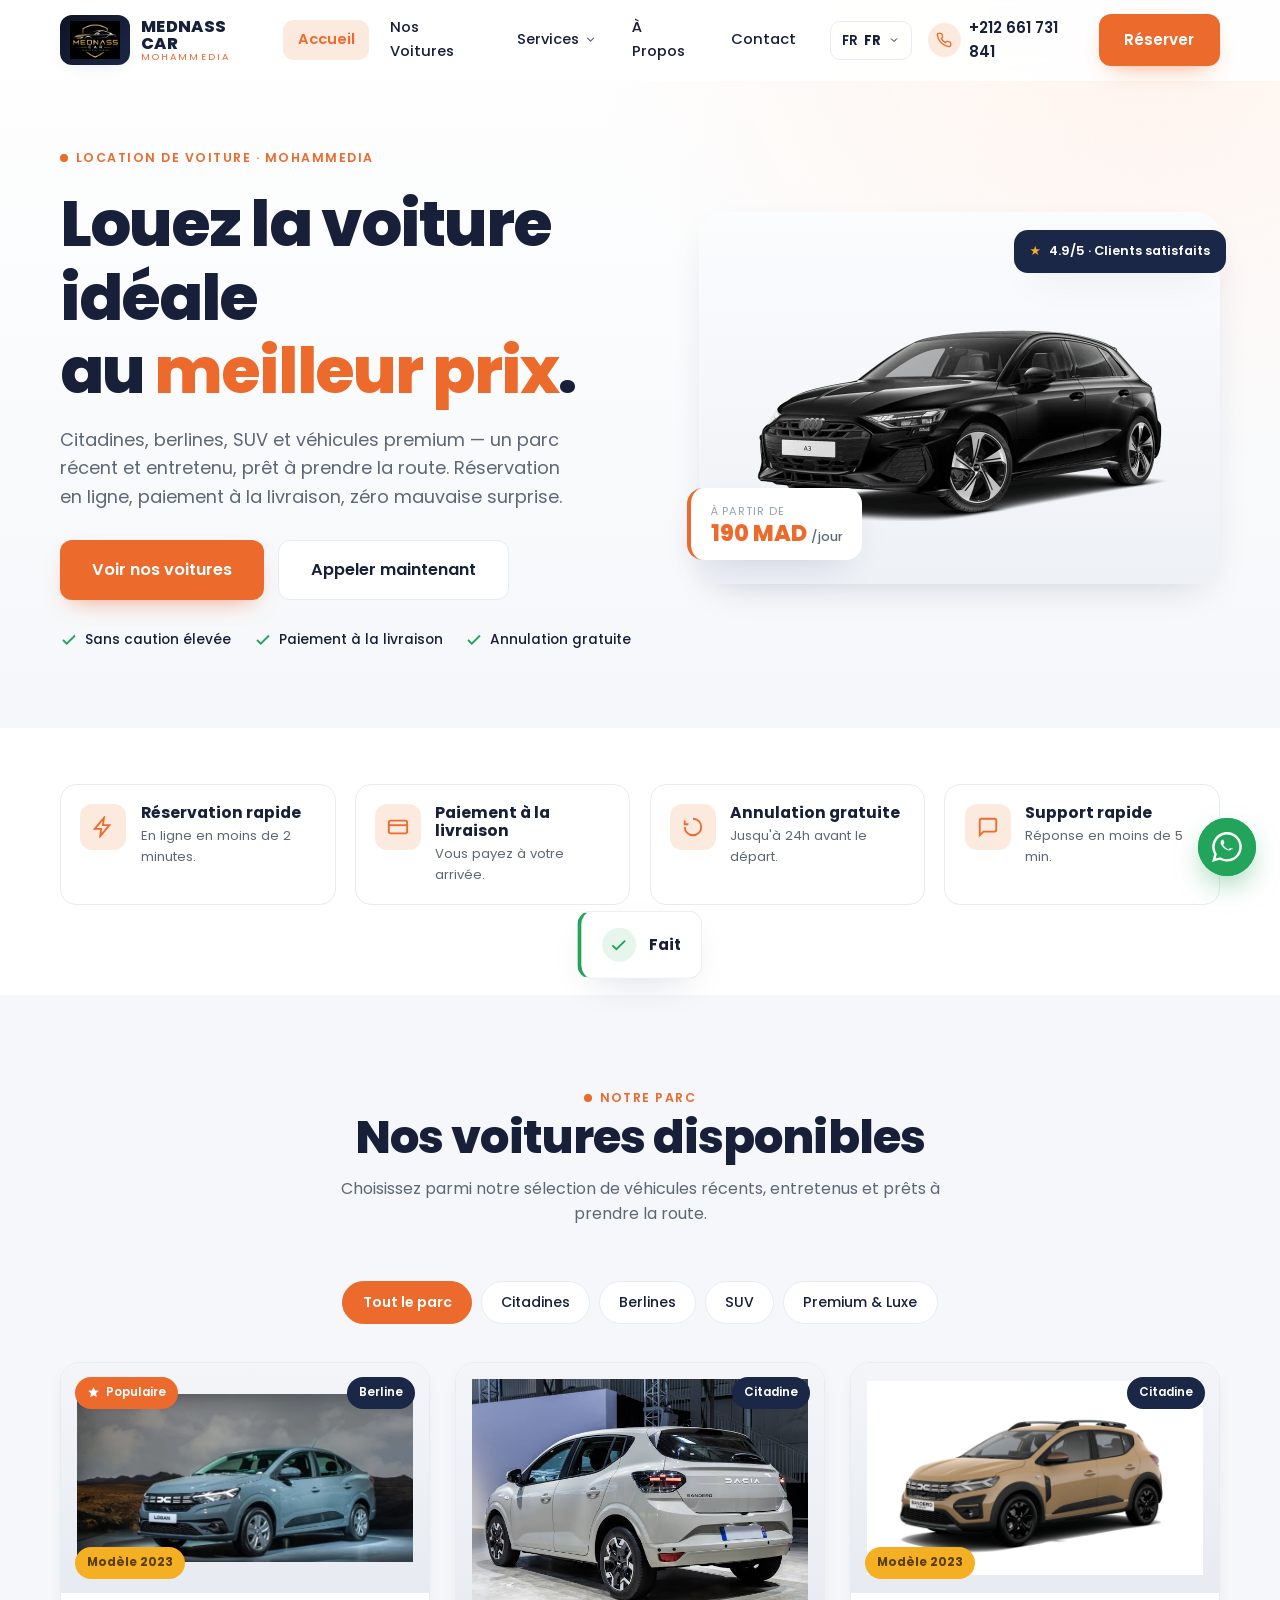
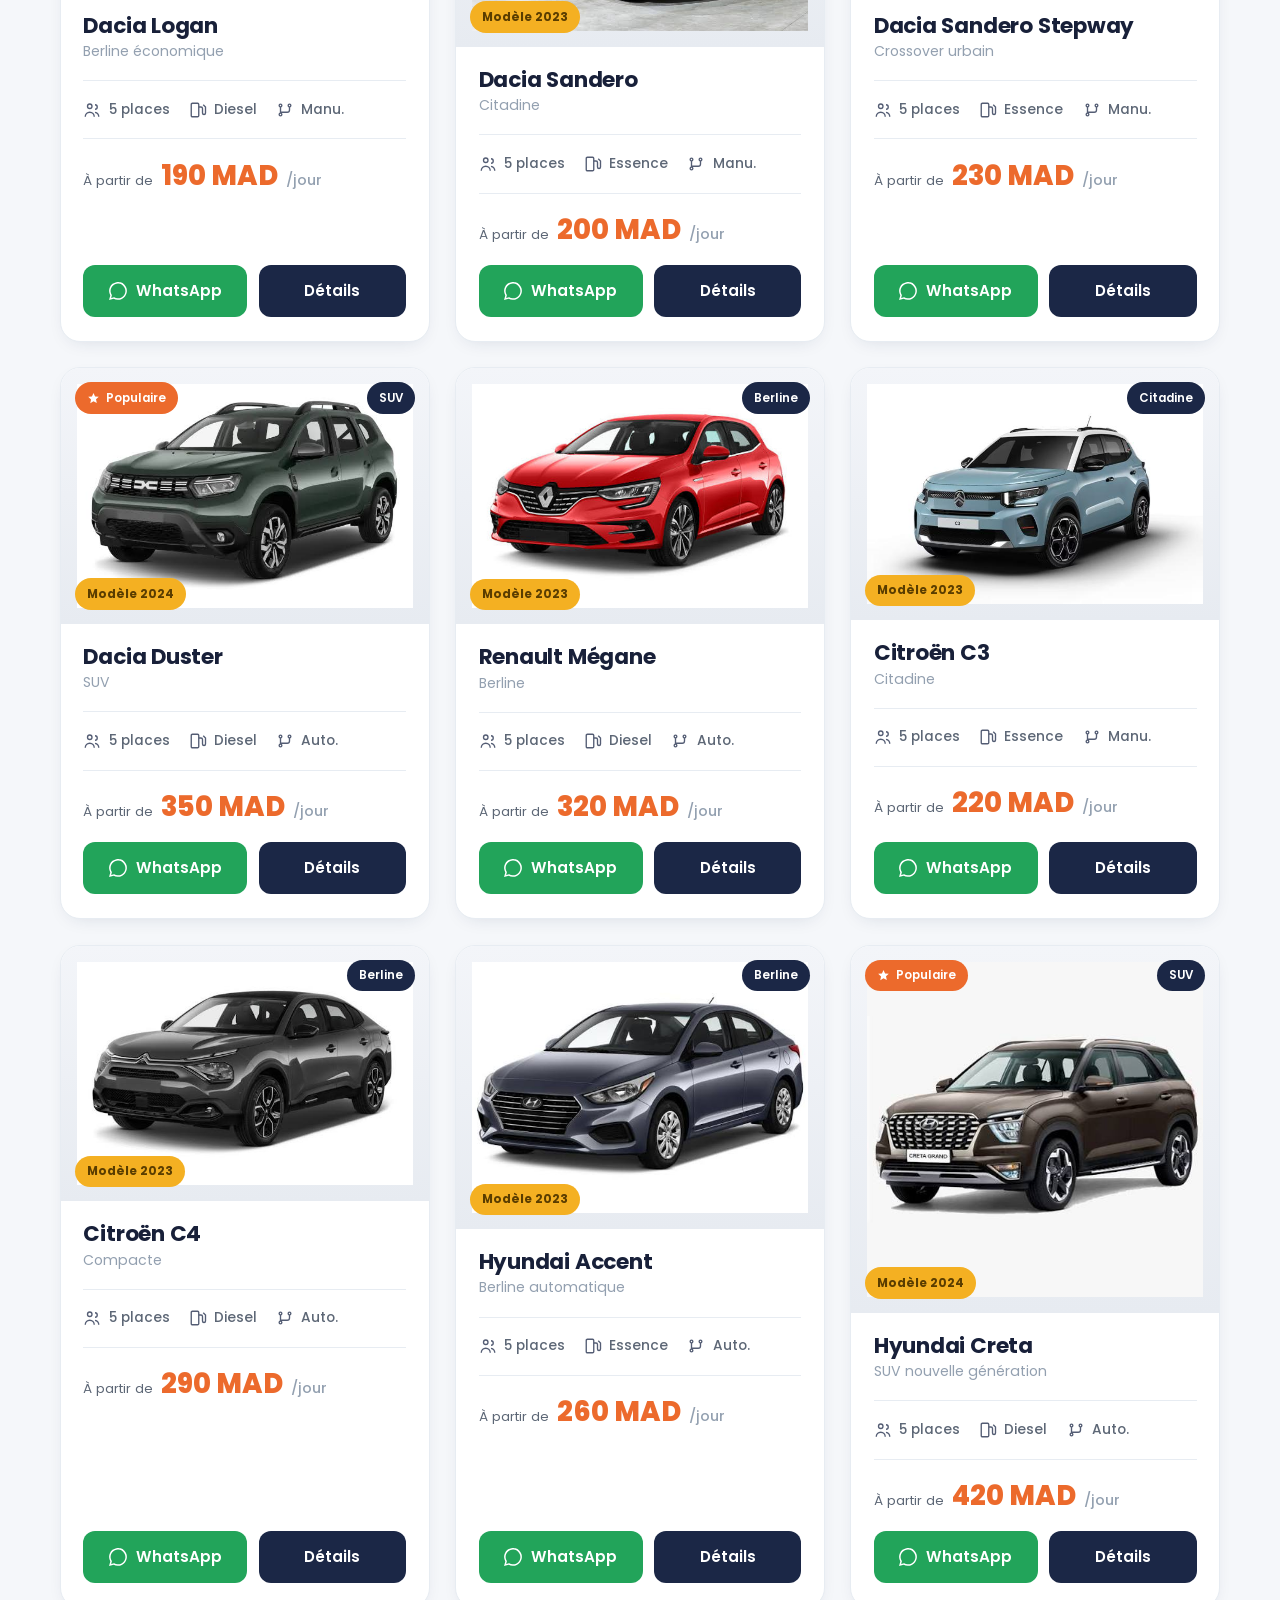
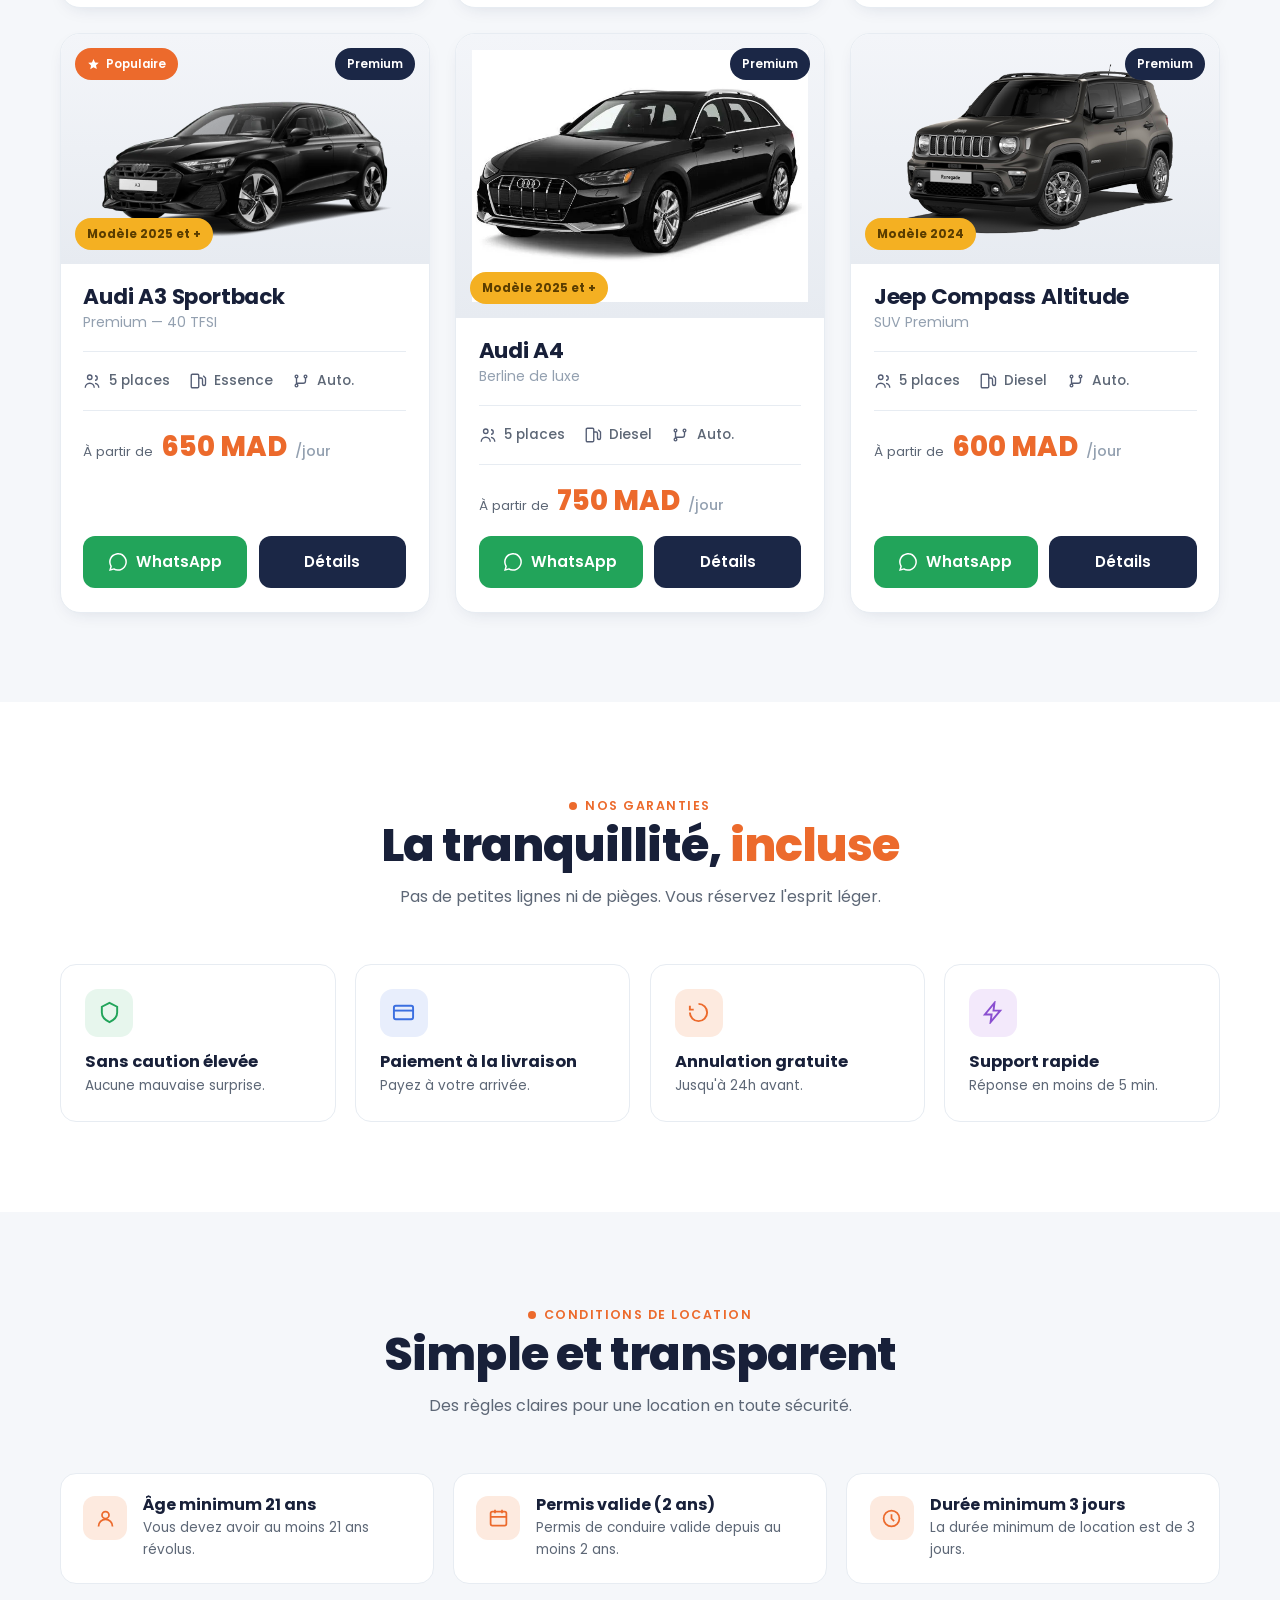
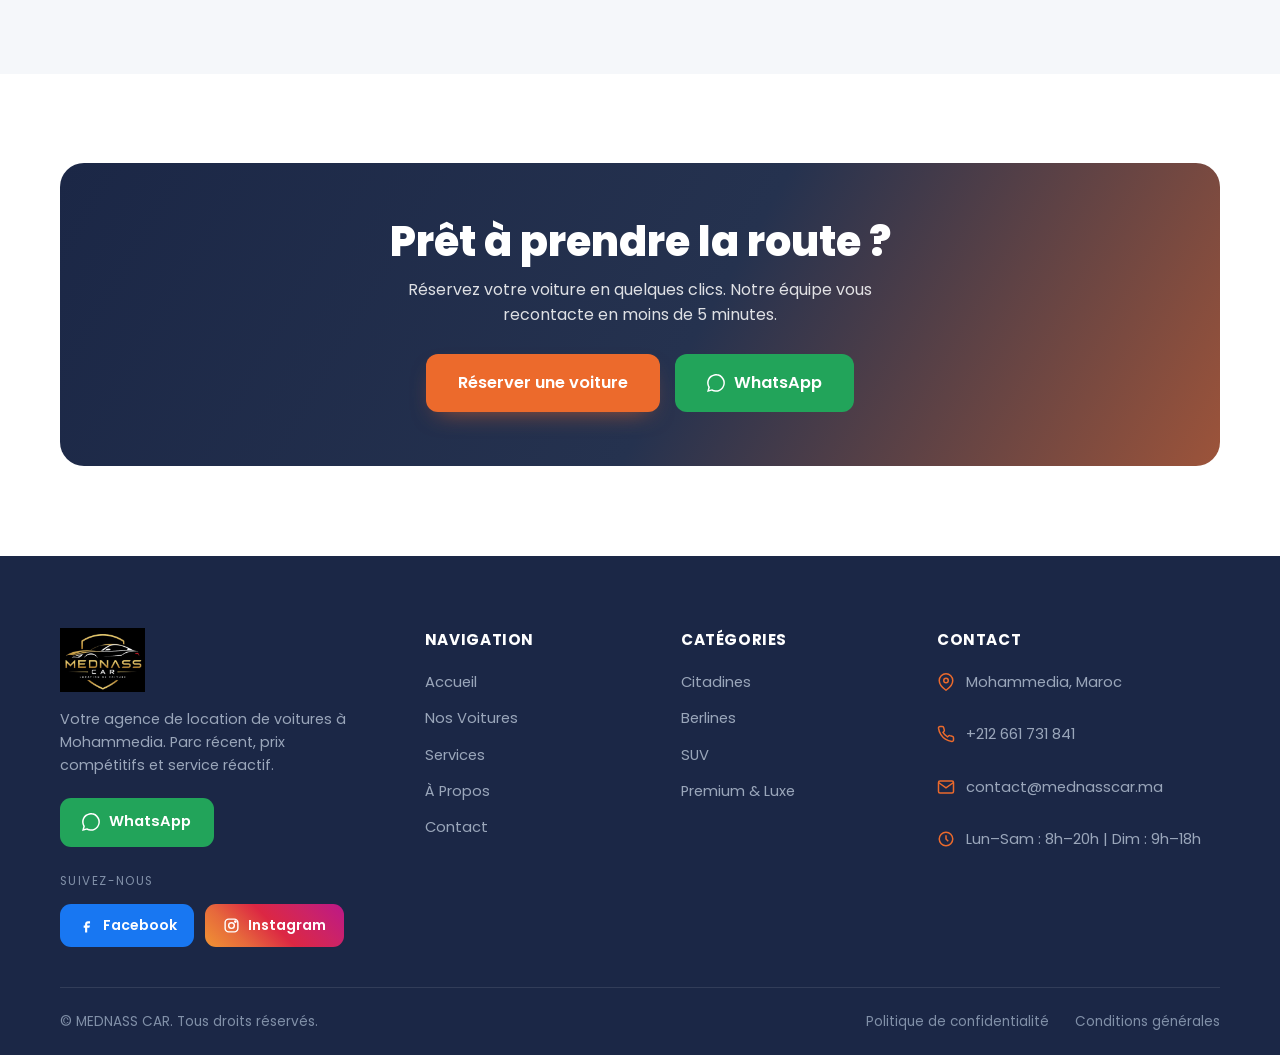
==== index.html @ d64ea8f4 "Mednass Car  Mohammedia first commit" ====
<!DOCTYPE html>
<html lang="fr">
<head>
<meta charset="UTF-8" />
<meta name="viewport" content="width=device-width, initial-scale=1.0" />
<title>MEDNASS CAR — Location de voiture à Mohammedia</title>
<meta name="description" content="MEDNASS CAR — Location de voitures à Mohammedia. Citadines, berlines, SUV et voitures premium. Paiement à la livraison, sans caution élevée, annulation gratuite." />
<link rel="icon" href="images/logo.png" />
<script>document.documentElement.className += ' js';
  window.addEventListener('load',function(){setTimeout(function(){document.querySelectorAll('.reveal:not(.in)').forEach(function(e){e.classList.add('in')})},1600)});</script>
<link rel="stylesheet" href="css/style.css" />
</head>
<body>

<!-- ===================== HEADER ===================== -->
<header id="header">
  <div class="wrap nav">
    <a href="index.html" class="brand">
      <span class="logo-chip"><img src="images/logo.png" alt="Mednass Car" /></span>
      <span class="bt"><b>MEDNASS CAR</b><span>Mohammedia</span></span>
    </a>
    <nav class="nav-links" id="navlinks">
      <a href="index.html" class="active">Accueil</a>
      <a href="#voitures">Nos Voitures</a>
      <a href="#garanties">Services <svg viewBox="0 0 24 24" fill="none" stroke="currentColor" stroke-width="2"><path d="M6 9l6 6 6-6"/></svg></a>
      <a href="#apropos">À Propos</a>
      <a href="#contact">Contact</a>
    </nav>
    <div class="nav-right">
      <span class="lang">FR <b>FR</b> <svg viewBox="0 0 24 24" fill="none" stroke="currentColor" stroke-width="2"><path d="M6 9l6 6 6-6"/></svg></span>
      <a href="tel:+212661731841" class="navphone"><span class="pi"><svg viewBox="0 0 24 24" fill="none" stroke="currentColor" stroke-width="2"><path d="M22 16.9v3a2 2 0 0 1-2.2 2 19.8 19.8 0 0 1-8.6-3.1 19.5 19.5 0 0 1-6-6A19.8 19.8 0 0 1 2 4.2 2 2 0 0 1 4 2h3a2 2 0 0 1 2 1.7c.1 1 .4 1.9.7 2.8a2 2 0 0 1-.5 2.1L8 9.9a16 16 0 0 0 6 6l1.3-1.3a2 2 0 0 1 2.1-.4c.9.3 1.8.6 2.8.7A2 2 0 0 1 22 16.9z"/></svg></span>+212 661 731 841</a>
      <a href="#voitures" class="btn btn-orange">Réserver</a>
      <button class="burger" id="burger" aria-label="Menu"><span></span><span></span><span></span></button>
    </div>
  </div>
</header>

<!-- ===================== HERO ===================== -->
<section class="hero">
  <div class="wrap hero-grid">
    <div class="reveal">
      <span class="eyebrow">Location de voiture · Mohammedia</span>
      <h1>Louez la voiture idéale<br>au <span class="txt-orange">meilleur prix</span>.</h1>
      <p class="lead">Citadines, berlines, SUV et véhicules premium — un parc récent et entretenu, prêt à prendre la route. Réservation en ligne, paiement à la livraison, zéro mauvaise surprise.</p>
      <div class="hero-cta">
        <a href="#voitures" class="btn btn-orange btn-lg">Voir nos voitures</a>
        <a href="tel:+212661731841" class="btn btn-outline btn-lg">Appeler maintenant</a>
      </div>
      <div class="hero-trust">
        <span><svg viewBox="0 0 24 24" fill="none" stroke="currentColor" stroke-width="2.4"><path d="M20 6L9 17l-5-5"/></svg> Sans caution élevée</span>
        <span><svg viewBox="0 0 24 24" fill="none" stroke="currentColor" stroke-width="2.4"><path d="M20 6L9 17l-5-5"/></svg> Paiement à la livraison</span>
        <span><svg viewBox="0 0 24 24" fill="none" stroke="currentColor" stroke-width="2.4"><path d="M20 6L9 17l-5-5"/></svg> Annulation gratuite</span>
      </div>
    </div>
    <div class="hero-media reveal">
      <div class="hero-card">
        <img src="images/Audi A3 Sportback 40 TFSI.webp" alt="Voiture premium MEDNASS CAR" />
      </div>
      <div class="hero-price">
        <small>À partir de</small>
        <b>190 MAD <span>/jour</span></b>
      </div>
      <div class="hero-badge"><span class="star">★</span> 4.9/5 · Clients satisfaits</div>
    </div>
  </div>
</section>

<!-- ===================== FEATURE STRIP ===================== -->
<section class="section" style="padding-top:0">
  <div class="wrap">
    <div class="feat-strip">
      <div class="feat reveal">
        <span class="fi"><svg viewBox="0 0 24 24" fill="none" stroke="currentColor" stroke-width="2"><path d="M13 2L3 14h7l-1 8 10-12h-7z"/></svg></span>
        <div><h4>Réservation rapide</h4><p>En ligne en moins de 2 minutes.</p></div>
      </div>
      <div class="feat reveal">
        <span class="fi"><svg viewBox="0 0 24 24" fill="none" stroke="currentColor" stroke-width="2"><rect x="2" y="5" width="20" height="14" rx="2"/><path d="M2 10h20"/></svg></span>
        <div><h4>Paiement à la livraison</h4><p>Vous payez à votre arrivée.</p></div>
      </div>
      <div class="feat reveal">
        <span class="fi"><svg viewBox="0 0 24 24" fill="none" stroke="currentColor" stroke-width="2"><path d="M3 12a9 9 0 1 0 9-9"/><path d="M3 5v4h4"/></svg></span>
        <div><h4>Annulation gratuite</h4><p>Jusqu'à 24h avant le départ.</p></div>
      </div>
      <div class="feat reveal">
        <span class="fi"><svg viewBox="0 0 24 24" fill="none" stroke="currentColor" stroke-width="2"><path d="M21 15a2 2 0 0 1-2 2H7l-4 4V5a2 2 0 0 1 2-2h14a2 2 0 0 1 2 2z"/></svg></span>
        <div><h4>Support rapide</h4><p>Réponse en moins de 5 min.</p></div>
      </div>
    </div>
  </div>
</section>

<!-- ===================== FLEET ===================== -->
<section class="section soft" id="voitures">
  <div class="wrap">
    <div class="sec-head reveal">
      <span class="eyebrow" style="justify-content:center">Notre parc</span>
      <h2>Nos voitures disponibles</h2>
      <p>Choisissez parmi notre sélection de véhicules récents, entretenus et prêts à prendre la route.</p>
    </div>
    <div class="filters reveal" id="filters">
      <button class="chip active" data-f="all">Tout le parc</button>
      <button class="chip" data-f="citadine">Citadines</button>
      <button class="chip" data-f="berline">Berlines</button>
      <button class="chip" data-f="suv">SUV</button>
      <button class="chip" data-f="luxe">Premium &amp; Luxe</button>
    </div>
    <div class="grid" id="fleet"><!-- injecté par JS --></div>
  </div>
</section>

<!-- ===================== GARANTIES ===================== -->
<section class="section" id="garanties">
  <div class="wrap">
    <div class="sec-head reveal">
      <span class="eyebrow" style="justify-content:center">Nos garanties</span>
      <h2>La tranquillité, <span class="txt-orange">incluse</span></h2>
      <p>Pas de petites lignes ni de pièges. Vous réservez l'esprit léger.</p>
    </div>
    <div class="gcards">
      <div class="gcard reveal">
        <span class="gi g1"><svg viewBox="0 0 24 24" fill="none" stroke="currentColor" stroke-width="2"><path d="M12 2l8 4v6c0 5-3.5 8-8 10-4.5-2-8-5-8-10V6z"/></svg></span>
        <h4>Sans caution élevée</h4><p>Aucune mauvaise surprise.</p>
      </div>
      <div class="gcard reveal">
        <span class="gi g2"><svg viewBox="0 0 24 24" fill="none" stroke="currentColor" stroke-width="2"><rect x="2" y="5" width="20" height="14" rx="2"/><path d="M2 10h20"/></svg></span>
        <h4>Paiement à la livraison</h4><p>Payez à votre arrivée.</p>
      </div>
      <div class="gcard reveal">
        <span class="gi g3"><svg viewBox="0 0 24 24" fill="none" stroke="currentColor" stroke-width="2"><path d="M3 12a9 9 0 1 0 9-9"/><path d="M3 5v4h4"/></svg></span>
        <h4>Annulation gratuite</h4><p>Jusqu'à 24h avant.</p>
      </div>
      <div class="gcard reveal">
        <span class="gi g4"><svg viewBox="0 0 24 24" fill="none" stroke="currentColor" stroke-width="2"><path d="M13 2L3 14h7l-1 8 10-12h-7z"/></svg></span>
        <h4>Support rapide</h4><p>Réponse en moins de 5 min.</p>
      </div>
    </div>
  </div>
</section>

<!-- ===================== CONDITIONS ===================== -->
<section class="section soft" id="apropos">
  <div class="wrap">
    <div class="sec-head reveal">
      <span class="eyebrow" style="justify-content:center">Conditions de location</span>
      <h2>Simple et transparent</h2>
      <p>Des règles claires pour une location en toute sécurité.</p>
    </div>
    <div class="cond-list">
      <div class="cond reveal">
        <span class="ci"><svg viewBox="0 0 24 24" fill="none" stroke="currentColor" stroke-width="2"><circle cx="12" cy="8" r="4"/><path d="M4 21a8 8 0 0 1 16 0"/></svg></span>
        <div><h4>Âge minimum 21 ans</h4><p>Vous devez avoir au moins 21 ans révolus.</p></div>
      </div>
      <div class="cond reveal">
        <span class="ci"><svg viewBox="0 0 24 24" fill="none" stroke="currentColor" stroke-width="2"><rect x="3" y="4" width="18" height="16" rx="2"/><path d="M3 10h18M8 2v4M16 2v4"/></svg></span>
        <div><h4>Permis valide (2 ans)</h4><p>Permis de conduire valide depuis au moins 2 ans.</p></div>
      </div>
      <div class="cond reveal">
        <span class="ci"><svg viewBox="0 0 24 24" fill="none" stroke="currentColor" stroke-width="2"><circle cx="12" cy="12" r="9"/><path d="M12 7v5l3 3"/></svg></span>
        <div><h4>Durée minimum 3 jours</h4><p>La durée minimum de location est de 3 jours.</p></div>
      </div>
    </div>
  </div>
</section>

<!-- ===================== CTA BAND ===================== -->
<section class="section" id="contact">
  <div class="wrap">
    <div class="cta-band reveal">
      <h2>Prêt à prendre la route ?</h2>
      <p>Réservez votre voiture en quelques clics. Notre équipe vous recontacte en moins de 5 minutes.</p>
      <div class="btn-row">
        <a href="#voitures" class="btn btn-orange btn-lg">Réserver une voiture</a>
        <a id="ctaWa" href="#" target="_blank" rel="noopener" class="btn btn-green btn-lg">
          <svg viewBox="0 0 24 24" fill="currentColor"><path d="M.06 24l1.69-6.16a11.86 11.86 0 1 1 4.43 4.34L.06 24zM6.6 20.2l.37.22a9.86 9.86 0 1 0-3.34-3.26l.24.38-1 3.65 3.73-.99z"/></svg>
          WhatsApp
        </a>
      </div>
    </div>
  </div>
</section>

<!-- ===================== FOOTER ===================== -->
<footer>
  <div class="wrap">
    <div class="foot-main">
      <div class="foot-brand">
        <img src="images/logo.png" alt="Mednass Car" />
        <p>Votre agence de location de voitures à Mohammedia. Parc récent, prix compétitifs et service réactif.</p>
        <a id="footWa" href="#" target="_blank" rel="noopener" class="foot-wa">
          <svg viewBox="0 0 24 24" fill="currentColor"><path d="M.06 24l1.69-6.16a11.86 11.86 0 1 1 4.43 4.34L.06 24zM6.6 20.2l.37.22a9.86 9.86 0 1 0-3.34-3.26l.24.38-1 3.65 3.73-.99z"/></svg>
          WhatsApp
        </a>
        <div class="foot-social-label">Suivez-nous</div>
        <div class="foot-socials">
          <a href="#" class="fsoc fb"><svg viewBox="0 0 24 24" fill="currentColor"><path d="M14 9h3V6h-3c-2.2 0-4 1.8-4 4v2H8v3h2v7h3v-7h3l1-3h-4v-2c0-.6.4-1 1-1z"/></svg> Facebook</a>
          <a href="#" class="fsoc ig"><svg viewBox="0 0 24 24" fill="none" stroke="currentColor" stroke-width="2"><rect x="3" y="3" width="18" height="18" rx="5"/><circle cx="12" cy="12" r="4"/><circle cx="17.5" cy="6.5" r="1" fill="currentColor"/></svg> Instagram</a>
        </div>
      </div>
      <div class="foot-col">
        <h5>Navigation</h5>
        <a href="index.html">Accueil</a>
        <a href="#voitures">Nos Voitures</a>
        <a href="#garanties">Services</a>
        <a href="#apropos">À Propos</a>
        <a href="#contact">Contact</a>
      </div>
      <div class="foot-col">
        <h5>Catégories</h5>
        <a href="#voitures">Citadines</a>
        <a href="#voitures">Berlines</a>
        <a href="#voitures">SUV</a>
        <a href="#voitures">Premium &amp; Luxe</a>
      </div>
      <div class="foot-col">
        <h5>Contact</h5>
        <ul class="foot-contact">
          <li><svg viewBox="0 0 24 24" fill="none" stroke="currentColor" stroke-width="2"><path d="M21 10c0 7-9 13-9 13s-9-6-9-13a9 9 0 0 1 18 0z"/><circle cx="12" cy="10" r="3"/></svg> <a href="https://maps.app.goo.gl/XJT6pZZTTBKeiHqv8" target="_blank" rel="noopener">Mohammedia, Maroc</a></li>
          <li><svg viewBox="0 0 24 24" fill="none" stroke="currentColor" stroke-width="2"><path d="M22 16.9v3a2 2 0 0 1-2.2 2 19.8 19.8 0 0 1-8.6-3.1 19.5 19.5 0 0 1-6-6A19.8 19.8 0 0 1 2 4.2 2 2 0 0 1 4 2h3a2 2 0 0 1 2 1.7c.1 1 .4 1.9.7 2.8a2 2 0 0 1-.5 2.1L8 9.9a16 16 0 0 0 6 6l1.3-1.3a2 2 0 0 1 2.1-.4c.9.3 1.8.6 2.8.7A2 2 0 0 1 22 16.9z"/></svg> <a href="tel:+212661731841">+212 661 731 841</a></li>
          <li><svg viewBox="0 0 24 24" fill="none" stroke="currentColor" stroke-width="2"><rect x="2" y="4" width="20" height="16" rx="2"/><path d="M22 6l-10 7L2 6"/></svg> <a href="mailto:contact@mednasscar.ma">contact@mednasscar.ma</a></li>
          <li><svg viewBox="0 0 24 24" fill="none" stroke="currentColor" stroke-width="2"><circle cx="12" cy="12" r="9"/><path d="M12 7v5l3 3"/></svg> Lun–Sam : 8h–20h | Dim : 9h–18h</li>
        </ul>
      </div>
    </div>
    <div class="foot-bottom">
      <small>© <span id="year"></span> MEDNASS CAR. Tous droits réservés.</small>
      <div class="fb-links">
        <a href="#">Politique de confidentialité</a>
        <a href="#">Conditions générales</a>
      </div>
    </div>
  </div>
</footer>

<!-- floating whatsapp -->
<a id="waFloat" class="wa-float" href="#" target="_blank" rel="noopener" aria-label="WhatsApp">
  <svg viewBox="0 0 24 24" fill="currentColor"><path d="M.06 24l1.69-6.16a11.86 11.86 0 1 1 4.43 4.34L.06 24zM6.6 20.2l.37.22a9.86 9.86 0 1 0-3.34-3.26l.24.38-1 3.65 3.73-.99zM17.4 14.3c-.15-.25-.55-.4-1.15-.7s-1.35-.65-1.55-.72c-.2-.07-.35-.1-.5.1s-.57.72-.7.87c-.13.15-.26.17-.48.06a8 8 0 0 1-2.35-1.45 8.8 8.8 0 0 1-1.63-2.02c-.17-.3 0-.46.13-.6.13-.13.28-.34.42-.51.14-.17.18-.3.28-.5.1-.2.05-.37-.02-.52-.07-.15-.5-1.2-.68-1.65-.18-.43-.36-.37-.5-.37h-.42c-.15 0-.4.06-.6.3-.2.25-.78.76-.78 1.85 0 1.1.8 2.15.92 2.3.12.15 1.57 2.4 3.8 3.36.53.23.95.37 1.27.47.53.17 1.02.15 1.4.09.43-.06 1.32-.54 1.5-1.06.19-.52.19-.97.13-1.07z"/></svg>
</a>

<!-- toast -->
<div class="toast" id="toast">
  <span class="tic"><svg viewBox="0 0 24 24" fill="none" stroke="currentColor" stroke-width="2.4"><path d="M20 6L9 17l-5-5"/></svg></span>
  <div><b id="toastTitle">Fait</b><p id="toastMsg"></p></div>
</div>

<script src="js/data.js"></script>
<script src="js/main.js"></script>
</body>
</html>
---- css/style.css ----
/* ============================================================
   MEDNASS CAR — Mohammedia
   Thème clair · Orange & Bleu marine · style "Lux"
   ============================================================ */

@import url('https://fonts.googleapis.com/css2?family=Poppins:wght@400;500;600;700;800&display=swap');

:root{
  --orange:      #ec6a2c;
  --orange-d:    #d65a20;
  --orange-soft: #fdeadf;
  --navy:        #1b2746;
  --navy-2:      #25324f;
  --ink:         #182039;   /* titres */
  --text:        #5d6776;   /* corps */
  --muted:       #93a0b0;
  --bg:          #ffffff;
  --bg-soft:     #f5f7fa;
  --line:        #e7ecf2;
  --green:       #22a45a;
  --green-d:     #1c8f4d;
  --gold:        #f4b022;
  --shadow:      0 14px 40px -18px rgba(24,40,80,.22);
  --shadow-sm:   0 6px 20px -10px rgba(24,40,80,.18);
  --radius:      18px;
  --maxw:        1240px;
  --ease:        cubic-bezier(.2,.7,.2,1);
}

*{box-sizing:border-box;margin:0;padding:0}
html{scroll-behavior:smooth;-webkit-text-size-adjust:100%}
body{
  background:var(--bg);color:var(--text);
  font-family:'Poppins',system-ui,sans-serif;font-size:16px;line-height:1.6;
  overflow-x:hidden;-webkit-font-smoothing:antialiased;
}
body.no-scroll{overflow:hidden}
a{color:inherit;text-decoration:none}
img{display:block;max-width:100%}
ul{list-style:none}
button{font-family:inherit;cursor:pointer;border:none;background:none;color:inherit}
::selection{background:var(--orange);color:#fff}
h1,h2,h3,h4{color:var(--ink);line-height:1.15;font-weight:700}

.wrap{max-width:var(--maxw);margin:0 auto;padding:0 clamp(18px,4vw,40px)}
.section{padding:clamp(3.5rem,7vw,6rem) 0}
.section.soft{background:var(--bg-soft)}

/* buttons */
.btn{display:inline-flex;align-items:center;justify-content:center;gap:.55rem;font-weight:600;font-size:.95rem;
  padding:.85rem 1.6rem;border-radius:12px;transition:transform .2s var(--ease),box-shadow .25s,background .25s,filter .2s;white-space:nowrap}
.btn svg{width:18px;height:18px}
.btn-orange{background:var(--orange);color:#fff;box-shadow:0 10px 24px -12px rgba(236,106,44,.7)}
.btn-orange:hover{background:var(--orange-d);transform:translateY(-2px)}
.btn-navy{background:var(--navy);color:#fff}
.btn-navy:hover{background:var(--navy-2);transform:translateY(-2px)}
.btn-green{background:var(--green);color:#fff}
.btn-green:hover{background:var(--green-d);transform:translateY(-2px)}
.btn-outline{border:1.5px solid var(--line);color:var(--ink);background:#fff}
.btn-outline:hover{border-color:var(--orange);color:var(--orange)}
.btn-lg{padding:1rem 2rem;font-size:1.02rem}
.btn-block{width:100%}

.eyebrow{display:inline-flex;align-items:center;gap:.5rem;font-size:.78rem;font-weight:600;letter-spacing:.12em;
  text-transform:uppercase;color:var(--orange)}
.eyebrow::before{content:"";width:8px;height:8px;border-radius:50%;background:var(--orange)}

.sec-head{text-align:center;max-width:640px;margin:0 auto clamp(2.2rem,5vw,3.4rem)}
.sec-head h2{font-size:clamp(1.9rem,4.5vw,2.9rem);font-weight:800;letter-spacing:-.02em}
.sec-head p{margin-top:.8rem;color:var(--text)}
.txt-orange{color:var(--orange)}

/* ============================================================
   HEADER
   ============================================================ */
header{position:fixed;top:0;left:0;right:0;z-index:200;background:rgba(255,255,255,.9);
  backdrop-filter:blur(12px);border-bottom:1px solid transparent;transition:box-shadow .3s,border-color .3s}
header.scrolled{box-shadow:0 6px 24px -16px rgba(24,40,80,.4);border-bottom:1px solid var(--line)}
.nav{display:flex;align-items:center;justify-content:space-between;gap:1.2rem;height:80px}
.brand{display:flex;align-items:center;gap:.7rem}
.brand .logo-chip{background:linear-gradient(135deg,#0e1424,#1b2746);border-radius:12px;padding:6px 10px;
  display:grid;place-items:center;box-shadow:var(--shadow-sm)}
.brand .logo-chip img{height:38px;width:auto}
.brand .bt{display:flex;flex-direction:column;line-height:1.05}
.brand .bt b{font-weight:800;font-size:1.02rem;color:var(--ink);letter-spacing:.02em}
.brand .bt span{font-size:.6rem;letter-spacing:.22em;text-transform:uppercase;color:var(--orange)}
.nav-links{display:flex;align-items:center;gap:.4rem}
.nav-links a{font-size:.92rem;font-weight:500;color:var(--ink);padding:.5rem .9rem;border-radius:10px;transition:.2s;display:flex;align-items:center;gap:.3rem}
.nav-links a:hover{color:var(--orange);background:var(--orange-soft)}
.nav-links a.active{color:var(--orange);background:var(--orange-soft);font-weight:600}
.nav-links a svg{width:13px;height:13px;opacity:.7}
.nav-right{display:flex;align-items:center;gap:1rem}
.lang{display:flex;align-items:center;gap:.4rem;border:1.5px solid var(--line);border-radius:10px;padding:.5rem .7rem;font-size:.82rem;font-weight:600;color:var(--ink)}
.lang svg{width:12px;height:12px}
.navphone{display:flex;align-items:center;gap:.5rem;font-weight:600;color:var(--ink);font-size:.95rem}
.navphone .pi{width:34px;height:34px;border-radius:50%;display:grid;place-items:center;background:var(--orange-soft);color:var(--orange)}
.navphone .pi svg{width:16px;height:16px}
.burger{display:none;flex-direction:column;gap:5px;padding:8px}
.burger span{width:25px;height:2px;background:var(--ink);border-radius:2px;transition:.3s}

/* ============================================================
   HERO
   ============================================================ */
.hero{padding:calc(80px + clamp(2.5rem,5vw,4rem)) 0 clamp(3rem,6vw,5rem);
  background:radial-gradient(80% 120% at 90% 0%,#fff3ec 0%,rgba(255,243,236,0) 55%),linear-gradient(180deg,#fff,#f5f7fa)}
.hero-grid{display:grid;grid-template-columns:1.05fr .95fr;gap:clamp(2rem,5vw,4rem);align-items:center}
.hero h1{font-size:clamp(2.3rem,5.4vw,4rem);font-weight:800;letter-spacing:-.03em;margin:1.1rem 0}
.hero p.lead{font-size:clamp(1rem,1.4vw,1.15rem);color:var(--text);max-width:46ch}
.hero-cta{display:flex;gap:.9rem;flex-wrap:wrap;margin-top:1.8rem}
.hero-trust{display:flex;gap:1.4rem;flex-wrap:wrap;margin-top:1.8rem}
.hero-trust span{display:flex;align-items:center;gap:.45rem;font-size:.86rem;font-weight:500;color:var(--ink)}
.hero-trust svg{width:18px;height:18px;color:var(--green)}
.hero-media{position:relative}
.hero-card{background:#fff;border-radius:24px;box-shadow:var(--shadow);padding:1.4rem;position:relative;
  background:linear-gradient(180deg,#fbfcfe,#eef1f6)}
.hero-card img{width:100%;border-radius:16px;object-fit:contain;aspect-ratio:16/11}
.hero-price{position:absolute;left:-12px;bottom:24px;background:#fff;border-radius:16px;box-shadow:var(--shadow);
  padding:.9rem 1.2rem;display:flex;flex-direction:column;border-left:4px solid var(--orange)}
.hero-price small{font-size:.7rem;color:var(--muted);text-transform:uppercase;letter-spacing:.08em}
.hero-price b{font-size:1.4rem;color:var(--orange);font-weight:800;line-height:1.1}
.hero-price b span{font-size:.8rem;color:var(--text);font-weight:500}
.hero-badge{position:absolute;right:-6px;top:18px;background:var(--navy);color:#fff;border-radius:14px;padding:.7rem 1rem;
  box-shadow:var(--shadow);font-size:.8rem;font-weight:600;display:flex;align-items:center;gap:.5rem}
.hero-badge .star{color:var(--gold)}

/* ============================================================
   FEATURE STRIP
   ============================================================ */
.feat-strip{display:grid;grid-template-columns:repeat(4,1fr);gap:1.2rem;margin-top:clamp(2rem,5vw,3.5rem)}
.feat{display:flex;gap:.9rem;align-items:flex-start;background:#fff;border:1px solid var(--line);border-radius:16px;padding:1.2rem}
.feat .fi{width:46px;height:46px;border-radius:12px;display:grid;place-items:center;background:var(--orange-soft);color:var(--orange);flex:none}
.feat .fi svg{width:22px;height:22px}
.feat h4{font-size:.98rem;font-weight:700}
.feat p{font-size:.82rem;color:var(--text);margin-top:.15rem}

/* ============================================================
   FILTERS + FLEET
   ============================================================ */
.filters{display:flex;gap:.55rem;flex-wrap:wrap;justify-content:center;margin-bottom:2.4rem}
.chip{padding:.6rem 1.2rem;border-radius:100px;border:1.5px solid var(--line);background:#fff;font-size:.88rem;font-weight:500;color:var(--ink);transition:.2s}
.chip:hover{border-color:var(--orange);color:var(--orange)}
.chip.active{background:var(--orange);border-color:var(--orange);color:#fff;font-weight:600}

.grid{display:grid;grid-template-columns:repeat(3,1fr);gap:1.6rem}
.vcard{background:#fff;border:1px solid var(--line);border-radius:20px;overflow:hidden;box-shadow:var(--shadow-sm);
  transition:transform .35s var(--ease),box-shadow .35s;display:flex;flex-direction:column}
.vcard:hover{transform:translateY(-6px);box-shadow:var(--shadow)}
.vcard-media{position:relative;aspect-ratio:16/10;background:linear-gradient(180deg,#f3f5f9,#e7ebf1);display:grid;place-items:center;padding:1rem}
.vcard-media img{width:100%;height:100%;object-fit:contain}
.badge{position:absolute;display:inline-flex;align-items:center;gap:.35rem;font-size:.74rem;font-weight:600;padding:.4rem .75rem;border-radius:100px}
.badge-pop{top:14px;left:14px;background:var(--orange);color:#fff}
.badge-cat{top:14px;right:14px;background:var(--navy);color:#fff}
.badge-model{left:14px;bottom:14px;background:var(--gold);color:#5a3d00;font-weight:700}
.badge svg{width:13px;height:13px}
.vcard-body{padding:1.3rem 1.4rem 1.5rem;display:flex;flex-direction:column;flex:1}
.vcard-body h3{font-size:1.35rem;font-weight:700;letter-spacing:-.01em}
.vcard-sub{color:var(--muted);font-size:.88rem;margin-top:.1rem}
.vcard-specs{display:flex;gap:1.2rem;flex-wrap:wrap;margin:1.1rem 0;padding:1.1rem 0;border-top:1px solid var(--line);border-bottom:1px solid var(--line)}
.vcard-specs span{display:flex;align-items:center;gap:.45rem;font-size:.86rem;color:var(--text);font-weight:500}
.vcard-specs svg{width:18px;height:18px;color:var(--navy);opacity:.75}
.vcard-price{display:flex;align-items:baseline;gap:.5rem;margin:.3rem 0 1.2rem}
.vcard-price .lbl{font-size:.82rem;color:var(--text)}
.vcard-price .val{font-size:1.7rem;font-weight:800;color:var(--orange);line-height:1}
.vcard-price .per{font-size:.9rem;color:var(--muted);font-weight:500}
.vcard-actions{display:grid;grid-template-columns:1fr 1fr;gap:.7rem;margin-top:auto}

/* ============================================================
   GUARANTEES + CONDITIONS (home + detail)
   ============================================================ */
.gcards{display:grid;grid-template-columns:repeat(4,1fr);gap:1.2rem}
.gcard{background:#fff;border:1px solid var(--line);border-radius:16px;padding:1.5rem}
.gcard .gi{width:48px;height:48px;border-radius:13px;display:grid;place-items:center;margin-bottom:1rem}
.gcard .gi svg{width:23px;height:23px}
.gcard h4{font-size:1.02rem;font-weight:700}
.gcard p{font-size:.85rem;color:var(--text);margin-top:.25rem}
.gi.g1{background:#e7f6ed;color:var(--green)}
.gi.g2{background:#e8eefc;color:#3b6fe0}
.gi.g3{background:#fdeadf;color:var(--orange)}
.gi.g4{background:#f3e9fb;color:#8a4fd0}

.cond-list{display:grid;grid-template-columns:repeat(3,1fr);gap:1.2rem}
.cond{display:flex;gap:1rem;align-items:flex-start;background:#fff;border:1px solid var(--line);border-radius:16px;padding:1.4rem}
.cond .ci{width:44px;height:44px;border-radius:12px;display:grid;place-items:center;background:var(--orange-soft);color:var(--orange);flex:none}
.cond .ci svg{width:21px;height:21px}
.cond h4{font-size:1rem;font-weight:700}
.cond p{font-size:.85rem;color:var(--text);margin-top:.15rem}

/* ============================================================
   CTA BAND
   ============================================================ */
.cta-band{background:linear-gradient(120deg,var(--navy) 0%,var(--navy-2) 55%,var(--orange) 130%);border-radius:24px;
  padding:clamp(2.2rem,5vw,3.4rem);text-align:center;color:#fff;position:relative;overflow:hidden}
.cta-band h2{color:#fff;font-size:clamp(1.7rem,4vw,2.6rem);font-weight:800}
.cta-band p{color:rgba(255,255,255,.85);margin:.7rem auto 1.6rem;max-width:50ch}
.cta-band .btn-row{display:flex;gap:.9rem;justify-content:center;flex-wrap:wrap}

/* ============================================================
   DETAIL PAGE
   ============================================================ */
.detail-wrap{padding-top:calc(80px + 1.5rem);padding-bottom:clamp(3rem,6vw,5rem);background:var(--bg-soft);min-height:100vh}
.back-link{display:inline-flex;align-items:center;gap:.5rem;color:var(--text);font-weight:500;font-size:.92rem;margin-bottom:1.4rem}
.back-link:hover{color:var(--orange)}
.back-link svg{width:18px;height:18px}
.detail-grid{display:grid;grid-template-columns:1.55fr 1fr;gap:1.8rem;align-items:start}
.panel{background:#fff;border:1px solid var(--line);border-radius:20px;padding:clamp(1.5rem,3vw,2.2rem);box-shadow:var(--shadow-sm);margin-bottom:1.6rem}
.d-breadcrumb{color:var(--muted);font-size:.85rem;font-weight:500}
.d-title{font-size:clamp(1.7rem,3.6vw,2.6rem);font-weight:800;letter-spacing:-.02em;margin:.4rem 0 .6rem}
.d-meta{color:var(--text);font-size:.95rem}
.d-stars{display:flex;align-items:center;gap:.5rem;margin:1rem 0}
.d-stars .stars{color:var(--gold);letter-spacing:2px;font-size:1.05rem}
.d-stars span{color:var(--muted);font-size:.88rem}
.d-price{display:flex;align-items:baseline;gap:.6rem;margin:.6rem 0 .3rem}
.d-price .lbl{font-size:1rem;color:var(--text)}
.d-price .val{font-size:clamp(2rem,5vw,2.8rem);font-weight:800;color:var(--orange);line-height:1}
.d-price .per{color:var(--muted);font-weight:500}
.d-subprice{color:var(--muted);font-size:.92rem}
.d-specs{display:grid;grid-template-columns:repeat(3,1fr);gap:1rem;margin-top:1.6rem}
.d-spec{background:var(--bg-soft);border:1px solid var(--line);border-radius:14px;padding:1.2rem;text-align:center}
.d-spec svg{width:24px;height:24px;color:var(--navy);margin-bottom:.5rem}
.d-spec .v{font-weight:600;color:var(--ink);font-size:.95rem}

.d-img-card{position:relative;background:linear-gradient(180deg,#f3f5f9,#e7ebf1);border-radius:20px;overflow:hidden;
  border:1px solid var(--line);margin-bottom:1.6rem;padding:1.5rem;min-height:280px;display:grid;place-items:center}
.d-img-card img{width:100%;max-height:360px;object-fit:contain}
.d-img-badges{position:absolute;top:16px;left:16px;display:flex;gap:.5rem;z-index:2}
.d-thumbs{display:flex;gap:.6rem;margin-top:1rem;flex-wrap:wrap;justify-content:center;width:100%}
.d-thumbs button{width:84px;height:58px;border-radius:10px;overflow:hidden;border:2px solid transparent;background:#fff;opacity:.6;transition:.2s;padding:4px}
.d-thumbs button img{width:100%;height:100%;object-fit:contain}
.d-thumbs button.active{opacity:1;border-color:var(--orange)}
.badge-ok{background:var(--green);color:#fff}

.panel h3.block-title{font-size:1.3rem;font-weight:700;display:flex;align-items:center;gap:.6rem;margin-bottom:1rem}
.panel h3.block-title svg{width:22px;height:22px;color:var(--orange)}
.equip{display:grid;grid-template-columns:1fr 1fr;gap:.8rem 1.5rem}
.equip li{display:flex;align-items:center;gap:.6rem;font-size:.95rem;color:var(--ink);font-weight:500}
.equip li svg{width:18px;height:18px;color:var(--green);flex:none}

/* reservation card (detail) */
.resa-card{position:sticky;top:100px;background:#fff;border:1px solid var(--line);border-radius:20px;overflow:hidden;box-shadow:var(--shadow)}
.resa-head{background:linear-gradient(110deg,var(--navy) 0%,var(--navy-2) 45%,var(--orange) 135%);color:#fff;padding:1.5rem 1.6rem}
.resa-head .rh-top{font-size:.82rem;opacity:.85;font-weight:500}
.resa-head .rh-name{font-size:1.4rem;font-weight:800;margin:.2rem 0 .5rem}
.resa-head .rh-price{font-size:1rem}
.resa-head .rh-price b{font-size:1.5rem;color:#ffd9c2;font-weight:800}
.resa-body{padding:1.5rem 1.6rem 1.7rem}
.form-label-sec{font-size:.74rem;font-weight:700;letter-spacing:.1em;color:var(--muted);text-transform:uppercase;margin:.2rem 0 1rem}
.form-label-sec:not(:first-child){margin-top:1.6rem;padding-top:1.4rem;border-top:1px solid var(--line)}
.frow{display:grid;grid-template-columns:1fr 1fr;gap:.9rem}
.field{margin-bottom:1rem}
.field.full{grid-column:1/-1}
.field label{display:block;font-size:.85rem;font-weight:500;color:var(--ink);margin-bottom:.4rem}
.field label .req{color:var(--orange)}
.input-wrap{position:relative;display:flex;align-items:center}
.input-wrap .lead-ic{position:absolute;left:.85rem;color:var(--muted);display:grid;place-items:center;pointer-events:none}
.input-wrap .lead-ic svg{width:17px;height:17px}
.field input,.field select,.field textarea{width:100%;background:var(--bg-soft);border:1.5px solid var(--line);border-radius:11px;
  padding:.8rem .9rem;font-family:inherit;font-size:.93rem;color:var(--ink);transition:border-color .2s,box-shadow .2s}
.input-wrap input,.input-wrap select{padding-left:2.5rem}
.field input::placeholder,.field textarea::placeholder{color:#aab3c0}
.field input:focus,.field select:focus,.field textarea:focus{outline:none;border-color:var(--orange);box-shadow:0 0 0 3px rgba(236,106,44,.12);background:#fff}
.field textarea{resize:vertical;min-height:84px}
.field select{appearance:none;background-image:url("data:image/svg+xml,%3Csvg xmlns='http://www.w3.org/2000/svg' width='12' height='8' fill='none' stroke='%2393a0b0' stroke-width='2'%3E%3Cpath d='M1 1l5 5 5-5'/%3E%3C/svg%3E");background-repeat:no-repeat;background-position:right .9rem center;padding-right:2.2rem}
.phone-pre{position:absolute;left:0;top:0;bottom:0;display:flex;align-items:center;gap:.4rem;padding:0 .7rem 0 2.4rem;color:var(--ink);font-weight:600;font-size:.9rem;pointer-events:none}
.phone-field input{padding-left:4rem}

.resa-summary{background:var(--bg-soft);border:1px solid var(--line);border-radius:14px;padding:1.1rem 1.2rem;margin:1.2rem 0}
.resa-summary .row{display:flex;justify-content:space-between;align-items:center;padding:.35rem 0;font-size:.92rem}
.resa-summary .row span:first-child{color:var(--text)}
.resa-summary .row span:last-child{font-weight:600;color:var(--ink)}
.resa-summary .row.total{border-top:1px dashed var(--line);margin-top:.4rem;padding-top:.7rem}
.resa-summary .row.total span:last-child{color:var(--orange);font-size:1.3rem;font-weight:800}

.detail-bottom-cta{display:grid;grid-template-columns:1fr 1fr;gap:1rem;margin-top:.4rem}

/* ============================================================
   FOOTER
   ============================================================ */
footer{background:var(--navy);color:#c4ccdb}
.foot-main{display:grid;grid-template-columns:1.5fr 1fr 1fr 1.3fr;gap:2.4rem;padding:clamp(3rem,6vw,4.5rem) 0 2.5rem}
.foot-brand img{height:64px;width:auto;margin-bottom:1rem}
.foot-brand p{font-size:.9rem;color:#9aa6ba;max-width:34ch;margin-bottom:1.3rem}
.foot-wa{display:inline-flex;align-items:center;gap:.55rem;background:var(--green);color:#fff;padding:.8rem 1.4rem;border-radius:11px;font-weight:600;font-size:.92rem}
.foot-wa:hover{background:var(--green-d)}
.foot-wa svg{width:18px;height:18px}
.foot-social-label{font-size:.74rem;letter-spacing:.12em;text-transform:uppercase;color:#8190a8;margin:1.6rem 0 .8rem}
.foot-socials{display:flex;gap:.7rem}
.fsoc{display:inline-flex;align-items:center;gap:.5rem;padding:.65rem 1.1rem;border-radius:11px;color:#fff;font-weight:600;font-size:.88rem}
.fsoc svg{width:17px;height:17px}
.fsoc.fb{background:#1877f2}
.fsoc.ig{background:linear-gradient(45deg,#f09433,#e6683c,#dc2743,#cc2366,#bc1888)}
.foot-col h5{color:#fff;font-size:.95rem;font-weight:700;letter-spacing:.04em;margin-bottom:1.2rem;text-transform:uppercase}
.foot-col a,.foot-col li{display:block;color:#9aa6ba;font-size:.92rem;margin-bottom:.8rem;transition:.2s}
.foot-col a:hover{color:var(--orange)}
.foot-contact li{display:flex;gap:.7rem;align-items:flex-start;color:#9aa6ba;font-size:.92rem;margin-bottom:1rem}
.foot-contact li svg{width:18px;height:18px;color:var(--orange);flex:none;margin-top:2px}
.foot-bottom{border-top:1px solid rgba(255,255,255,.1);padding:1.4rem 0;display:flex;justify-content:space-between;align-items:center;gap:1rem;flex-wrap:wrap}
.foot-bottom small{color:#8190a8;font-size:.85rem}
.foot-bottom .fb-links{display:flex;gap:1.6rem}
.foot-bottom .fb-links a{color:#8190a8;font-size:.85rem}
.foot-bottom .fb-links a:hover{color:var(--orange)}

/* ============================================================
   FLOATING WHATSAPP + TOAST
   ============================================================ */
.wa-float{position:fixed;right:24px;bottom:24px;z-index:300;width:58px;height:58px;border-radius:50%;background:var(--green);
  display:grid;place-items:center;box-shadow:0 12px 30px -8px rgba(34,164,90,.6);transition:transform .25s}
.wa-float:hover{transform:scale(1.08)}
.wa-float svg{width:30px;height:30px;color:#fff}
.wa-float::after{content:"";position:absolute;inset:0;border-radius:50%;border:2px solid var(--green);animation:pulse 2s infinite}
@keyframes pulse{0%{transform:scale(1);opacity:.7}100%{transform:scale(1.5);opacity:0}}

.toast{position:fixed;left:50%;bottom:30px;transform:translate(-50%,160%);z-index:1000;background:#fff;border:1px solid var(--line);
  border-left:4px solid var(--green);border-radius:14px;padding:1rem 1.3rem;display:flex;gap:.8rem;align-items:center;
  box-shadow:var(--shadow);transition:transform .5s var(--ease);max-width:92vw}
.toast.show{transform:translate(-50%,0)}
.toast .tic{width:34px;height:34px;border-radius:50%;background:#e7f6ed;color:var(--green);display:grid;place-items:center;flex:none}
.toast .tic svg{width:19px;height:19px}
.toast b{color:var(--ink);font-weight:700;font-size:.95rem}
.toast p{font-size:.84rem;color:var(--text)}

/* ============================================================
   REVEAL
   ============================================================ */
.js .reveal{opacity:0;transform:translateY(22px);transition:opacity .7s var(--ease),transform .7s var(--ease)}
.reveal.in{opacity:1;transform:none}
@media(prefers-reduced-motion:reduce){.js .reveal{opacity:1;transform:none;transition:none}}

/* ============================================================
   RESPONSIVE
   ============================================================ */
@media(max-width:1080px){
  .grid{grid-template-columns:repeat(2,1fr)}
  .gcards{grid-template-columns:repeat(2,1fr)}
  .feat-strip{grid-template-columns:repeat(2,1fr)}
  .detail-grid{grid-template-columns:1fr}
  .resa-card{position:static}
  .foot-main{grid-template-columns:1fr 1fr;gap:2rem}
}
@media(max-width:860px){
  .nav-links,.navphone,.lang{display:none}
  .burger{display:flex}
  .nav-links.open{display:flex;position:absolute;top:80px;left:0;right:0;flex-direction:column;align-items:stretch;
    background:#fff;padding:1rem clamp(18px,4vw,40px) 1.4rem;gap:.3rem;box-shadow:var(--shadow);border-bottom:1px solid var(--line)}
  .hero-grid{grid-template-columns:1fr}
  .hero-media{order:-1}
  .cond-list{grid-template-columns:1fr}
}
@media(max-width:620px){
  .grid{grid-template-columns:1fr}
  .gcards{grid-template-columns:1fr}
  .feat-strip{grid-template-columns:1fr}
  .frow{grid-template-columns:1fr}
  .d-specs{grid-template-columns:1fr}
  .equip{grid-template-columns:1fr}
  .foot-main{grid-template-columns:1fr}
  .detail-bottom-cta{grid-template-columns:1fr}
  .vcard-actions{grid-template-columns:1fr}
}
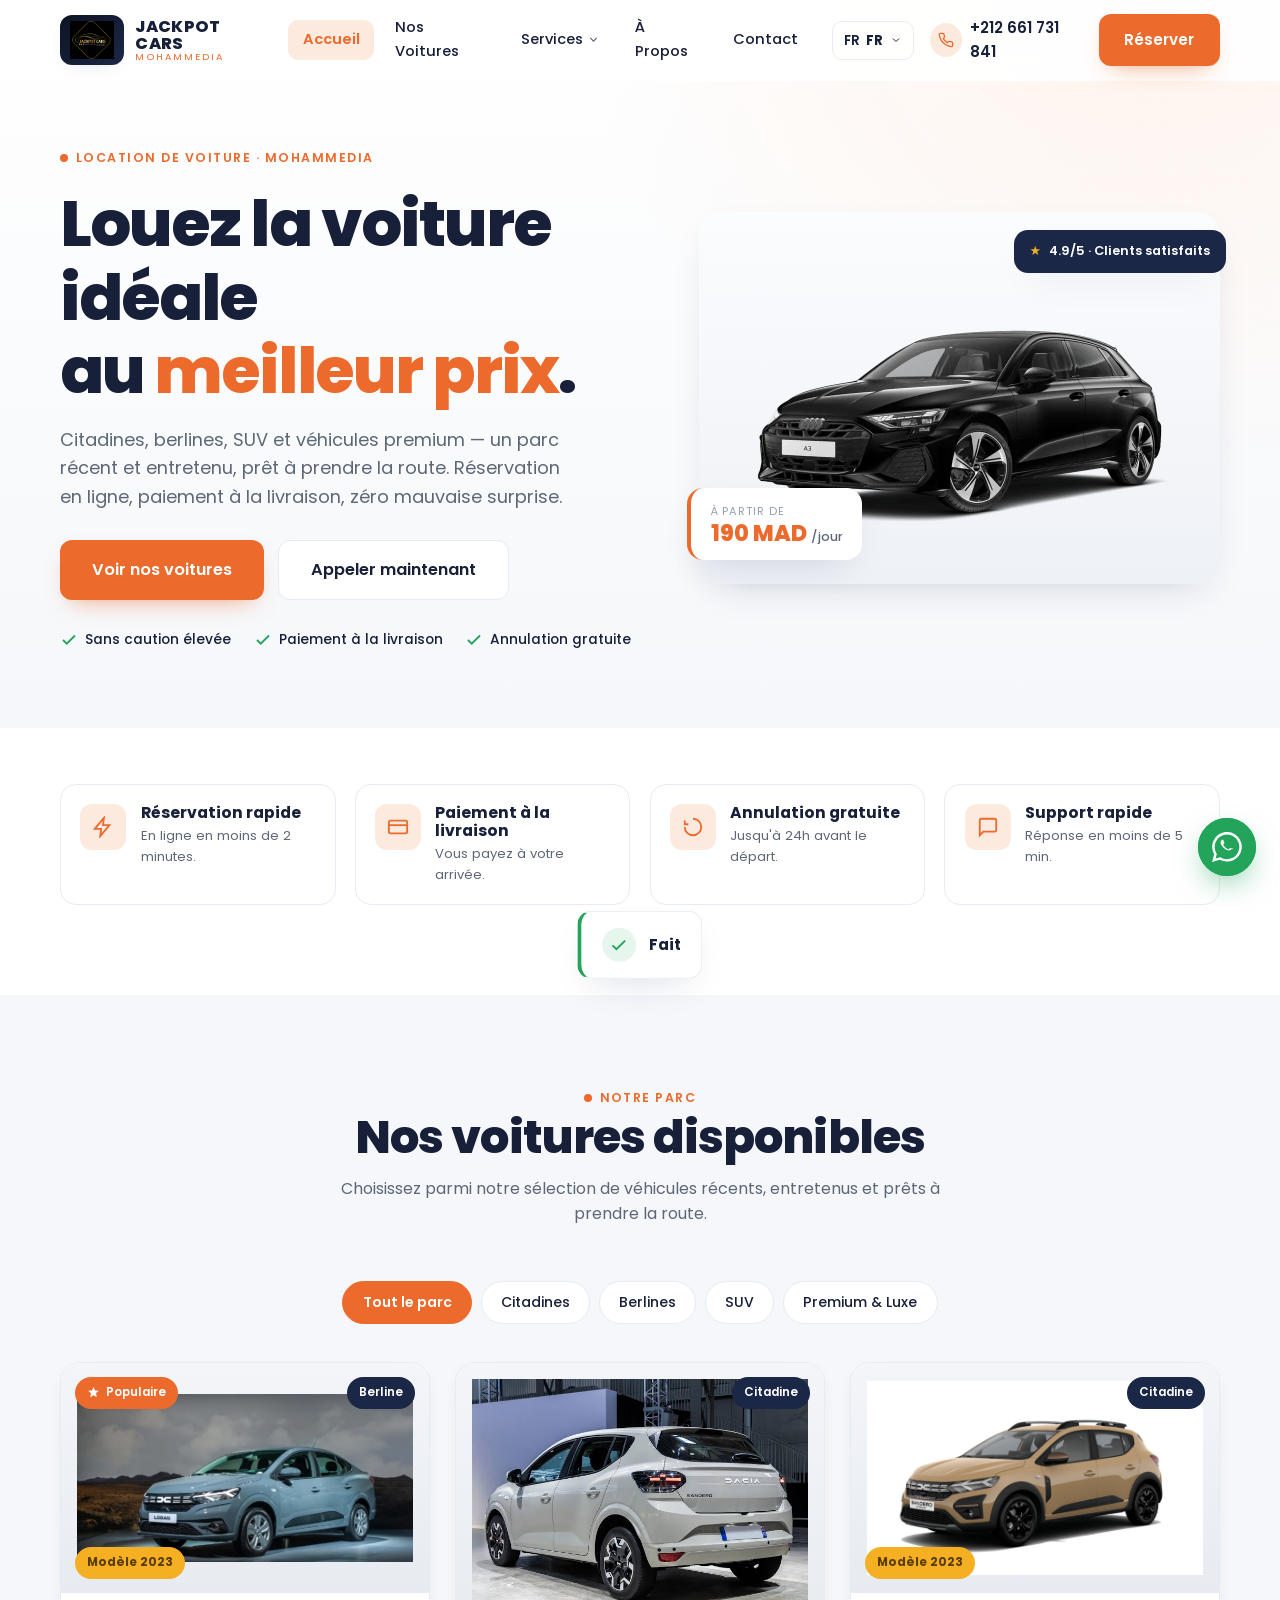
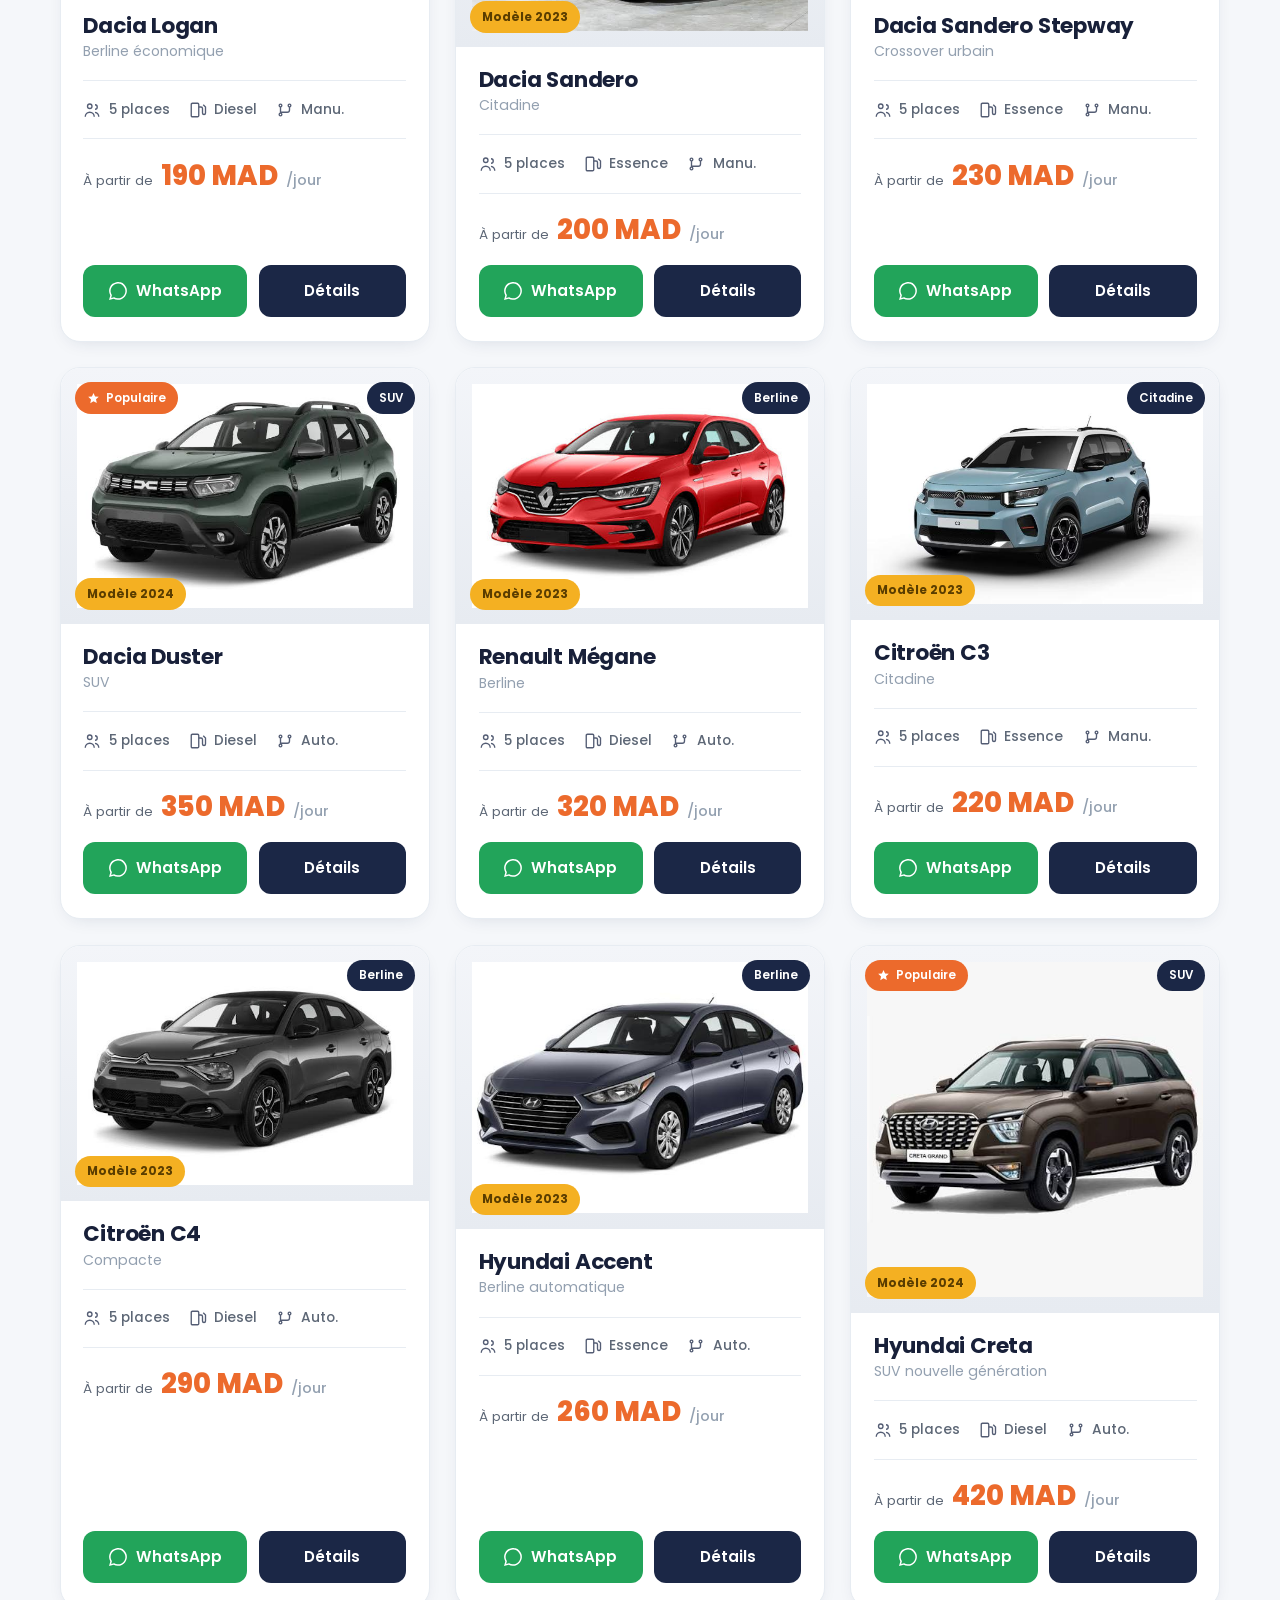
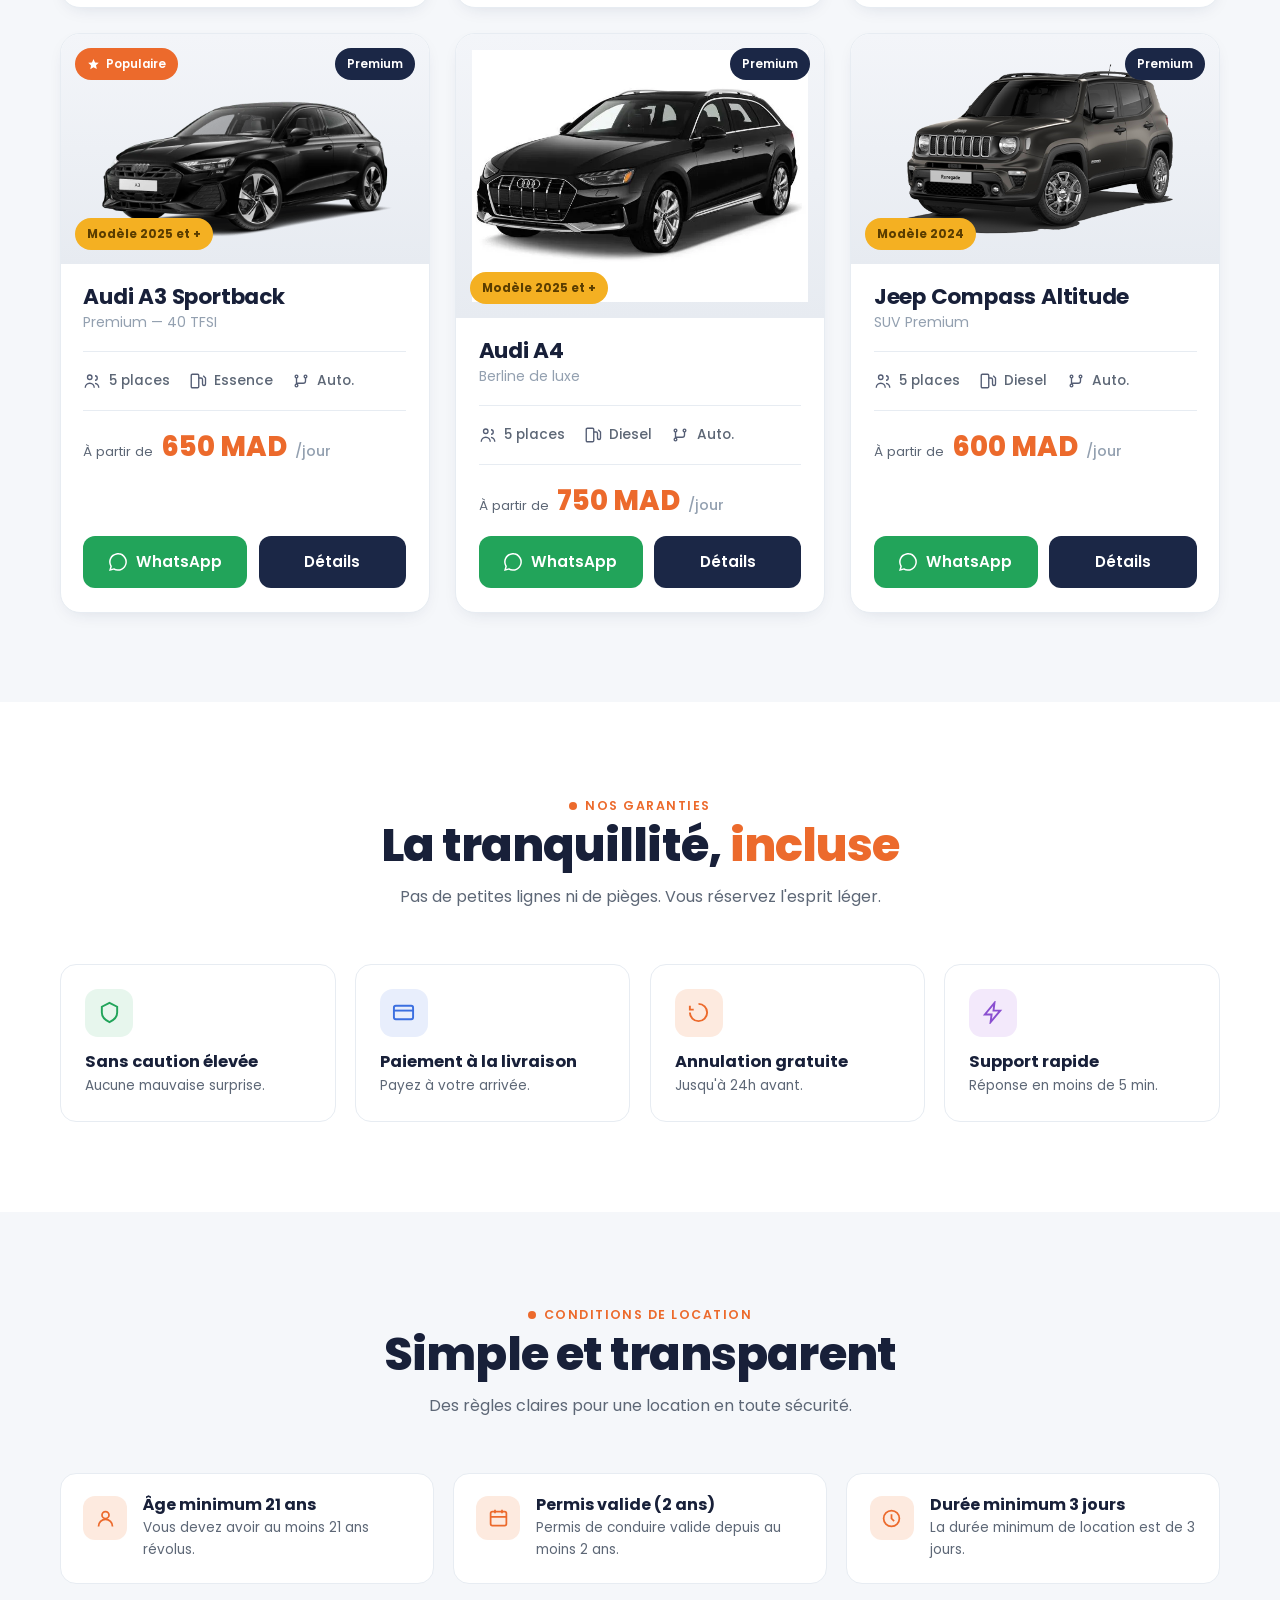
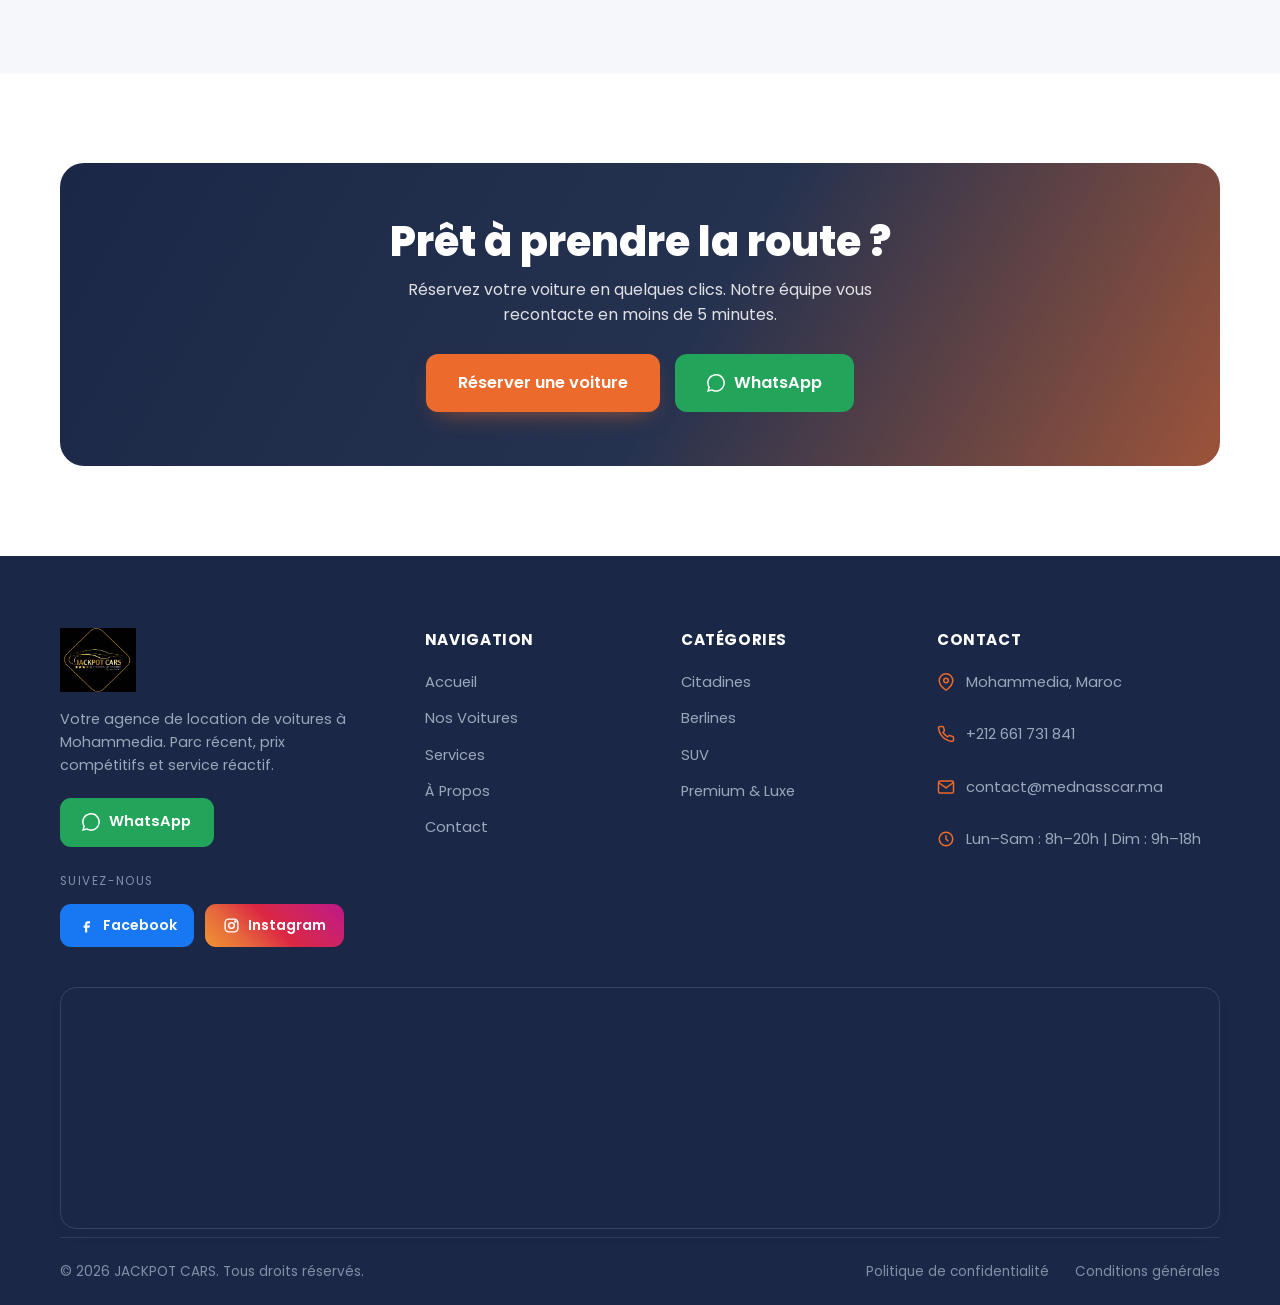
==== commit 007227e4: "Mise ajour nom du brand" ====
--- a/index.html
+++ b/index.html
@@ -3,8 +3,8 @@
 <head>
 <meta charset="UTF-8" />
 <meta name="viewport" content="width=device-width, initial-scale=1.0" />
-<title>MEDNASS CAR — Location de voiture à Mohammedia</title>
-<meta name="description" content="MEDNASS CAR — Location de voitures à Mohammedia. Citadines, berlines, SUV et voitures premium. Paiement à la livraison, sans caution élevée, annulation gratuite." />
+<title>JACKPOT CARS — Location de voiture à Mohammedia</title>
+<meta name="description" content="JACKPOT CARS — Location de voitures à Mohammedia. Citadines, berlines, SUV et voitures premium. Paiement à la livraison, sans caution élevée, annulation gratuite." />
 <link rel="icon" href="images/logo.png" />
 <script>document.documentElement.className += ' js';
   window.addEventListener('load',function(){setTimeout(function(){document.querySelectorAll('.reveal:not(.in)').forEach(function(e){e.classList.add('in')})},1600)});</script>
@@ -16,8 +16,8 @@
 <header id="header">
   <div class="wrap nav">
     <a href="index.html" class="brand">
-      <span class="logo-chip"><img src="images/logo.png" alt="Mednass Car" /></span>
-      <span class="bt"><b>MEDNASS CAR</b><span>Mohammedia</span></span>
+      <span class="logo-chip"><img src="images/logo.png" alt="Jackpot Cars" /></span>
+      <span class="bt"><b>JACKPOT CARS</b><span>Mohammedia</span></span>
     </a>
     <nav class="nav-links" id="navlinks">
       <a href="index.html" class="active">Accueil</a>
@@ -54,7 +54,7 @@
     </div>
     <div class="hero-media reveal">
       <div class="hero-card">
-        <img src="images/Audi A3 Sportback 40 TFSI.webp" alt="Voiture premium MEDNASS CAR" />
+        <img src="images/Audi A3 Sportback 40 TFSI.webp" alt="Voiture premium JACKPOT CARS" />
       </div>
       <div class="hero-price">
         <small>À partir de</small>
@@ -184,7 +184,7 @@
   <div class="wrap">
     <div class="foot-main">
       <div class="foot-brand">
-        <img src="images/logo.png" alt="Mednass Car" />
+        <img src="images/logo.png" alt="Jackpot Cars" />
         <p>Votre agence de location de voitures à Mohammedia. Parc récent, prix compétitifs et service réactif.</p>
         <a id="footWa" href="#" target="_blank" rel="noopener" class="foot-wa">
           <svg viewBox="0 0 24 24" fill="currentColor"><path d="M.06 24l1.69-6.16a11.86 11.86 0 1 1 4.43 4.34L.06 24zM6.6 20.2l.37.22a9.86 9.86 0 1 0-3.34-3.26l.24.38-1 3.65 3.73-.99z"/></svg>
@@ -214,15 +214,22 @@
       <div class="foot-col">
         <h5>Contact</h5>
         <ul class="foot-contact">
-          <li><svg viewBox="0 0 24 24" fill="none" stroke="currentColor" stroke-width="2"><path d="M21 10c0 7-9 13-9 13s-9-6-9-13a9 9 0 0 1 18 0z"/><circle cx="12" cy="10" r="3"/></svg> <a href="https://maps.app.goo.gl/XJT6pZZTTBKeiHqv8" target="_blank" rel="noopener">Mohammedia, Maroc</a></li>
+          <li><svg viewBox="0 0 24 24" fill="none" stroke="currentColor" stroke-width="2"><path d="M21 10c0 7-9 13-9 13s-9-6-9-13a9 9 0 0 1 18 0z"/><circle cx="12" cy="10" r="3"/></svg> <a href="https://maps.app.goo.gl/d7v4nVq8uvKLCQtSA" target="_blank" rel="noopener">Mohammedia, Maroc</a></li>
           <li><svg viewBox="0 0 24 24" fill="none" stroke="currentColor" stroke-width="2"><path d="M22 16.9v3a2 2 0 0 1-2.2 2 19.8 19.8 0 0 1-8.6-3.1 19.5 19.5 0 0 1-6-6A19.8 19.8 0 0 1 2 4.2 2 2 0 0 1 4 2h3a2 2 0 0 1 2 1.7c.1 1 .4 1.9.7 2.8a2 2 0 0 1-.5 2.1L8 9.9a16 16 0 0 0 6 6l1.3-1.3a2 2 0 0 1 2.1-.4c.9.3 1.8.6 2.8.7A2 2 0 0 1 22 16.9z"/></svg> <a href="tel:+212661731841">+212 661 731 841</a></li>
           <li><svg viewBox="0 0 24 24" fill="none" stroke="currentColor" stroke-width="2"><rect x="2" y="4" width="20" height="16" rx="2"/><path d="M22 6l-10 7L2 6"/></svg> <a href="mailto:contact@mednasscar.ma">contact@mednasscar.ma</a></li>
           <li><svg viewBox="0 0 24 24" fill="none" stroke="currentColor" stroke-width="2"><circle cx="12" cy="12" r="9"/><path d="M12 7v5l3 3"/></svg> Lun–Sam : 8h–20h | Dim : 9h–18h</li>
         </ul>
       </div>
     </div>
+    <div class="foot-map">
+      <iframe
+        src="https://www.google.com/maps?q=33.699343,-7.3597821&amp;z=16&amp;hl=fr&amp;output=embed"
+        title="Localisation Jackpot Cars — Mohammedia"
+        width="100%" height="240" style="border:0" loading="lazy"
+        allowfullscreen referrerpolicy="no-referrer-when-downgrade"></iframe>
+    </div>
     <div class="foot-bottom">
-      <small>© <span id="year"></span> MEDNASS CAR. Tous droits réservés.</small>
+      <small>© <span id="year"></span> JACKPOT CARS. Tous droits réservés.</small>
       <div class="fb-links">
         <a href="#">Politique de confidentialité</a>
         <a href="#">Conditions générales</a>
--- a/css/style.css
+++ b/css/style.css
@@ -1,5 +1,5 @@
 /* ============================================================
-   MEDNASS CAR — Mohammedia
+   JACKPOT CARS — Mohammedia
    Thème clair · Orange & Bleu marine · style "Lux"
    ============================================================ */
 
@@ -293,6 +293,8 @@
 .foot-col a:hover{color:var(--orange)}
 .foot-contact li{display:flex;gap:.7rem;align-items:flex-start;color:#9aa6ba;font-size:.92rem;margin-bottom:1rem}
 .foot-contact li svg{width:18px;height:18px;color:var(--orange);flex:none;margin-top:2px}
+.foot-map{border-radius:16px;overflow:hidden;border:1px solid rgba(255,255,255,.12);box-shadow:var(--shadow-sm);margin-bottom:.5rem}
+.foot-map iframe{display:block;width:100%;height:240px;filter:grayscale(.15)}
 .foot-bottom{border-top:1px solid rgba(255,255,255,.1);padding:1.4rem 0;display:flex;justify-content:space-between;align-items:center;gap:1rem;flex-wrap:wrap}
 .foot-bottom small{color:#8190a8;font-size:.85rem}
 .foot-bottom .fb-links{display:flex;gap:1.6rem}
@@ -326,33 +328,102 @@
 @media(prefers-reduced-motion:reduce){.js .reveal{opacity:1;transform:none;transition:none}}
 
 /* ============================================================
-   RESPONSIVE
-   ============================================================ */
+   RESPONSIVE  ·  Tablette & Mobile uniquement
+   (les styles desktop ci-dessus restent inchangés)
+   ============================================================ */
+
+/* ---- Tablette paysage / petits portables (≤1080px) ---- */
 @media(max-width:1080px){
   .grid{grid-template-columns:repeat(2,1fr)}
   .gcards{grid-template-columns:repeat(2,1fr)}
   .feat-strip{grid-template-columns:repeat(2,1fr)}
   .detail-grid{grid-template-columns:1fr}
   .resa-card{position:static}
-  .foot-main{grid-template-columns:1fr 1fr;gap:2rem}
-}
+  .foot-main{grid-template-columns:1.4fr 1fr 1fr;gap:2rem}
+  .foot-brand{grid-column:1/-1;max-width:none}
+  .foot-brand p{max-width:48ch}
+}
+
+/* ---- Tablette portrait (≤860px) ---- */
 @media(max-width:860px){
+  .nav{height:72px;gap:.6rem}
   .nav-links,.navphone,.lang{display:none}
   .burger{display:flex}
-  .nav-links.open{display:flex;position:absolute;top:80px;left:0;right:0;flex-direction:column;align-items:stretch;
-    background:#fff;padding:1rem clamp(18px,4vw,40px) 1.4rem;gap:.3rem;box-shadow:var(--shadow);border-bottom:1px solid var(--line)}
-  .hero-grid{grid-template-columns:1fr}
-  .hero-media{order:-1}
+  .nav-right{gap:.6rem}
+  /* menu mobile déroulant */
+  .nav-links.open{display:flex;position:absolute;top:72px;left:0;right:0;flex-direction:column;align-items:stretch;
+    background:#fff;padding:.8rem clamp(18px,4vw,40px) 1.2rem;gap:.2rem;box-shadow:var(--shadow);border-bottom:1px solid var(--line)}
+  .nav-links.open a{padding:.95rem 1rem;border-radius:12px;font-size:1rem;min-height:48px}
+  .burger{padding:10px}
+
+  .hero-grid{grid-template-columns:1fr;gap:2rem}
+  .hero-media{order:-1;width:100%;max-width:520px;margin:0 auto}
+  .hero h1,.hero p.lead{text-align:left}
+
   .cond-list{grid-template-columns:1fr}
-}
+
+  /* footer en 2 colonnes lisibles */
+  .foot-main{grid-template-columns:1fr 1fr;gap:1.8rem 2rem}
+  .foot-brand{grid-column:1/-1}
+}
+
+/* ---- Mobile (≤620px) ---- */
 @media(max-width:620px){
   .grid{grid-template-columns:1fr}
-  .gcards{grid-template-columns:1fr}
+  .gcards{grid-template-columns:1fr 1fr}
   .feat-strip{grid-template-columns:1fr}
   .frow{grid-template-columns:1fr}
-  .d-specs{grid-template-columns:1fr}
+  .d-specs{grid-template-columns:1fr 1fr}
   .equip{grid-template-columns:1fr}
   .foot-main{grid-template-columns:1fr}
+  .foot-brand{grid-column:auto}
   .detail-bottom-cta{grid-template-columns:1fr}
   .vcard-actions{grid-template-columns:1fr}
-}
+
+  /* en-tête compacte */
+  .nav{height:64px}
+  .nav-links.open{top:64px}
+  header .btn-orange{padding:.7rem 1.1rem;font-size:.9rem}
+  .brand .logo-chip img{height:32px}
+  .brand .bt b{font-size:.95rem}
+
+  /* hero : CTA pleine largeur, badges repositionnés dans le cadre */
+  .hero{padding-top:calc(64px + 1.8rem)}
+  .hero-cta{flex-direction:column;align-items:stretch}
+  .hero-cta .btn{width:100%}
+  .hero-trust{gap:.7rem 1.2rem;margin-top:1.4rem}
+  .hero-price{left:8px;bottom:8px;padding:.7rem 1rem}
+  .hero-price b{font-size:1.2rem}
+  .hero-badge{right:8px;top:8px;padding:.55rem .8rem;font-size:.74rem}
+
+  /* sections un peu plus serrées */
+  .section{padding:clamp(2.6rem,9vw,3.5rem) 0}
+  .filters{gap:.45rem;margin-bottom:1.8rem}
+  .chip{padding:.55rem 1rem;font-size:.84rem}
+
+  /* boutons : cible tactile confortable */
+  .btn{min-height:46px}
+  .btn-lg{padding:.95rem 1.6rem}
+
+  /* page détail : galerie & réservation */
+  .d-thumbs button{width:64px;height:46px}
+  .resa-head,.resa-body{padding-left:1.2rem;padding-right:1.2rem}
+
+  /* bas de footer empilé */
+  .foot-bottom{flex-direction:column;align-items:flex-start;gap:.6rem}
+  .foot-map iframe{height:200px}
+
+  /* WhatsApp flottant un peu plus discret */
+  .wa-float{right:16px;bottom:16px;width:52px;height:52px}
+  .wa-float svg{width:26px;height:26px}
+}
+
+/* ---- Très petit mobile (≤380px) ---- */
+@media(max-width:380px){
+  .gcards{grid-template-columns:1fr}
+  .d-specs{grid-template-columns:1fr}
+  .brand .bt span{display:none}
+  header .btn-orange{padding:.6rem .9rem}
+  .hero h1{font-size:clamp(1.9rem,8vw,2.3rem)}
+  .vcard-specs{gap:.8rem}
+}
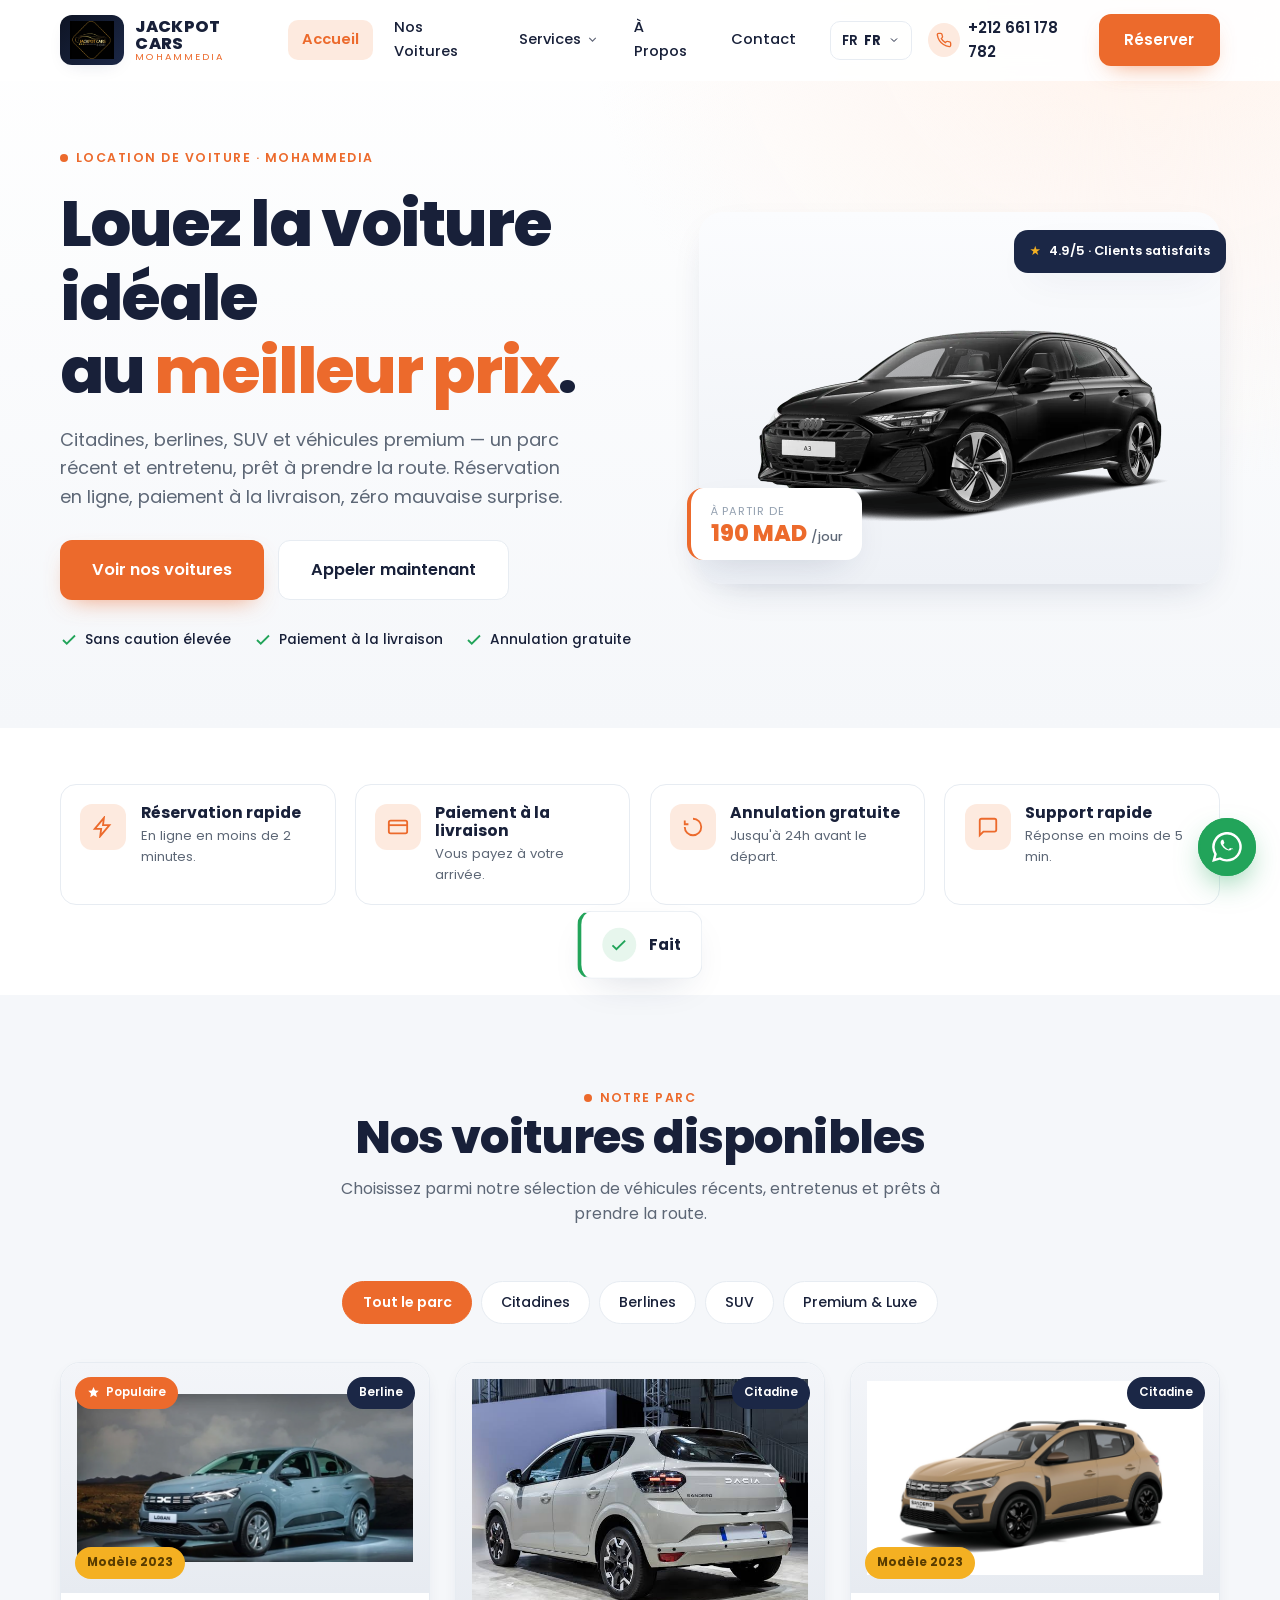
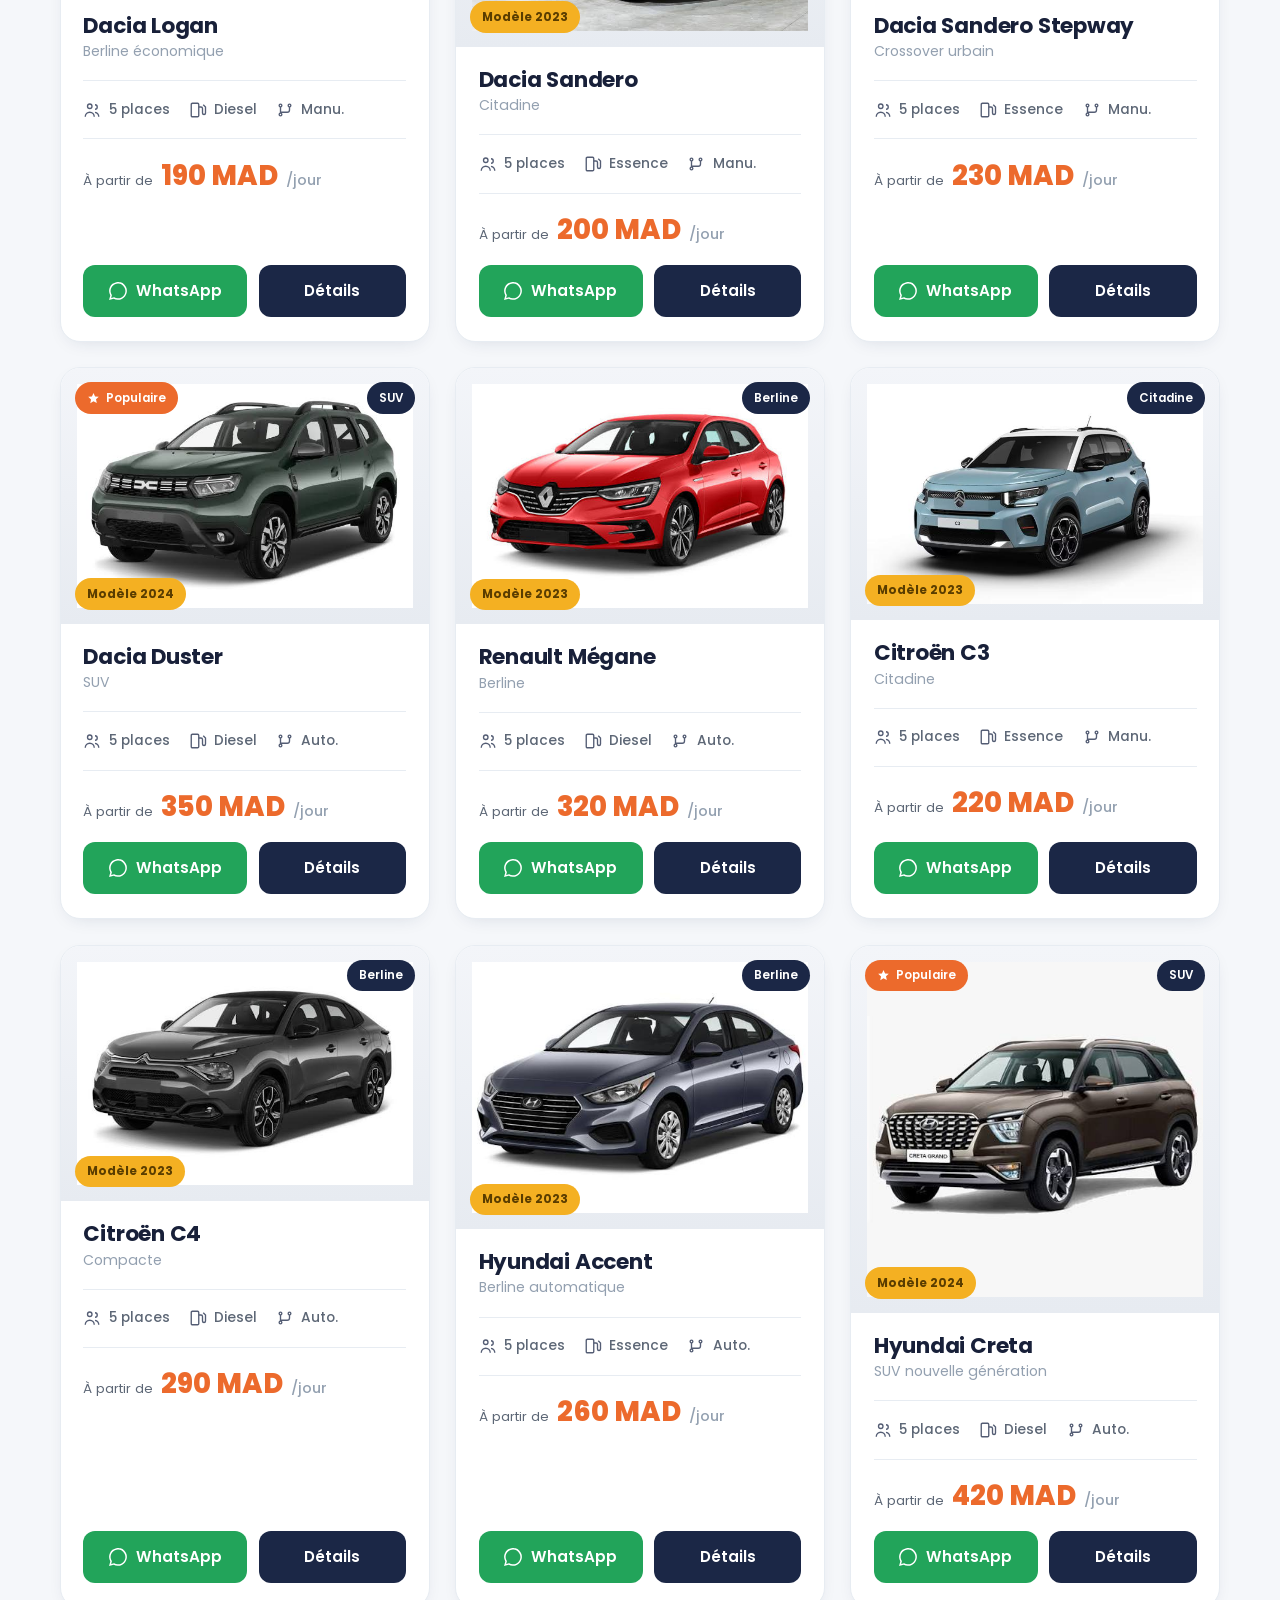
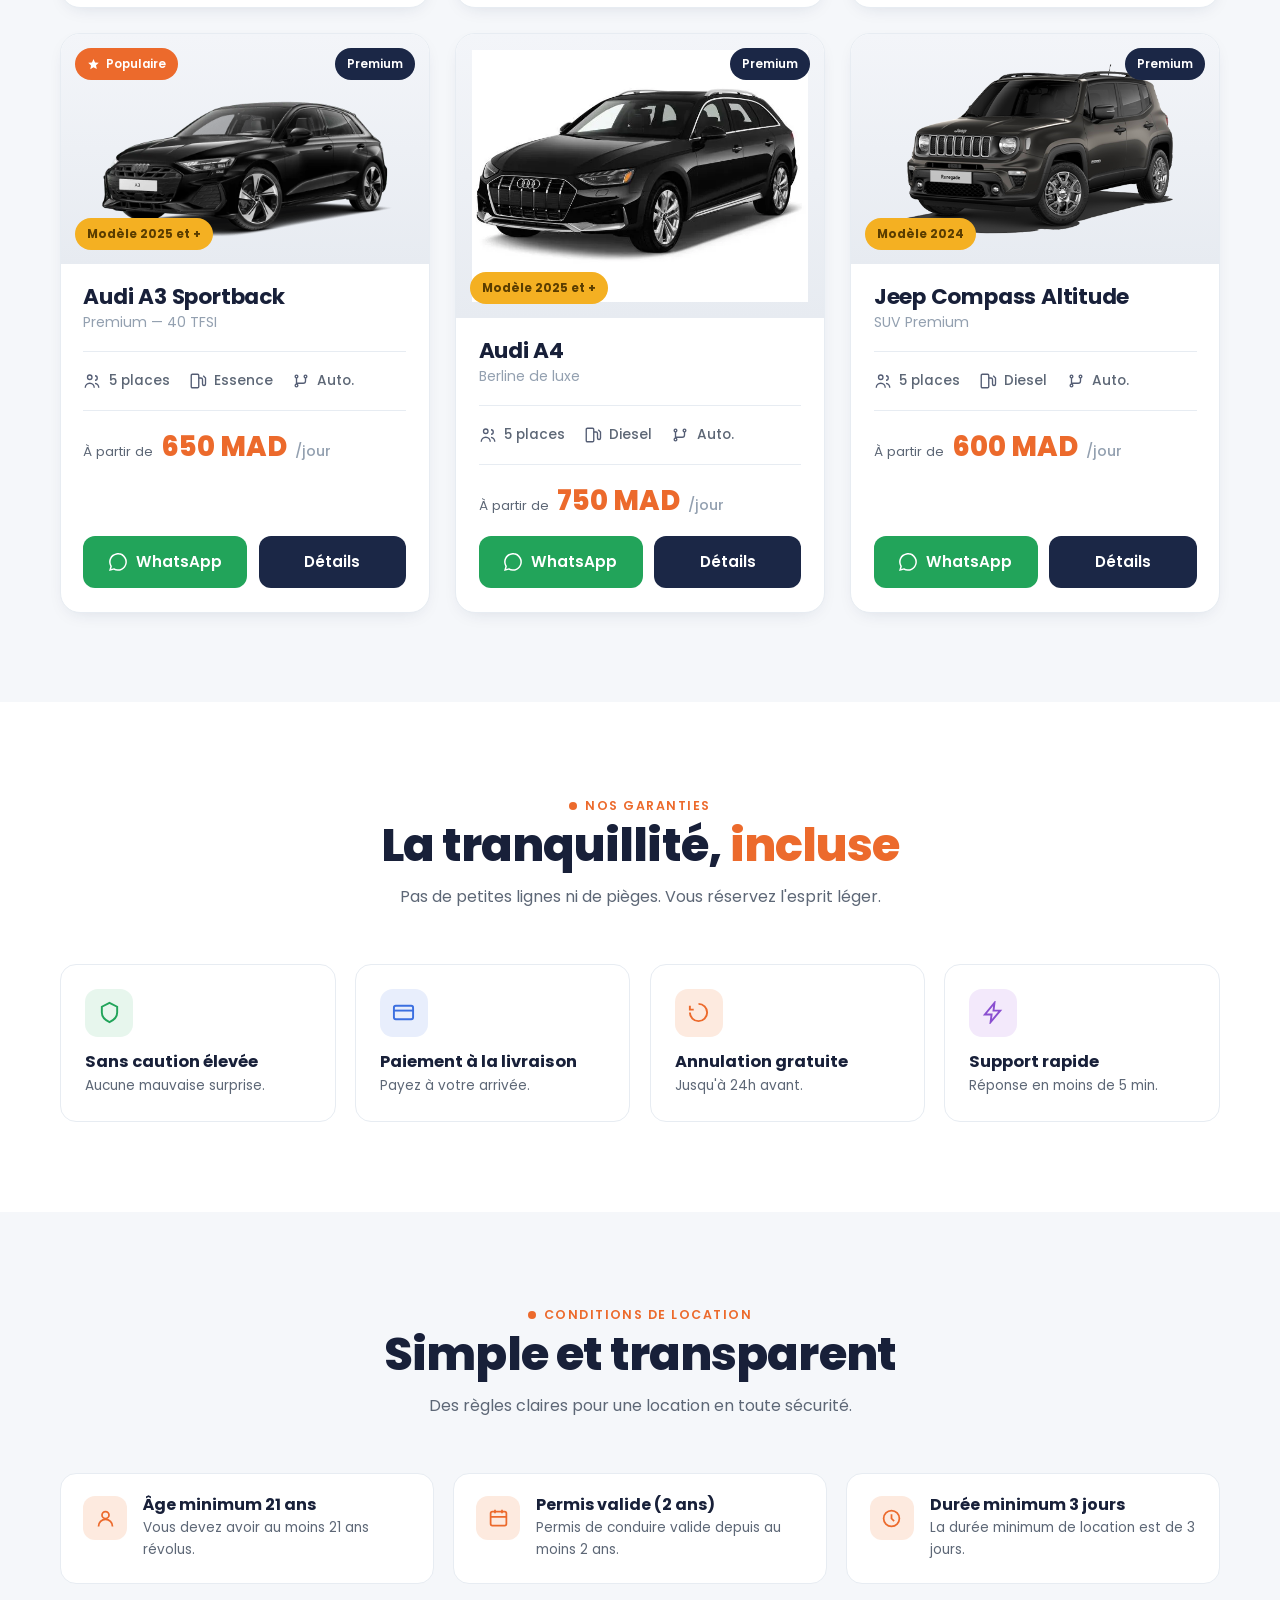
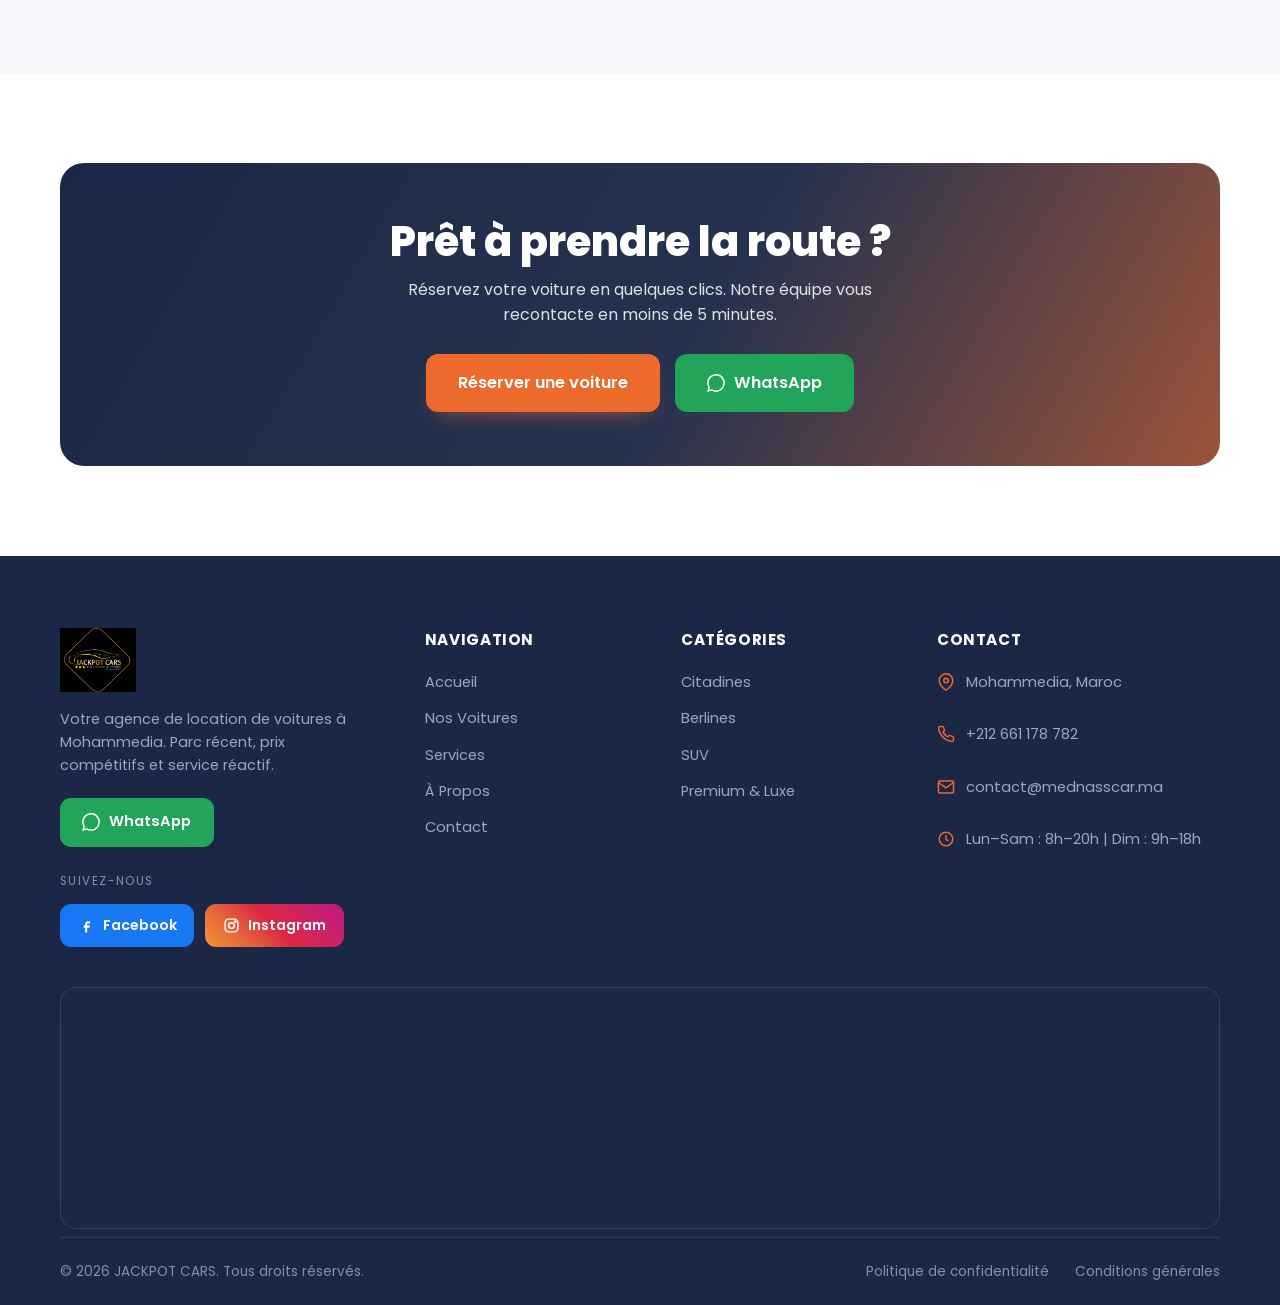
==== commit 1026d992: "Mise ajour nom du brand numero de telephone" ====
--- a/index.html
+++ b/index.html
@@ -28,7 +28,7 @@
     </nav>
     <div class="nav-right">
       <span class="lang">FR <b>FR</b> <svg viewBox="0 0 24 24" fill="none" stroke="currentColor" stroke-width="2"><path d="M6 9l6 6 6-6"/></svg></span>
-      <a href="tel:+212661731841" class="navphone"><span class="pi"><svg viewBox="0 0 24 24" fill="none" stroke="currentColor" stroke-width="2"><path d="M22 16.9v3a2 2 0 0 1-2.2 2 19.8 19.8 0 0 1-8.6-3.1 19.5 19.5 0 0 1-6-6A19.8 19.8 0 0 1 2 4.2 2 2 0 0 1 4 2h3a2 2 0 0 1 2 1.7c.1 1 .4 1.9.7 2.8a2 2 0 0 1-.5 2.1L8 9.9a16 16 0 0 0 6 6l1.3-1.3a2 2 0 0 1 2.1-.4c.9.3 1.8.6 2.8.7A2 2 0 0 1 22 16.9z"/></svg></span>+212 661 731 841</a>
+      <a href="tel:+212661178782" class="navphone"><span class="pi"><svg viewBox="0 0 24 24" fill="none" stroke="currentColor" stroke-width="2"><path d="M22 16.9v3a2 2 0 0 1-2.2 2 19.8 19.8 0 0 1-8.6-3.1 19.5 19.5 0 0 1-6-6A19.8 19.8 0 0 1 2 4.2 2 2 0 0 1 4 2h3a2 2 0 0 1 2 1.7c.1 1 .4 1.9.7 2.8a2 2 0 0 1-.5 2.1L8 9.9a16 16 0 0 0 6 6l1.3-1.3a2 2 0 0 1 2.1-.4c.9.3 1.8.6 2.8.7A2 2 0 0 1 22 16.9z"/></svg></span>+212 661 178 782</a>
       <a href="#voitures" class="btn btn-orange">Réserver</a>
       <button class="burger" id="burger" aria-label="Menu"><span></span><span></span><span></span></button>
     </div>
@@ -44,7 +44,7 @@
       <p class="lead">Citadines, berlines, SUV et véhicules premium — un parc récent et entretenu, prêt à prendre la route. Réservation en ligne, paiement à la livraison, zéro mauvaise surprise.</p>
       <div class="hero-cta">
         <a href="#voitures" class="btn btn-orange btn-lg">Voir nos voitures</a>
-        <a href="tel:+212661731841" class="btn btn-outline btn-lg">Appeler maintenant</a>
+        <a href="tel:+212661178782" class="btn btn-outline btn-lg">Appeler maintenant</a>
       </div>
       <div class="hero-trust">
         <span><svg viewBox="0 0 24 24" fill="none" stroke="currentColor" stroke-width="2.4"><path d="M20 6L9 17l-5-5"/></svg> Sans caution élevée</span>
@@ -215,7 +215,7 @@
         <h5>Contact</h5>
         <ul class="foot-contact">
           <li><svg viewBox="0 0 24 24" fill="none" stroke="currentColor" stroke-width="2"><path d="M21 10c0 7-9 13-9 13s-9-6-9-13a9 9 0 0 1 18 0z"/><circle cx="12" cy="10" r="3"/></svg> <a href="https://maps.app.goo.gl/d7v4nVq8uvKLCQtSA" target="_blank" rel="noopener">Mohammedia, Maroc</a></li>
-          <li><svg viewBox="0 0 24 24" fill="none" stroke="currentColor" stroke-width="2"><path d="M22 16.9v3a2 2 0 0 1-2.2 2 19.8 19.8 0 0 1-8.6-3.1 19.5 19.5 0 0 1-6-6A19.8 19.8 0 0 1 2 4.2 2 2 0 0 1 4 2h3a2 2 0 0 1 2 1.7c.1 1 .4 1.9.7 2.8a2 2 0 0 1-.5 2.1L8 9.9a16 16 0 0 0 6 6l1.3-1.3a2 2 0 0 1 2.1-.4c.9.3 1.8.6 2.8.7A2 2 0 0 1 22 16.9z"/></svg> <a href="tel:+212661731841">+212 661 731 841</a></li>
+          <li><svg viewBox="0 0 24 24" fill="none" stroke="currentColor" stroke-width="2"><path d="M22 16.9v3a2 2 0 0 1-2.2 2 19.8 19.8 0 0 1-8.6-3.1 19.5 19.5 0 0 1-6-6A19.8 19.8 0 0 1 2 4.2 2 2 0 0 1 4 2h3a2 2 0 0 1 2 1.7c.1 1 .4 1.9.7 2.8a2 2 0 0 1-.5 2.1L8 9.9a16 16 0 0 0 6 6l1.3-1.3a2 2 0 0 1 2.1-.4c.9.3 1.8.6 2.8.7A2 2 0 0 1 22 16.9z"/></svg> <a href="tel:+212661178782">+212 661 178 782</a></li>
           <li><svg viewBox="0 0 24 24" fill="none" stroke="currentColor" stroke-width="2"><rect x="2" y="4" width="20" height="16" rx="2"/><path d="M22 6l-10 7L2 6"/></svg> <a href="mailto:contact@mednasscar.ma">contact@mednasscar.ma</a></li>
           <li><svg viewBox="0 0 24 24" fill="none" stroke="currentColor" stroke-width="2"><circle cx="12" cy="12" r="9"/><path d="M12 7v5l3 3"/></svg> Lun–Sam : 8h–20h | Dim : 9h–18h</li>
         </ul>
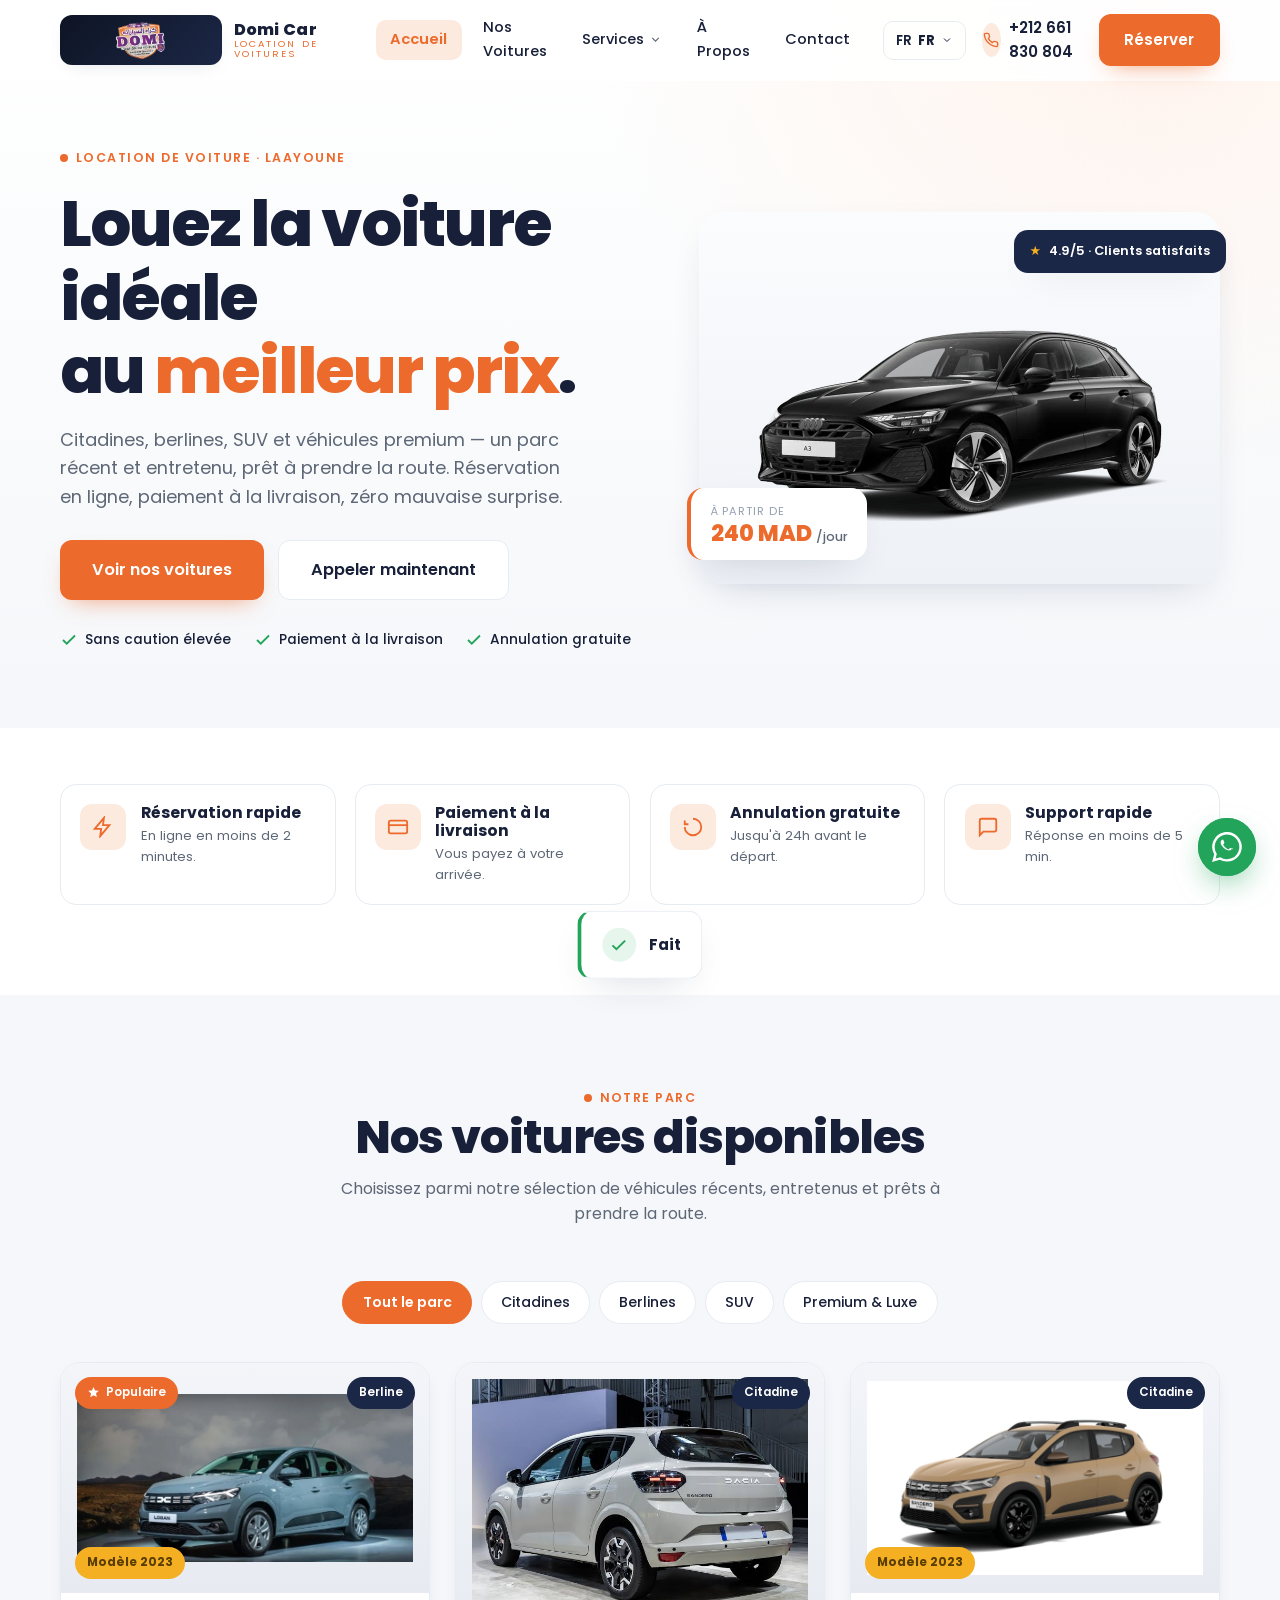
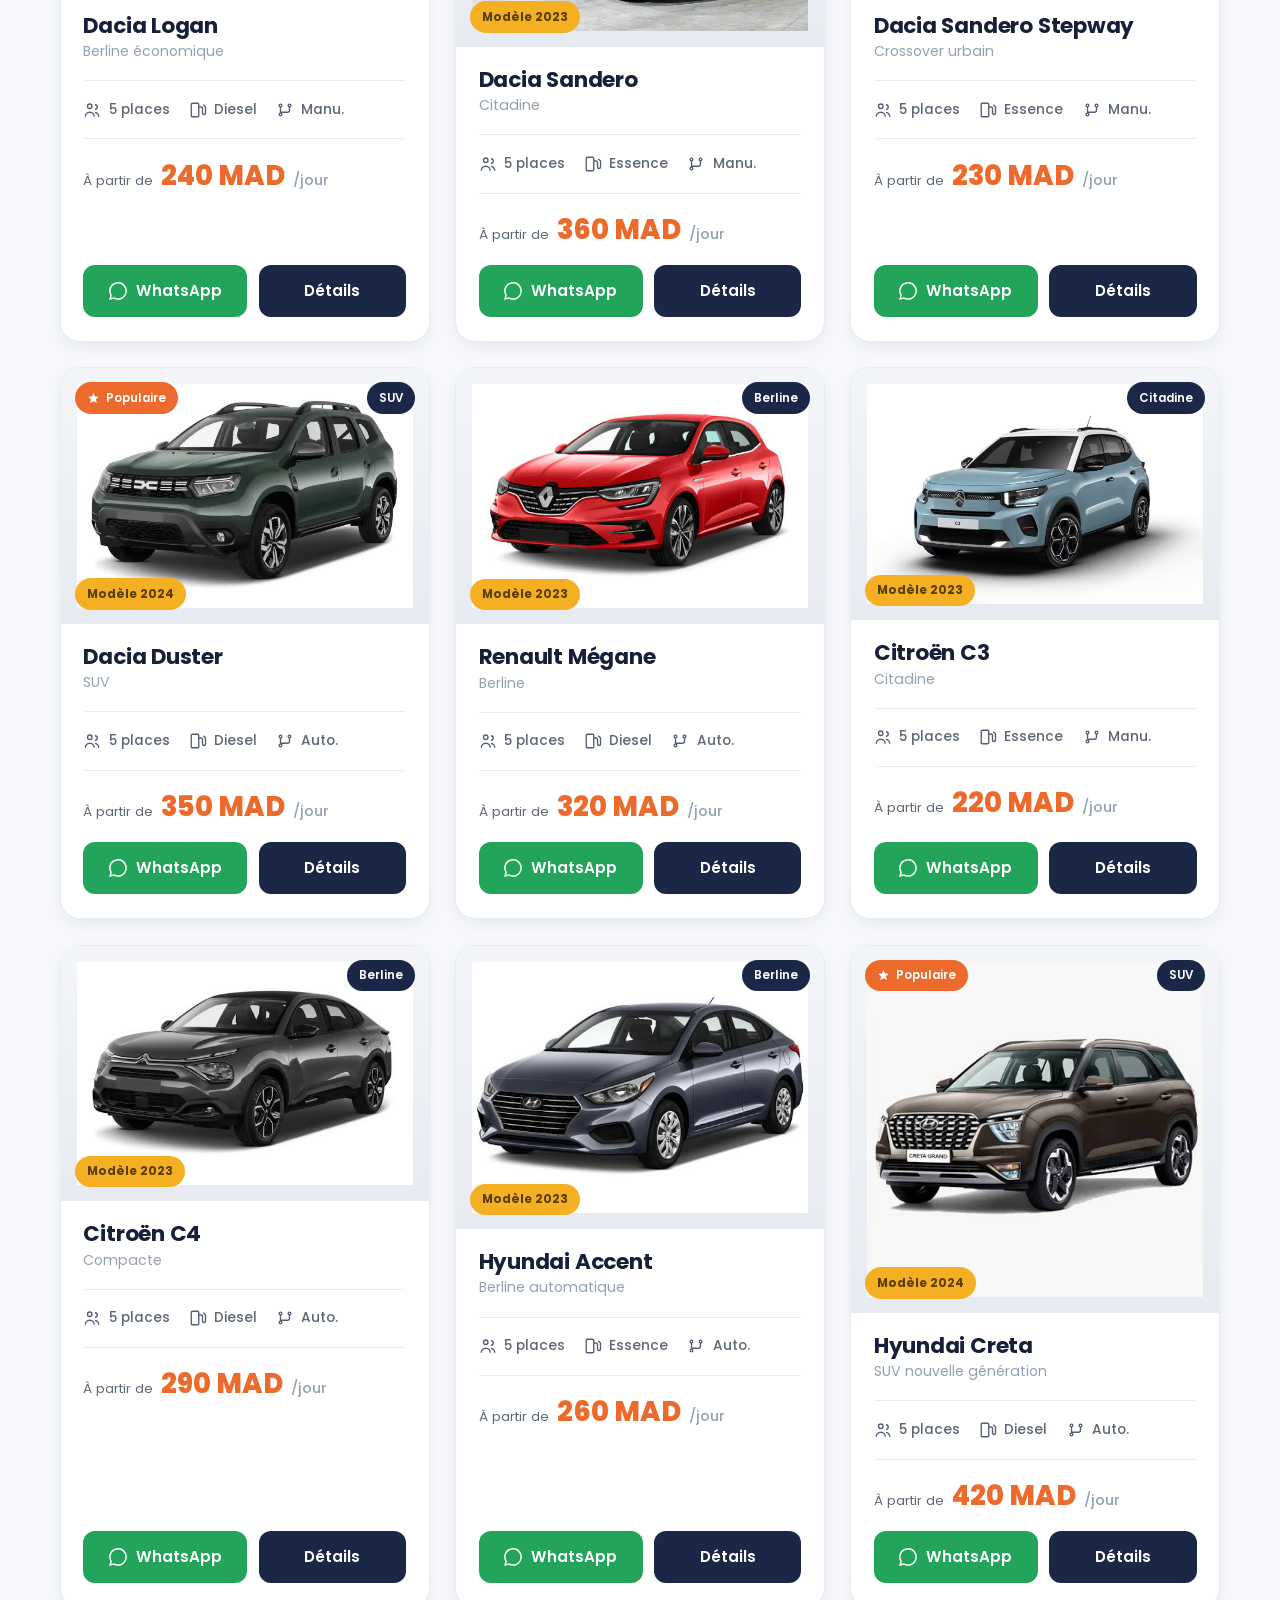
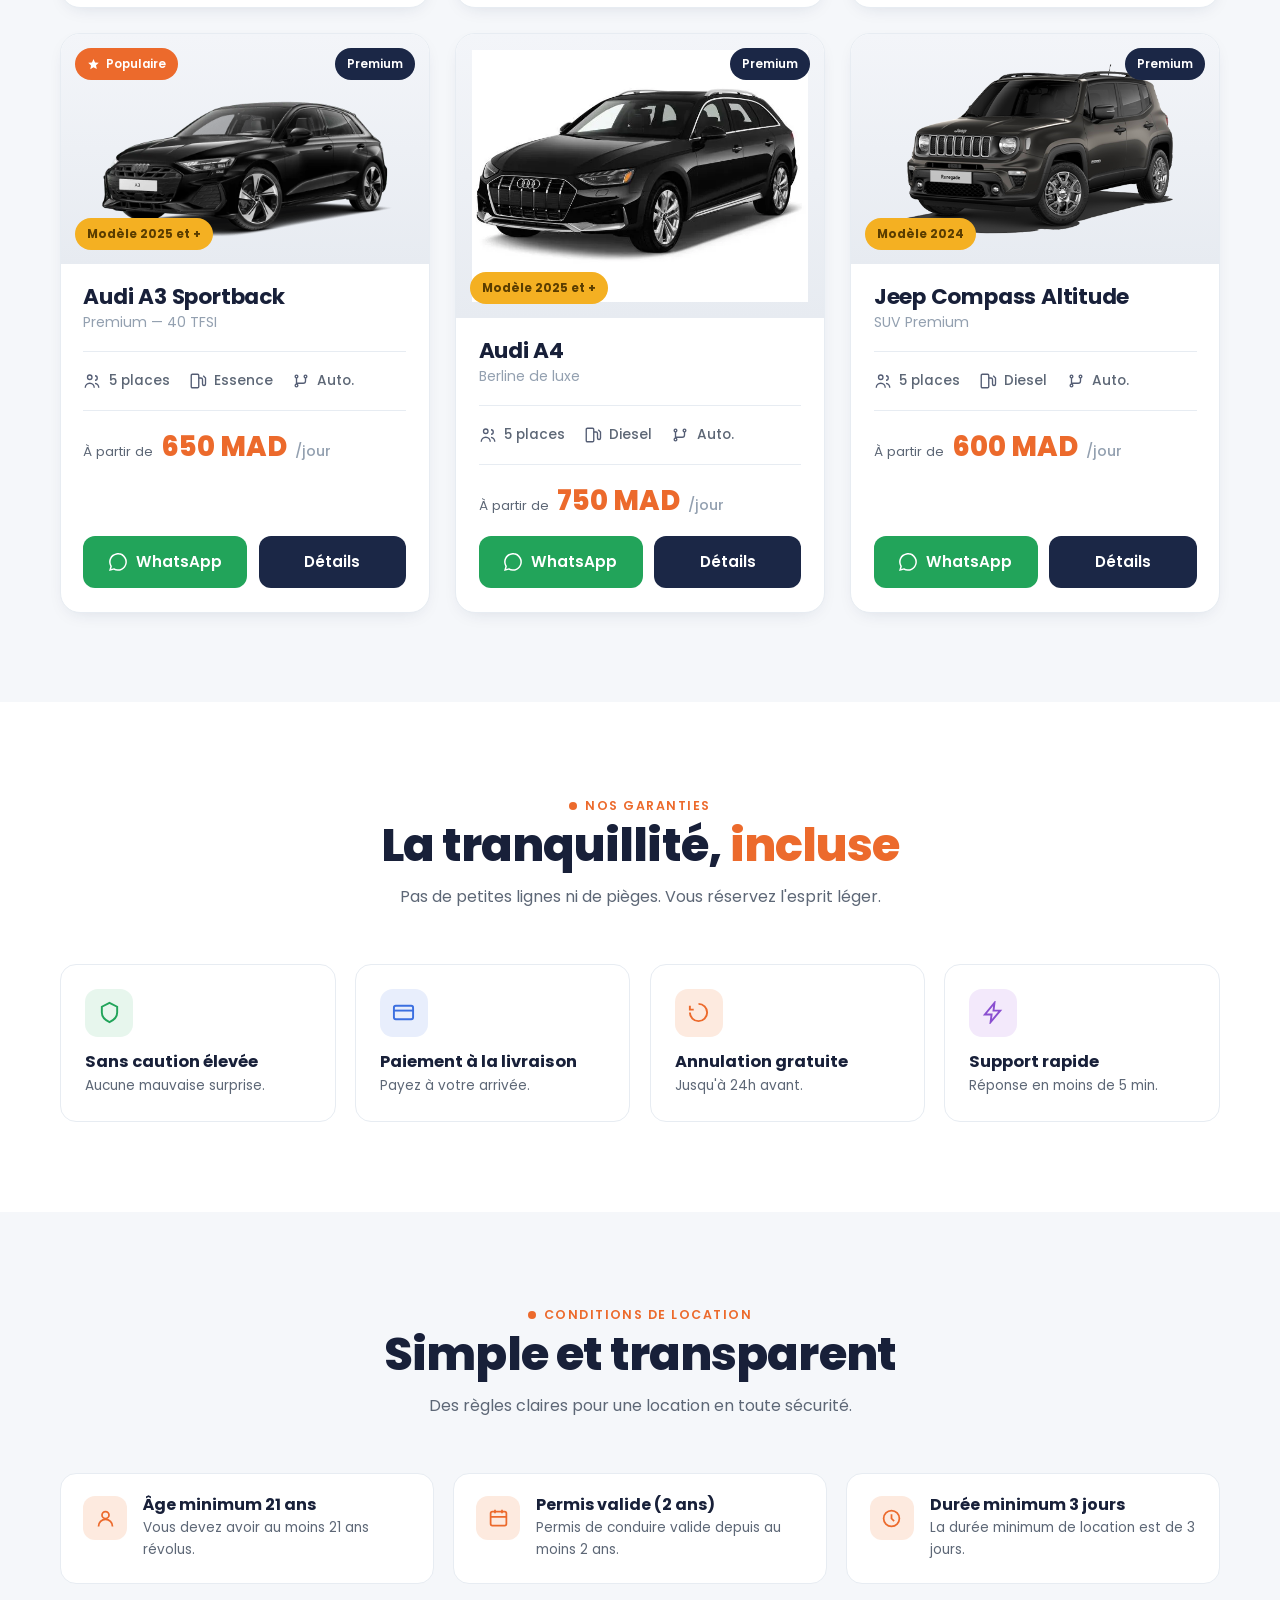
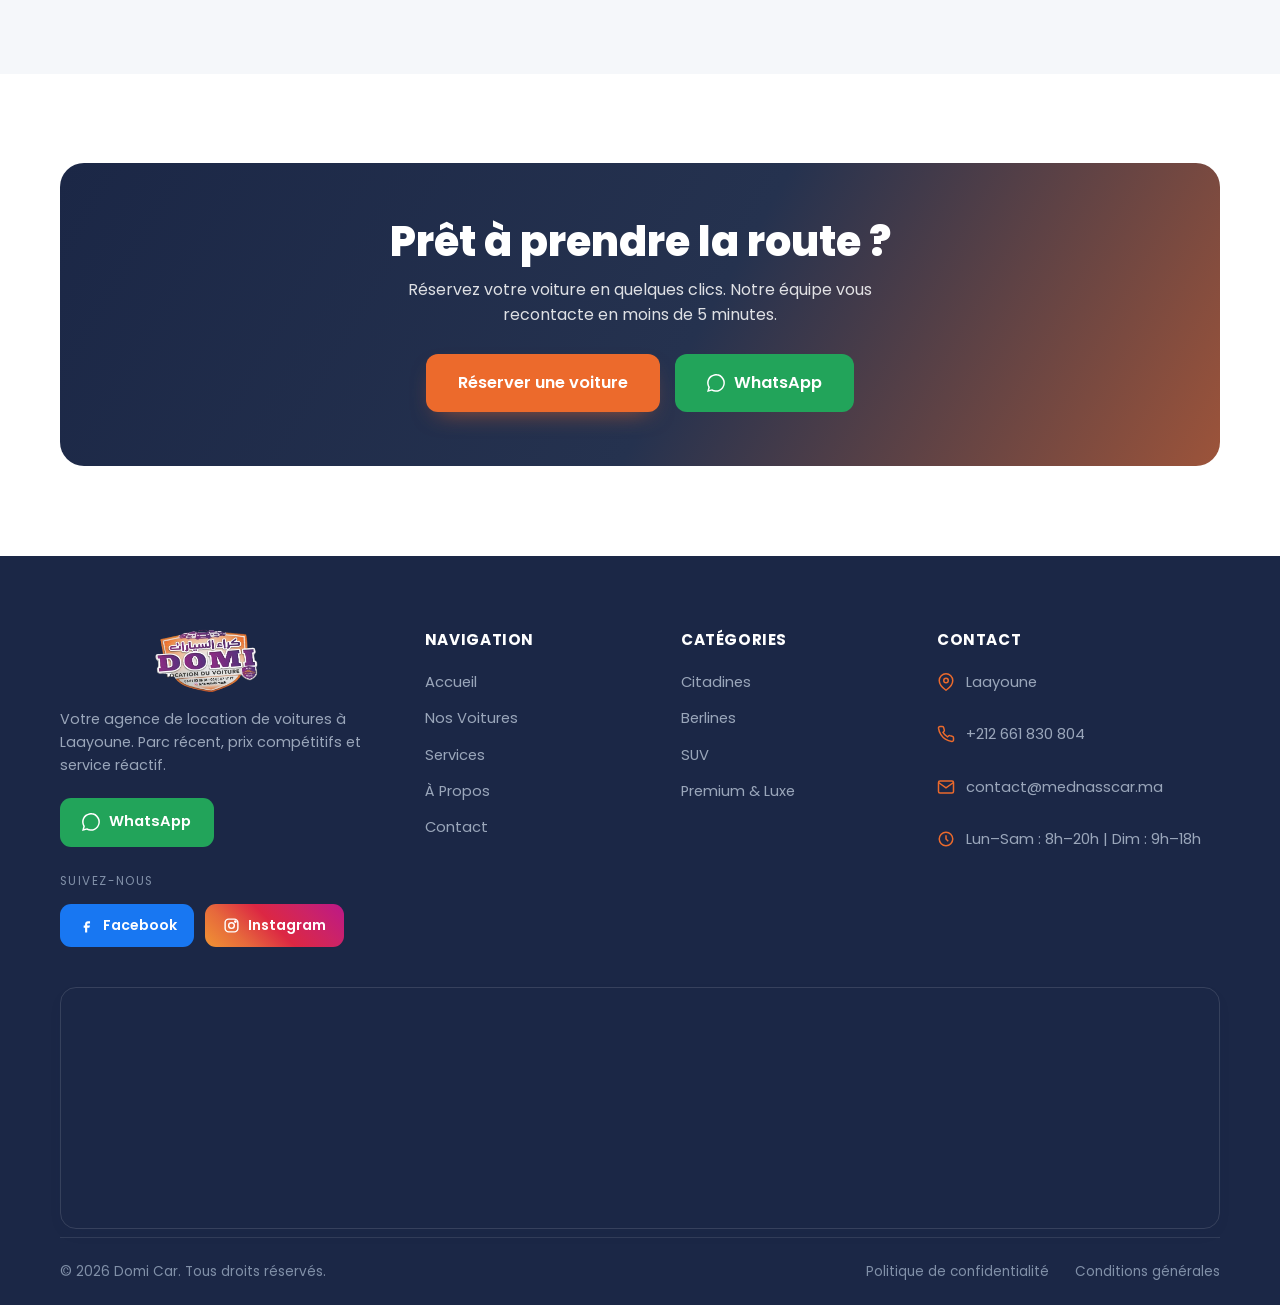
==== commit 4c47db5a: "commit de Domi Car Laatoune" ====
--- a/index.html
+++ b/index.html
@@ -3,8 +3,8 @@
 <head>
 <meta charset="UTF-8" />
 <meta name="viewport" content="width=device-width, initial-scale=1.0" />
-<title>JACKPOT CARS — Location de voiture à Mohammedia</title>
-<meta name="description" content="JACKPOT CARS — Location de voitures à Mohammedia. Citadines, berlines, SUV et voitures premium. Paiement à la livraison, sans caution élevée, annulation gratuite." />
+<title>Domi Car : Location de voitures — Laayoune</title>
+<meta name="description" content="Domi Car — Location de voitures à Laayoune. Citadines, berlines, SUV et voitures premium. Paiement à la livraison, sans caution élevée, annulation gratuite." />
 <link rel="icon" href="images/logo.png" />
 <script>document.documentElement.className += ' js';
   window.addEventListener('load',function(){setTimeout(function(){document.querySelectorAll('.reveal:not(.in)').forEach(function(e){e.classList.add('in')})},1600)});</script>
@@ -16,8 +16,8 @@
 <header id="header">
   <div class="wrap nav">
     <a href="index.html" class="brand">
-      <span class="logo-chip"><img src="images/logo.png" alt="Jackpot Cars" /></span>
-      <span class="bt"><b>JACKPOT CARS</b><span>Mohammedia</span></span>
+      <span class="logo-chip"><img src="images/logo.png" alt="Domi Car" /></span>
+      <span class="bt"><b>Domi Car</b><span>Location de voitures</span></span>
     </a>
     <nav class="nav-links" id="navlinks">
       <a href="index.html" class="active">Accueil</a>
@@ -28,7 +28,7 @@
     </nav>
     <div class="nav-right">
       <span class="lang">FR <b>FR</b> <svg viewBox="0 0 24 24" fill="none" stroke="currentColor" stroke-width="2"><path d="M6 9l6 6 6-6"/></svg></span>
-      <a href="tel:+212661178782" class="navphone"><span class="pi"><svg viewBox="0 0 24 24" fill="none" stroke="currentColor" stroke-width="2"><path d="M22 16.9v3a2 2 0 0 1-2.2 2 19.8 19.8 0 0 1-8.6-3.1 19.5 19.5 0 0 1-6-6A19.8 19.8 0 0 1 2 4.2 2 2 0 0 1 4 2h3a2 2 0 0 1 2 1.7c.1 1 .4 1.9.7 2.8a2 2 0 0 1-.5 2.1L8 9.9a16 16 0 0 0 6 6l1.3-1.3a2 2 0 0 1 2.1-.4c.9.3 1.8.6 2.8.7A2 2 0 0 1 22 16.9z"/></svg></span>+212 661 178 782</a>
+      <a href="tel:+212661830804" class="navphone"><span class="pi"><svg viewBox="0 0 24 24" fill="none" stroke="currentColor" stroke-width="2"><path d="M22 16.9v3a2 2 0 0 1-2.2 2 19.8 19.8 0 0 1-8.6-3.1 19.5 19.5 0 0 1-6-6A19.8 19.8 0 0 1 2 4.2 2 2 0 0 1 4 2h3a2 2 0 0 1 2 1.7c.1 1 .4 1.9.7 2.8a2 2 0 0 1-.5 2.1L8 9.9a16 16 0 0 0 6 6l1.3-1.3a2 2 0 0 1 2.1-.4c.9.3 1.8.6 2.8.7A2 2 0 0 1 22 16.9z"/></svg></span>+212 661 830 804</a>
       <a href="#voitures" class="btn btn-orange">Réserver</a>
       <button class="burger" id="burger" aria-label="Menu"><span></span><span></span><span></span></button>
     </div>
@@ -39,12 +39,12 @@
 <section class="hero">
   <div class="wrap hero-grid">
     <div class="reveal">
-      <span class="eyebrow">Location de voiture · Mohammedia</span>
+      <span class="eyebrow">Location de voiture · Laayoune</span>
       <h1>Louez la voiture idéale<br>au <span class="txt-orange">meilleur prix</span>.</h1>
       <p class="lead">Citadines, berlines, SUV et véhicules premium — un parc récent et entretenu, prêt à prendre la route. Réservation en ligne, paiement à la livraison, zéro mauvaise surprise.</p>
       <div class="hero-cta">
         <a href="#voitures" class="btn btn-orange btn-lg">Voir nos voitures</a>
-        <a href="tel:+212661178782" class="btn btn-outline btn-lg">Appeler maintenant</a>
+        <a href="tel:+212661830804" class="btn btn-outline btn-lg">Appeler maintenant</a>
       </div>
       <div class="hero-trust">
         <span><svg viewBox="0 0 24 24" fill="none" stroke="currentColor" stroke-width="2.4"><path d="M20 6L9 17l-5-5"/></svg> Sans caution élevée</span>
@@ -54,11 +54,11 @@
     </div>
     <div class="hero-media reveal">
       <div class="hero-card">
-        <img src="images/Audi A3 Sportback 40 TFSI.webp" alt="Voiture premium JACKPOT CARS" />
+        <img src="images/Audi A3 Sportback 40 TFSI.webp" alt="Voiture premium Domi Car" />
       </div>
       <div class="hero-price">
         <small>À partir de</small>
-        <b>190 MAD <span>/jour</span></b>
+        <b>240 MAD <span>/jour</span></b>
       </div>
       <div class="hero-badge"><span class="star">★</span> 4.9/5 · Clients satisfaits</div>
     </div>
@@ -184,8 +184,8 @@
   <div class="wrap">
     <div class="foot-main">
       <div class="foot-brand">
-        <img src="images/logo.png" alt="Jackpot Cars" />
-        <p>Votre agence de location de voitures à Mohammedia. Parc récent, prix compétitifs et service réactif.</p>
+        <img src="images/logo.png" alt="Domi Car" />
+        <p>Votre agence de location de voitures à Laayoune. Parc récent, prix compétitifs et service réactif.</p>
         <a id="footWa" href="#" target="_blank" rel="noopener" class="foot-wa">
           <svg viewBox="0 0 24 24" fill="currentColor"><path d="M.06 24l1.69-6.16a11.86 11.86 0 1 1 4.43 4.34L.06 24zM6.6 20.2l.37.22a9.86 9.86 0 1 0-3.34-3.26l.24.38-1 3.65 3.73-.99z"/></svg>
           WhatsApp
@@ -214,8 +214,8 @@
       <div class="foot-col">
         <h5>Contact</h5>
         <ul class="foot-contact">
-          <li><svg viewBox="0 0 24 24" fill="none" stroke="currentColor" stroke-width="2"><path d="M21 10c0 7-9 13-9 13s-9-6-9-13a9 9 0 0 1 18 0z"/><circle cx="12" cy="10" r="3"/></svg> <a href="https://maps.app.goo.gl/d7v4nVq8uvKLCQtSA" target="_blank" rel="noopener">Mohammedia, Maroc</a></li>
-          <li><svg viewBox="0 0 24 24" fill="none" stroke="currentColor" stroke-width="2"><path d="M22 16.9v3a2 2 0 0 1-2.2 2 19.8 19.8 0 0 1-8.6-3.1 19.5 19.5 0 0 1-6-6A19.8 19.8 0 0 1 2 4.2 2 2 0 0 1 4 2h3a2 2 0 0 1 2 1.7c.1 1 .4 1.9.7 2.8a2 2 0 0 1-.5 2.1L8 9.9a16 16 0 0 0 6 6l1.3-1.3a2 2 0 0 1 2.1-.4c.9.3 1.8.6 2.8.7A2 2 0 0 1 22 16.9z"/></svg> <a href="tel:+212661178782">+212 661 178 782</a></li>
+          <li><svg viewBox="0 0 24 24" fill="none" stroke="currentColor" stroke-width="2"><path d="M21 10c0 7-9 13-9 13s-9-6-9-13a9 9 0 0 1 18 0z"/><circle cx="12" cy="10" r="3"/></svg> <a href="https://www.google.com/maps?q=Laayoune,+Maroc" target="_blank" rel="noopener">Laayoune</a></li>
+          <li><svg viewBox="0 0 24 24" fill="none" stroke="currentColor" stroke-width="2"><path d="M22 16.9v3a2 2 0 0 1-2.2 2 19.8 19.8 0 0 1-8.6-3.1 19.5 19.5 0 0 1-6-6A19.8 19.8 0 0 1 2 4.2 2 2 0 0 1 4 2h3a2 2 0 0 1 2 1.7c.1 1 .4 1.9.7 2.8a2 2 0 0 1-.5 2.1L8 9.9a16 16 0 0 0 6 6l1.3-1.3a2 2 0 0 1 2.1-.4c.9.3 1.8.6 2.8.7A2 2 0 0 1 22 16.9z"/></svg> <a href="tel:+212661830804">+212 661 830 804</a></li>
           <li><svg viewBox="0 0 24 24" fill="none" stroke="currentColor" stroke-width="2"><rect x="2" y="4" width="20" height="16" rx="2"/><path d="M22 6l-10 7L2 6"/></svg> <a href="mailto:contact@mednasscar.ma">contact@mednasscar.ma</a></li>
           <li><svg viewBox="0 0 24 24" fill="none" stroke="currentColor" stroke-width="2"><circle cx="12" cy="12" r="9"/><path d="M12 7v5l3 3"/></svg> Lun–Sam : 8h–20h | Dim : 9h–18h</li>
         </ul>
@@ -223,13 +223,13 @@
     </div>
     <div class="foot-map">
       <iframe
-        src="https://www.google.com/maps?q=33.699343,-7.3597821&amp;z=16&amp;hl=fr&amp;output=embed"
-        title="Localisation Jackpot Cars — Mohammedia"
+        src="https://www.google.com/maps?q=Laayoune,+Maroc&amp;z=13&amp;hl=fr&amp;output=embed"
+        title="Localisation Domi Car — Laayoune"
         width="100%" height="240" style="border:0" loading="lazy"
         allowfullscreen referrerpolicy="no-referrer-when-downgrade"></iframe>
     </div>
     <div class="foot-bottom">
-      <small>© <span id="year"></span> JACKPOT CARS. Tous droits réservés.</small>
+      <small>© <span id="year"></span> Domi Car. Tous droits réservés.</small>
       <div class="fb-links">
         <a href="#">Politique de confidentialité</a>
         <a href="#">Conditions générales</a>
--- a/css/style.css
+++ b/css/style.css
@@ -1,5 +1,5 @@
 /* ============================================================
-   JACKPOT CARS — Mohammedia
+   Domi Car — Laayoune
    Thème clair · Orange & Bleu marine · style "Lux"
    ============================================================ */
 
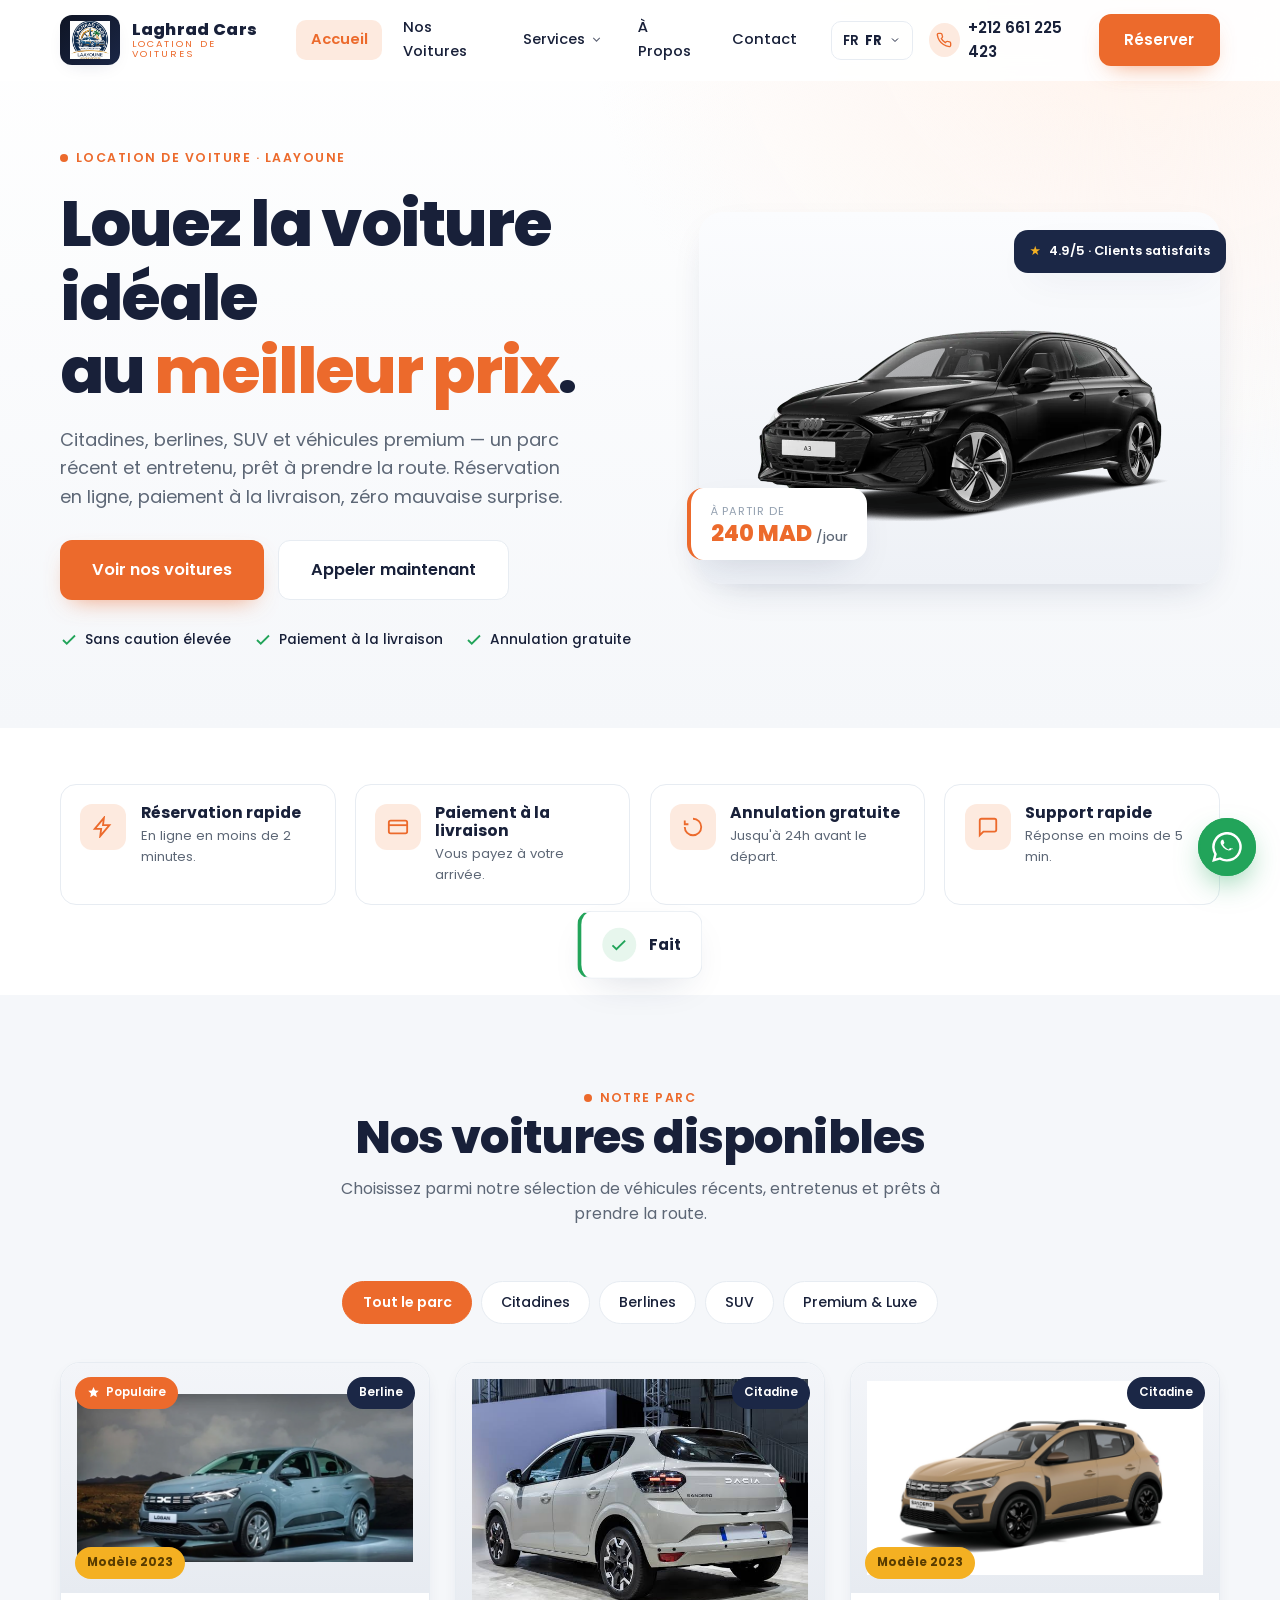
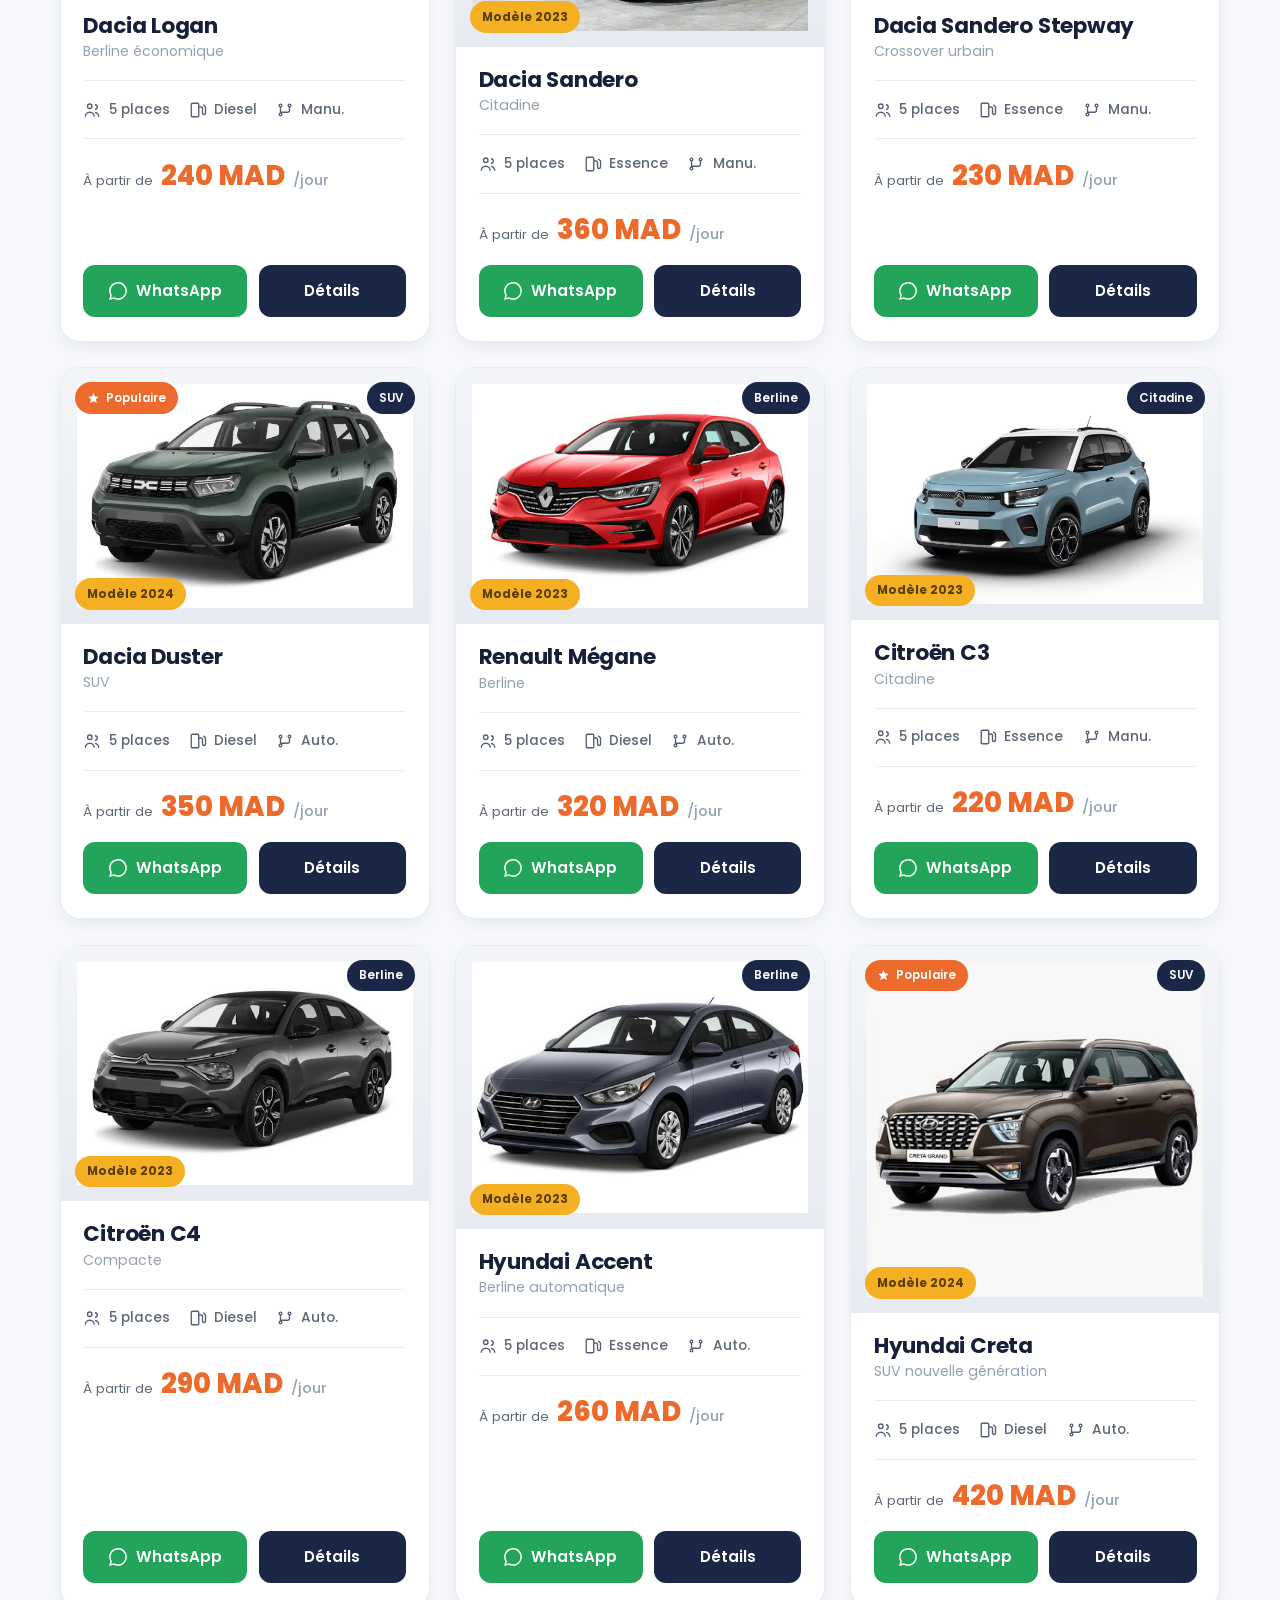
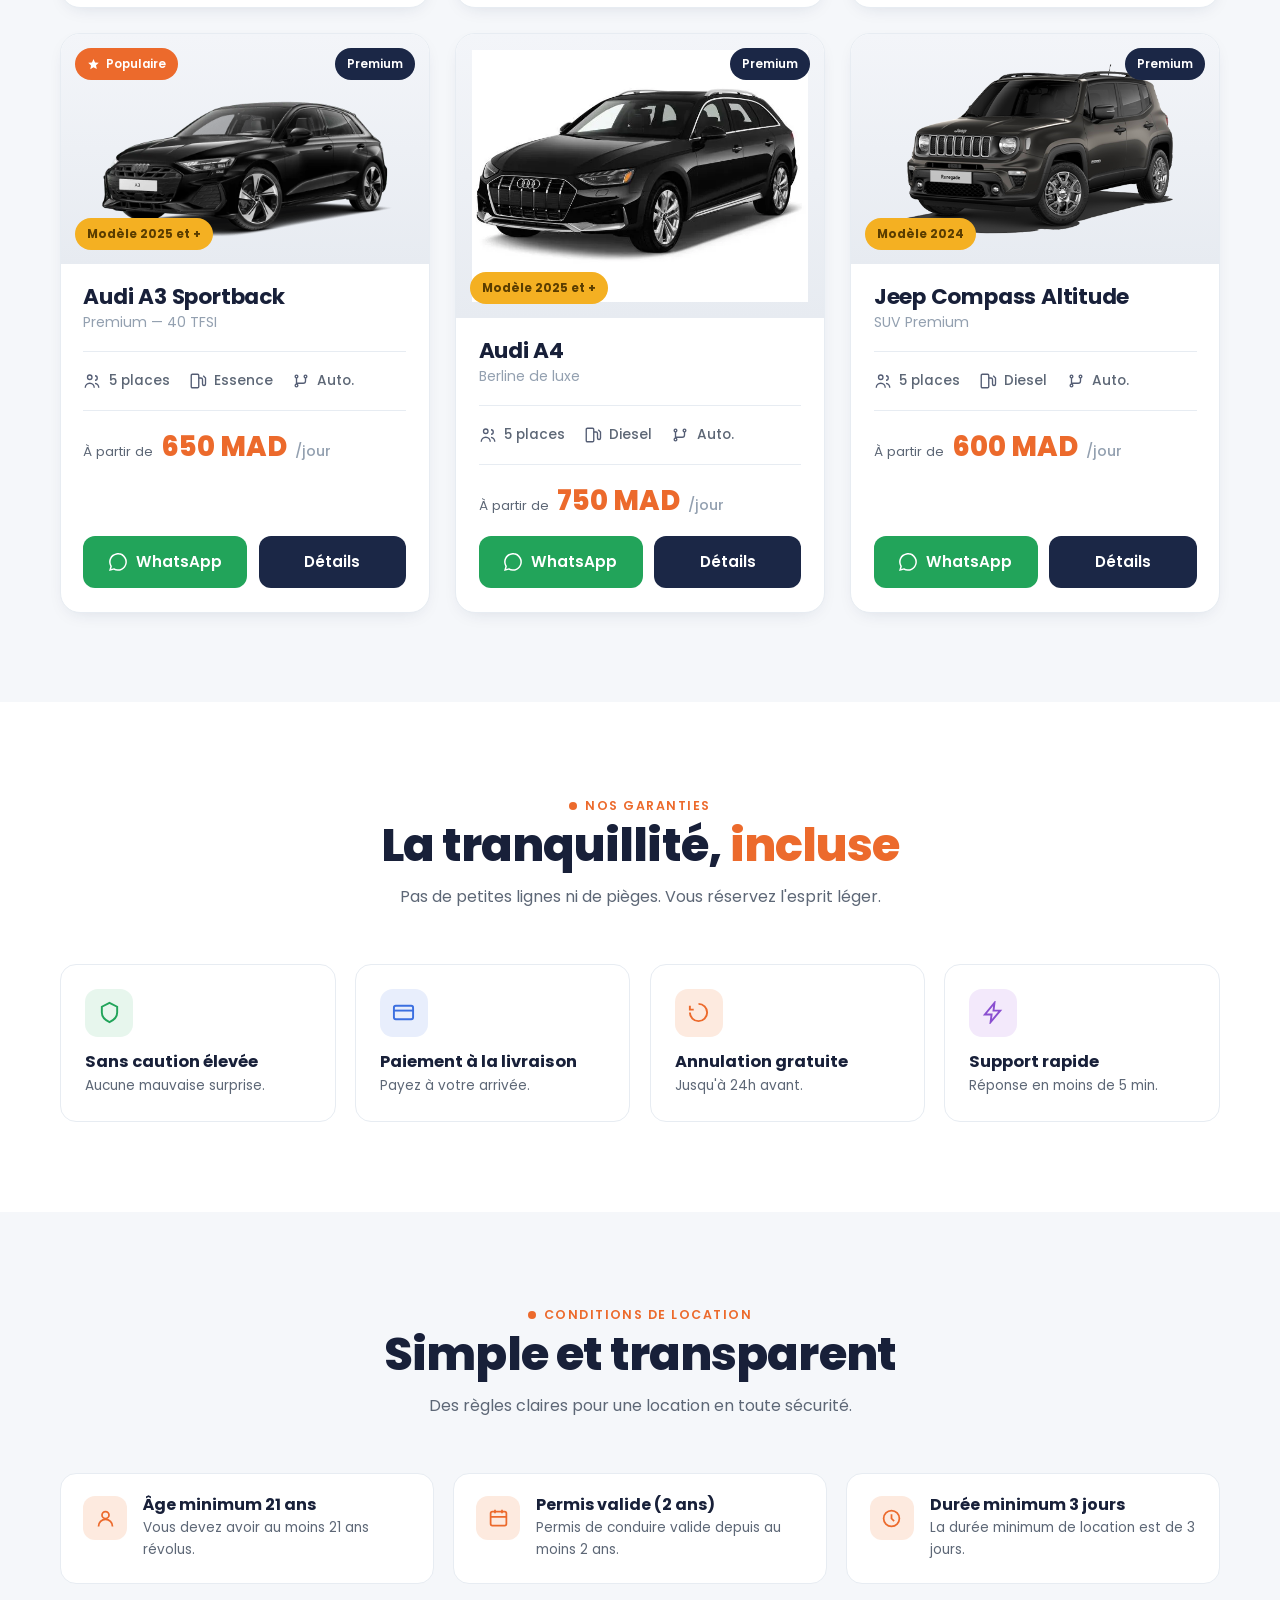
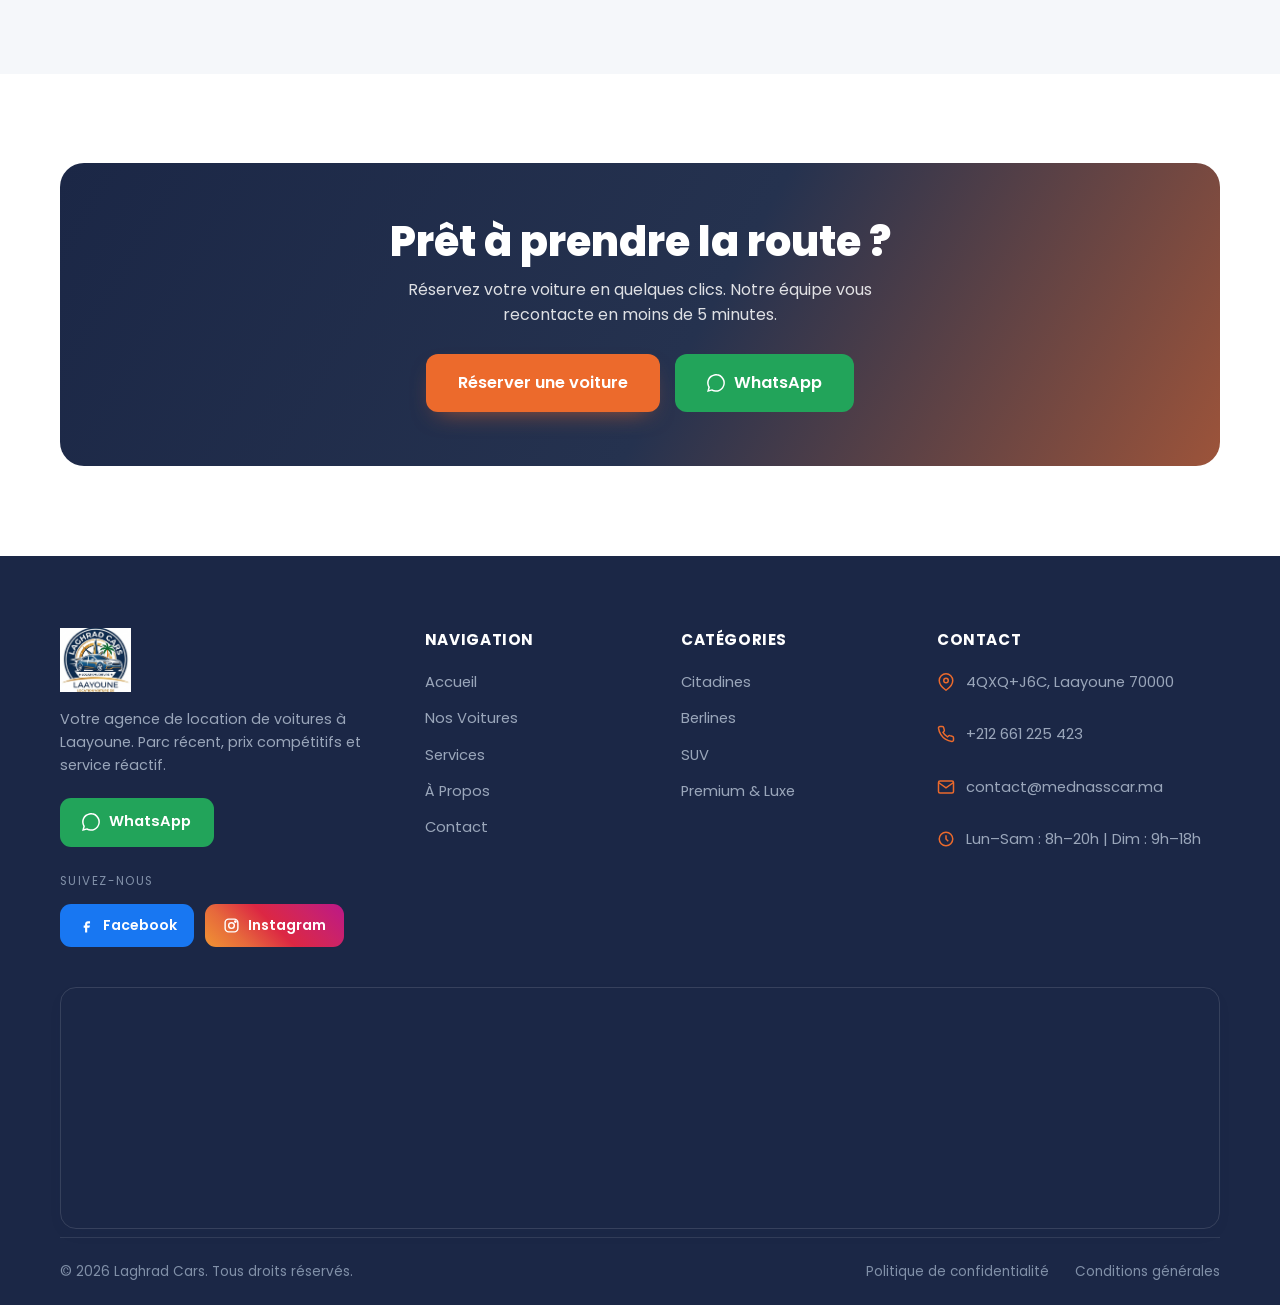
==== commit ae46c5f0: "the new location" ====
--- a/index.html
+++ b/index.html
@@ -3,9 +3,9 @@
 <head>
 <meta charset="UTF-8" />
 <meta name="viewport" content="width=device-width, initial-scale=1.0" />
-<title>Domi Car : Location de voitures — Laayoune</title>
-<meta name="description" content="Domi Car — Location de voitures à Laayoune. Citadines, berlines, SUV et voitures premium. Paiement à la livraison, sans caution élevée, annulation gratuite." />
-<link rel="icon" href="images/logo.png" />
+<title>Laghrad Cars : Location de voitures — Laayoune</title>
+<meta name="description" content="Laghrad Cars — Location de voitures à Laayoune. Citadines, berlines, SUV et voitures premium. Paiement à la livraison, sans caution élevée, annulation gratuite." />
+<link rel="icon" href="images/laghrad cars.png" />
 <script>document.documentElement.className += ' js';
   window.addEventListener('load',function(){setTimeout(function(){document.querySelectorAll('.reveal:not(.in)').forEach(function(e){e.classList.add('in')})},1600)});</script>
 <link rel="stylesheet" href="css/style.css" />
@@ -16,8 +16,8 @@
 <header id="header">
   <div class="wrap nav">
     <a href="index.html" class="brand">
-      <span class="logo-chip"><img src="images/logo.png" alt="Domi Car" /></span>
-      <span class="bt"><b>Domi Car</b><span>Location de voitures</span></span>
+      <span class="logo-chip"><img src="images/laghrad cars.png" alt="Laghrad Cars" /></span>
+      <span class="bt"><b>Laghrad Cars</b><span>Location de voitures</span></span>
     </a>
     <nav class="nav-links" id="navlinks">
       <a href="index.html" class="active">Accueil</a>
@@ -28,7 +28,7 @@
     </nav>
     <div class="nav-right">
       <span class="lang">FR <b>FR</b> <svg viewBox="0 0 24 24" fill="none" stroke="currentColor" stroke-width="2"><path d="M6 9l6 6 6-6"/></svg></span>
-      <a href="tel:+212661830804" class="navphone"><span class="pi"><svg viewBox="0 0 24 24" fill="none" stroke="currentColor" stroke-width="2"><path d="M22 16.9v3a2 2 0 0 1-2.2 2 19.8 19.8 0 0 1-8.6-3.1 19.5 19.5 0 0 1-6-6A19.8 19.8 0 0 1 2 4.2 2 2 0 0 1 4 2h3a2 2 0 0 1 2 1.7c.1 1 .4 1.9.7 2.8a2 2 0 0 1-.5 2.1L8 9.9a16 16 0 0 0 6 6l1.3-1.3a2 2 0 0 1 2.1-.4c.9.3 1.8.6 2.8.7A2 2 0 0 1 22 16.9z"/></svg></span>+212 661 830 804</a>
+      <a href="tel:+212661225423" class="navphone"><span class="pi"><svg viewBox="0 0 24 24" fill="none" stroke="currentColor" stroke-width="2"><path d="M22 16.9v3a2 2 0 0 1-2.2 2 19.8 19.8 0 0 1-8.6-3.1 19.5 19.5 0 0 1-6-6A19.8 19.8 0 0 1 2 4.2 2 2 0 0 1 4 2h3a2 2 0 0 1 2 1.7c.1 1 .4 1.9.7 2.8a2 2 0 0 1-.5 2.1L8 9.9a16 16 0 0 0 6 6l1.3-1.3a2 2 0 0 1 2.1-.4c.9.3 1.8.6 2.8.7A2 2 0 0 1 22 16.9z"/></svg></span>+212 661 225 423</a>
       <a href="#voitures" class="btn btn-orange">Réserver</a>
       <button class="burger" id="burger" aria-label="Menu"><span></span><span></span><span></span></button>
     </div>
@@ -44,7 +44,7 @@
       <p class="lead">Citadines, berlines, SUV et véhicules premium — un parc récent et entretenu, prêt à prendre la route. Réservation en ligne, paiement à la livraison, zéro mauvaise surprise.</p>
       <div class="hero-cta">
         <a href="#voitures" class="btn btn-orange btn-lg">Voir nos voitures</a>
-        <a href="tel:+212661830804" class="btn btn-outline btn-lg">Appeler maintenant</a>
+        <a href="tel:+212661225423" class="btn btn-outline btn-lg">Appeler maintenant</a>
       </div>
       <div class="hero-trust">
         <span><svg viewBox="0 0 24 24" fill="none" stroke="currentColor" stroke-width="2.4"><path d="M20 6L9 17l-5-5"/></svg> Sans caution élevée</span>
@@ -184,7 +184,7 @@
   <div class="wrap">
     <div class="foot-main">
       <div class="foot-brand">
-        <img src="images/logo.png" alt="Domi Car" />
+        <img src="images/laghrad cars.png" alt="Laghrad Cars" />
         <p>Votre agence de location de voitures à Laayoune. Parc récent, prix compétitifs et service réactif.</p>
         <a id="footWa" href="#" target="_blank" rel="noopener" class="foot-wa">
           <svg viewBox="0 0 24 24" fill="currentColor"><path d="M.06 24l1.69-6.16a11.86 11.86 0 1 1 4.43 4.34L.06 24zM6.6 20.2l.37.22a9.86 9.86 0 1 0-3.34-3.26l.24.38-1 3.65 3.73-.99z"/></svg>
@@ -214,8 +214,8 @@
       <div class="foot-col">
         <h5>Contact</h5>
         <ul class="foot-contact">
-          <li><svg viewBox="0 0 24 24" fill="none" stroke="currentColor" stroke-width="2"><path d="M21 10c0 7-9 13-9 13s-9-6-9-13a9 9 0 0 1 18 0z"/><circle cx="12" cy="10" r="3"/></svg> <a href="https://www.google.com/maps?q=Laayoune,+Maroc" target="_blank" rel="noopener">Laayoune</a></li>
-          <li><svg viewBox="0 0 24 24" fill="none" stroke="currentColor" stroke-width="2"><path d="M22 16.9v3a2 2 0 0 1-2.2 2 19.8 19.8 0 0 1-8.6-3.1 19.5 19.5 0 0 1-6-6A19.8 19.8 0 0 1 2 4.2 2 2 0 0 1 4 2h3a2 2 0 0 1 2 1.7c.1 1 .4 1.9.7 2.8a2 2 0 0 1-.5 2.1L8 9.9a16 16 0 0 0 6 6l1.3-1.3a2 2 0 0 1 2.1-.4c.9.3 1.8.6 2.8.7A2 2 0 0 1 22 16.9z"/></svg> <a href="tel:+212661830804">+212 661 830 804</a></li>
+          <li><svg viewBox="0 0 24 24" fill="none" stroke="currentColor" stroke-width="2"><path d="M21 10c0 7-9 13-9 13s-9-6-9-13a9 9 0 0 1 18 0z"/><circle cx="12" cy="10" r="3"/></svg> <a href="https://maps.app.goo.gl/fSbDPrFya81qXNvm9" target="_blank" rel="noopener">4QXQ+J6C, Laayoune 70000</a></li>
+          <li><svg viewBox="0 0 24 24" fill="none" stroke="currentColor" stroke-width="2"><path d="M22 16.9v3a2 2 0 0 1-2.2 2 19.8 19.8 0 0 1-8.6-3.1 19.5 19.5 0 0 1-6-6A19.8 19.8 0 0 1 2 4.2 2 2 0 0 1 4 2h3a2 2 0 0 1 2 1.7c.1 1 .4 1.9.7 2.8a2 2 0 0 1-.5 2.1L8 9.9a16 16 0 0 0 6 6l1.3-1.3a2 2 0 0 1 2.1-.4c.9.3 1.8.6 2.8.7A2 2 0 0 1 22 16.9z"/></svg> <a href="tel:+212661225423">+212 661 225 423</a></li>
           <li><svg viewBox="0 0 24 24" fill="none" stroke="currentColor" stroke-width="2"><rect x="2" y="4" width="20" height="16" rx="2"/><path d="M22 6l-10 7L2 6"/></svg> <a href="mailto:contact@mednasscar.ma">contact@mednasscar.ma</a></li>
           <li><svg viewBox="0 0 24 24" fill="none" stroke="currentColor" stroke-width="2"><circle cx="12" cy="12" r="9"/><path d="M12 7v5l3 3"/></svg> Lun–Sam : 8h–20h | Dim : 9h–18h</li>
         </ul>
@@ -223,13 +223,13 @@
     </div>
     <div class="foot-map">
       <iframe
-        src="https://www.google.com/maps?q=Laayoune,+Maroc&amp;z=13&amp;hl=fr&amp;output=embed"
-        title="Localisation Domi Car — Laayoune"
+        src="https://www.google.com/maps?q=4QXQ%2BJ6C,+Laayoune+70000&z=15&hl=fr&output=embed"
+        title="Localisation Laghrad Cars — Laayoune"
         width="100%" height="240" style="border:0" loading="lazy"
         allowfullscreen referrerpolicy="no-referrer-when-downgrade"></iframe>
     </div>
     <div class="foot-bottom">
-      <small>© <span id="year"></span> Domi Car. Tous droits réservés.</small>
+      <small>© <span id="year"></span> Laghrad Cars. Tous droits réservés.</small>
       <div class="fb-links">
         <a href="#">Politique de confidentialité</a>
         <a href="#">Conditions générales</a>
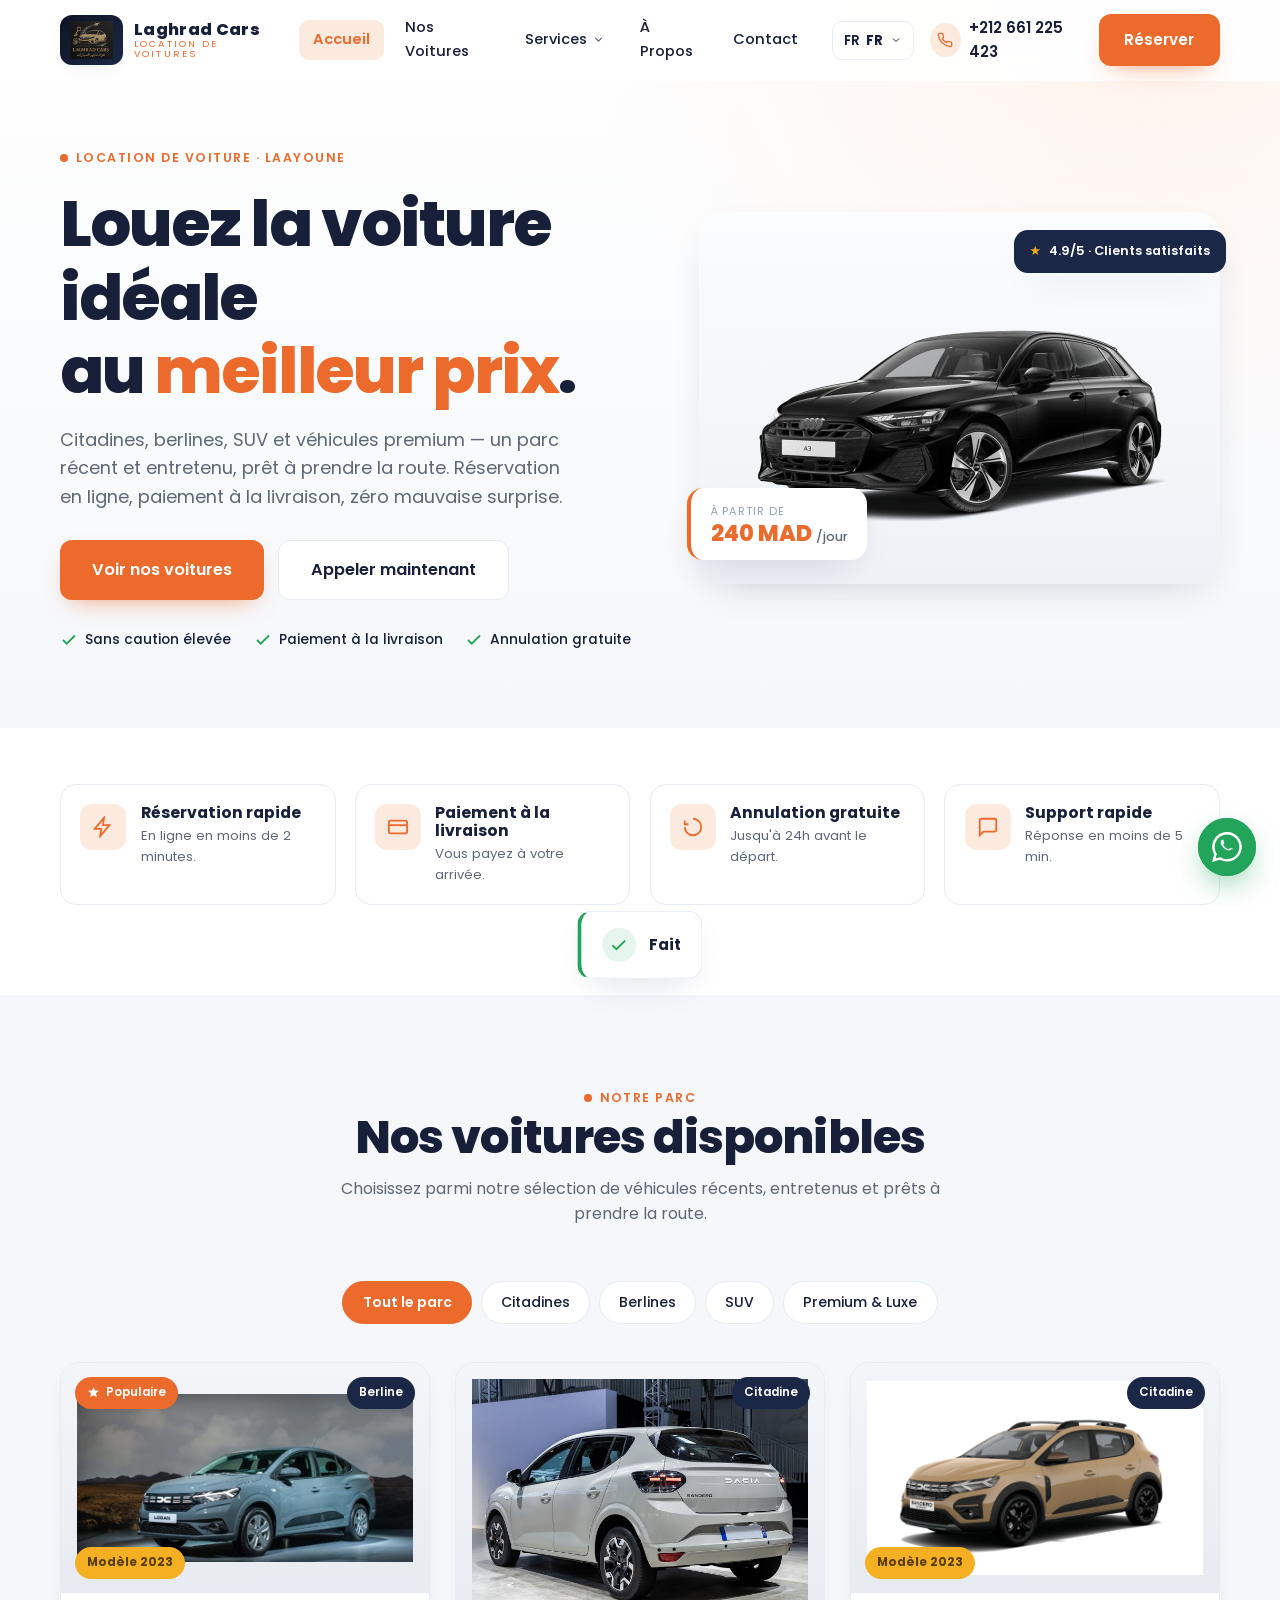
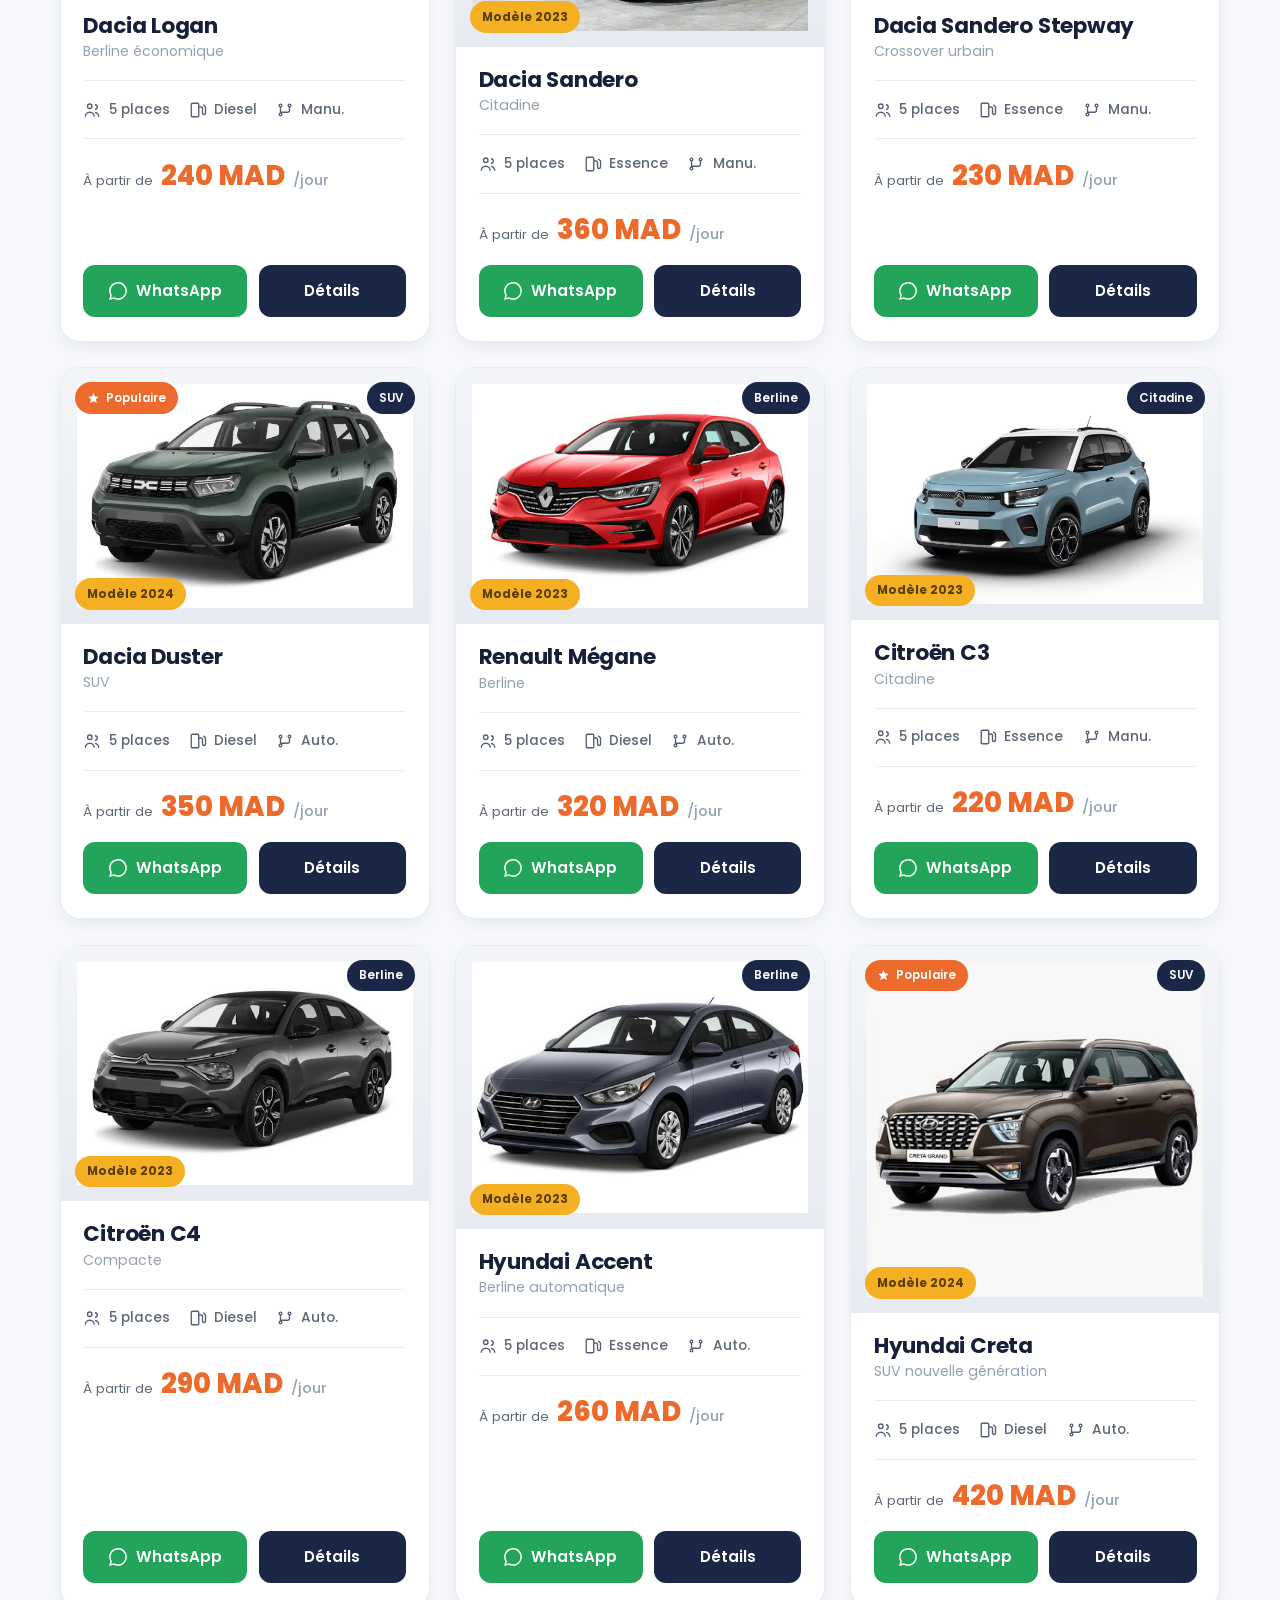
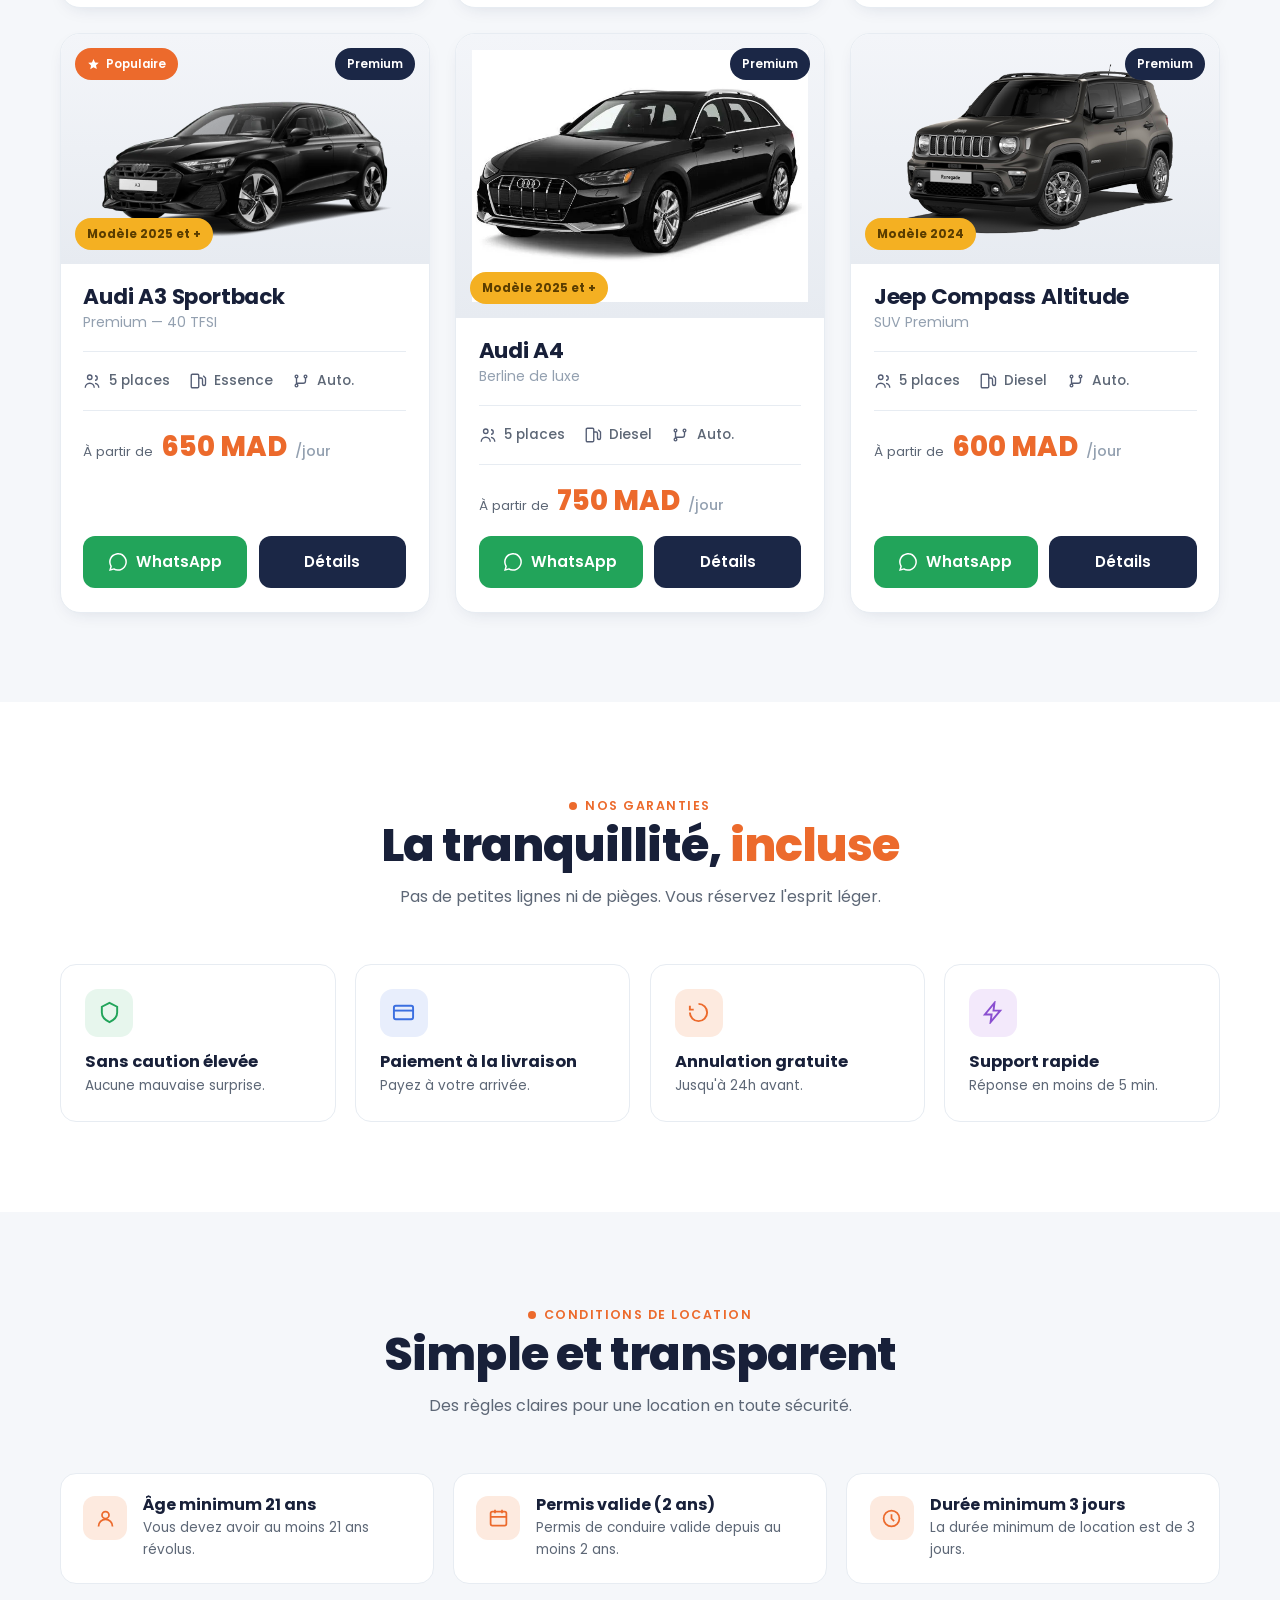
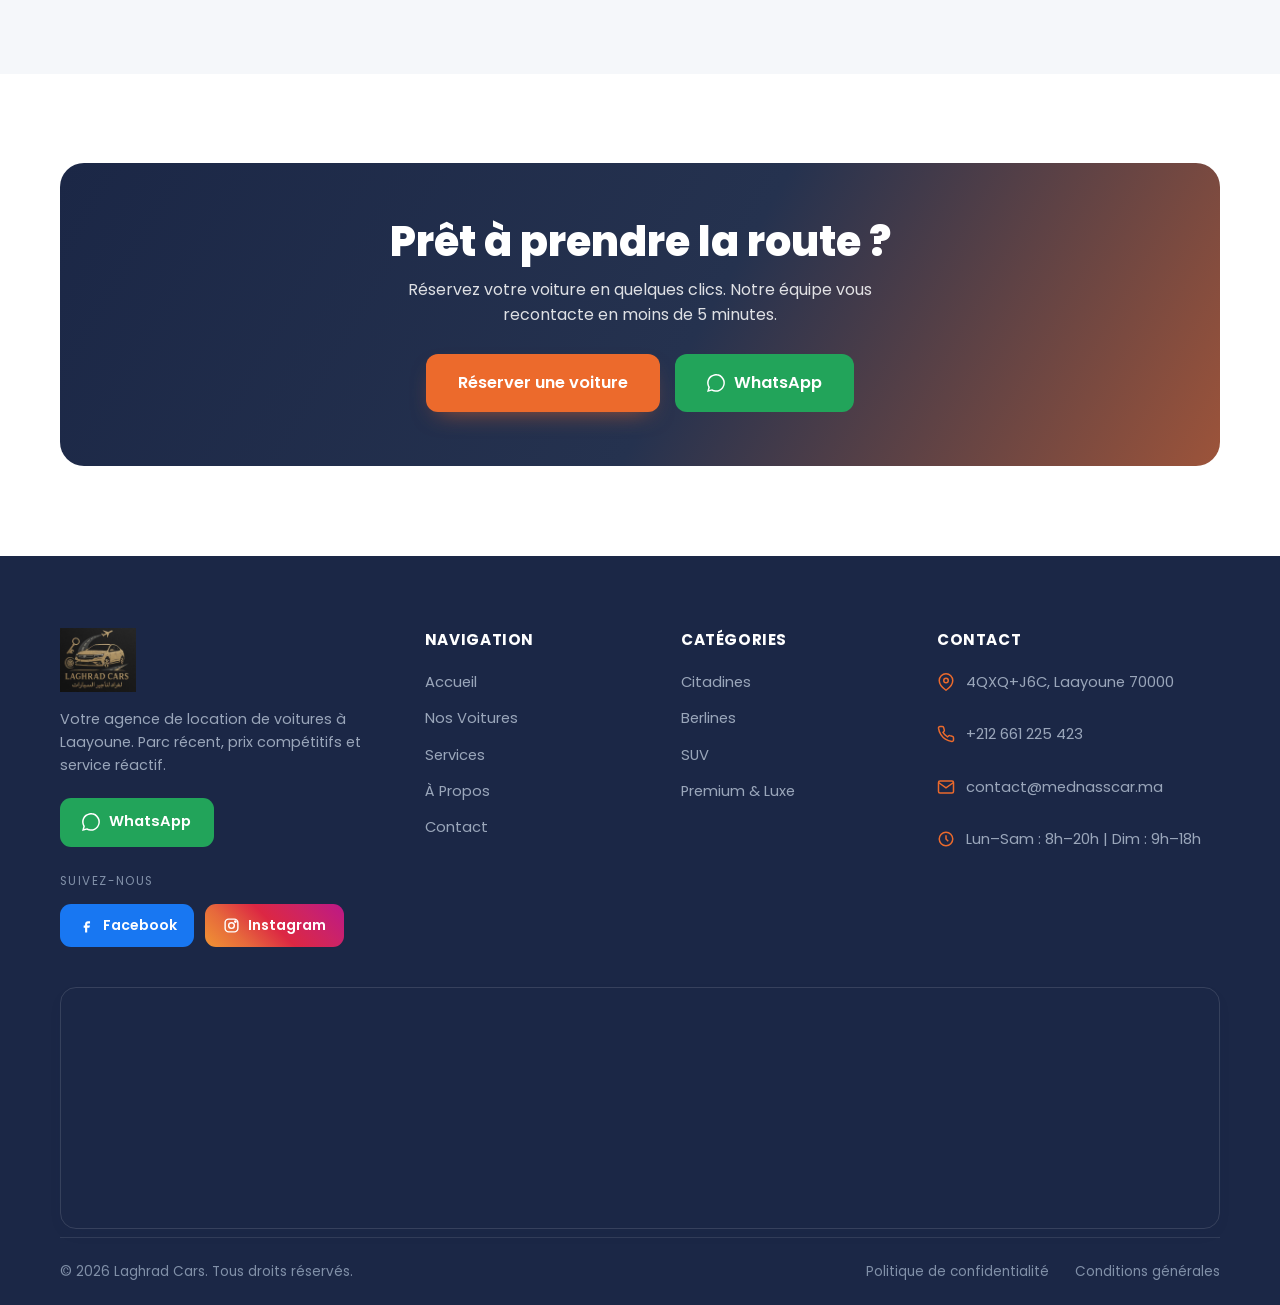
==== commit 28aaf451: "the new location add" ====
--- a/index.html
+++ b/index.html
@@ -5,7 +5,7 @@
 <meta name="viewport" content="width=device-width, initial-scale=1.0" />
 <title>Laghrad Cars : Location de voitures — Laayoune</title>
 <meta name="description" content="Laghrad Cars — Location de voitures à Laayoune. Citadines, berlines, SUV et voitures premium. Paiement à la livraison, sans caution élevée, annulation gratuite." />
-<link rel="icon" href="images/laghrad cars.png" />
+<link rel="icon" href="images/laghradcars.png" />
 <script>document.documentElement.className += ' js';
   window.addEventListener('load',function(){setTimeout(function(){document.querySelectorAll('.reveal:not(.in)').forEach(function(e){e.classList.add('in')})},1600)});</script>
 <link rel="stylesheet" href="css/style.css" />
@@ -16,7 +16,7 @@
 <header id="header">
   <div class="wrap nav">
     <a href="index.html" class="brand">
-      <span class="logo-chip"><img src="images/laghrad cars.png" alt="Laghrad Cars" /></span>
+      <span class="logo-chip"><img src="images/laghradcars.png" alt="Laghrad Cars" /></span>
       <span class="bt"><b>Laghrad Cars</b><span>Location de voitures</span></span>
     </a>
     <nav class="nav-links" id="navlinks">
@@ -184,7 +184,7 @@
   <div class="wrap">
     <div class="foot-main">
       <div class="foot-brand">
-        <img src="images/laghrad cars.png" alt="Laghrad Cars" />
+        <img src="images/laghradcars.png" alt="Laghrad Cars" />
         <p>Votre agence de location de voitures à Laayoune. Parc récent, prix compétitifs et service réactif.</p>
         <a id="footWa" href="#" target="_blank" rel="noopener" class="foot-wa">
           <svg viewBox="0 0 24 24" fill="currentColor"><path d="M.06 24l1.69-6.16a11.86 11.86 0 1 1 4.43 4.34L.06 24zM6.6 20.2l.37.22a9.86 9.86 0 1 0-3.34-3.26l.24.38-1 3.65 3.73-.99z"/></svg>
